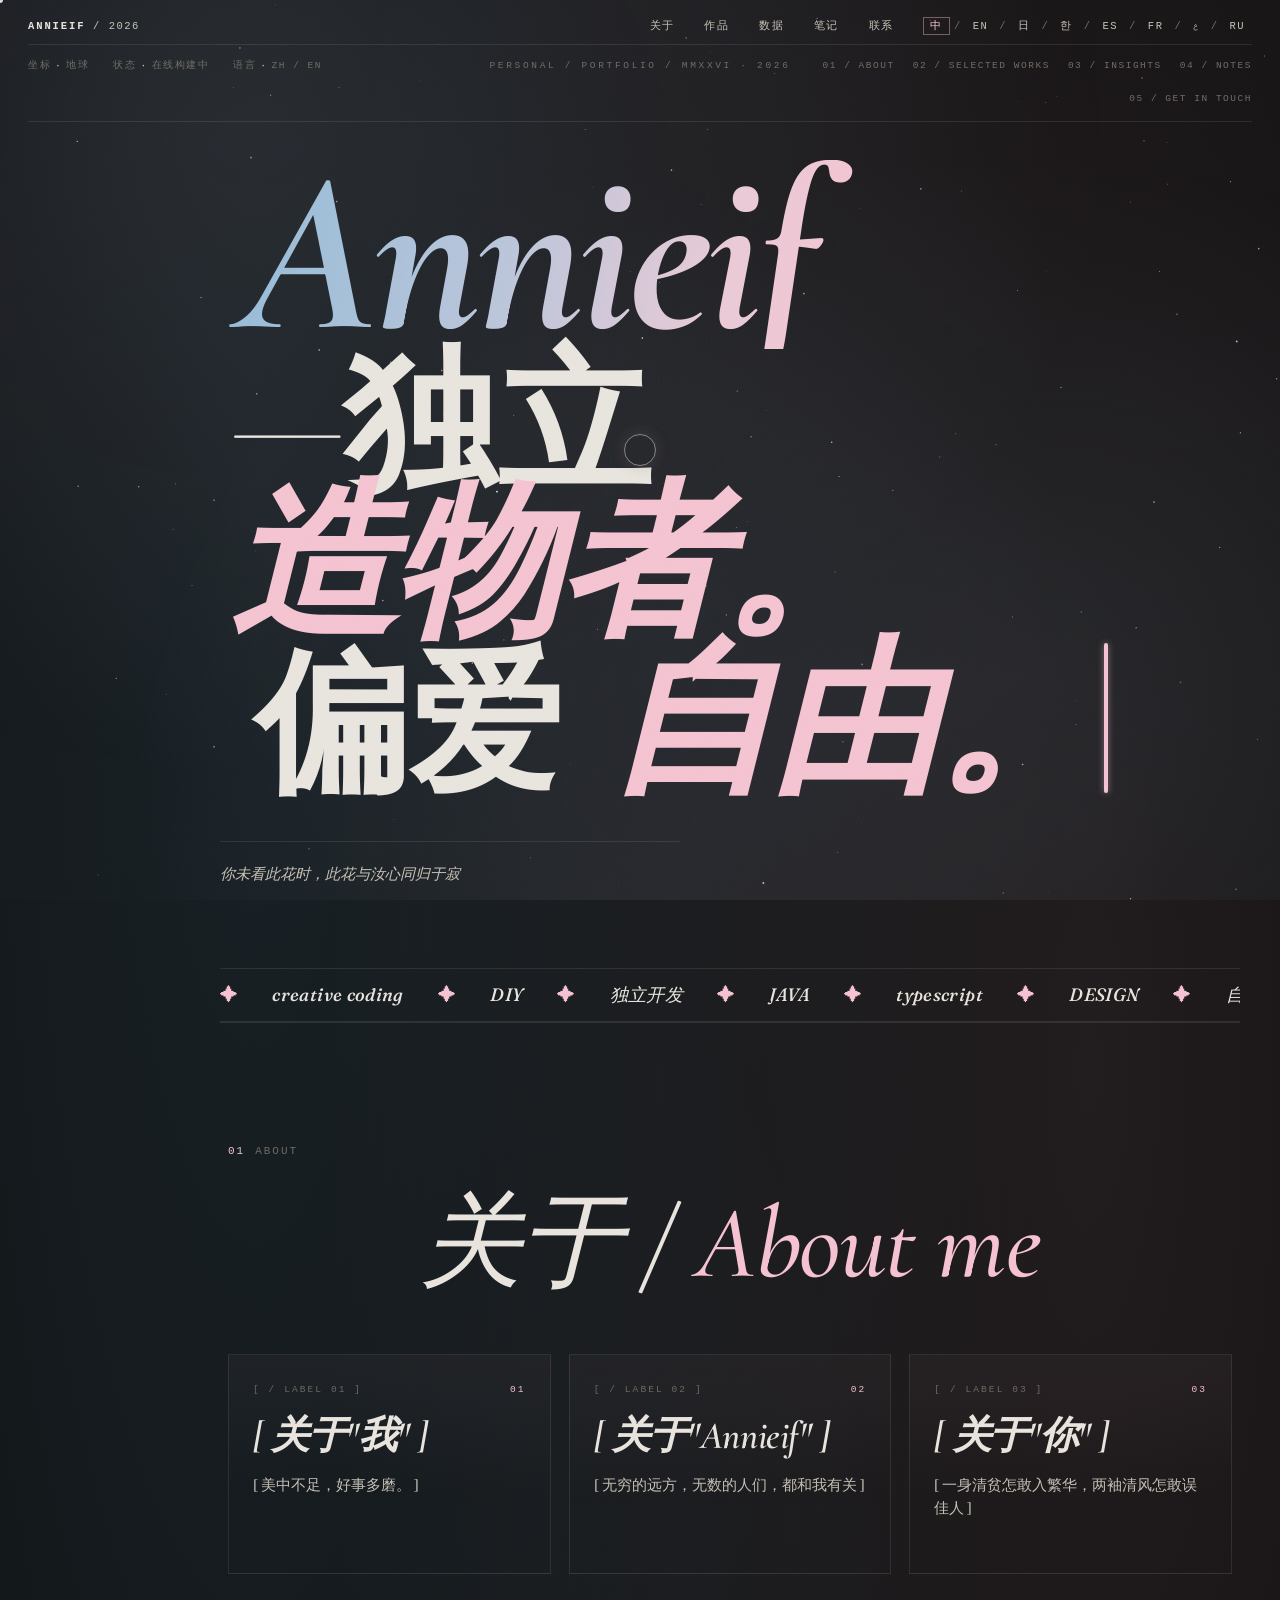
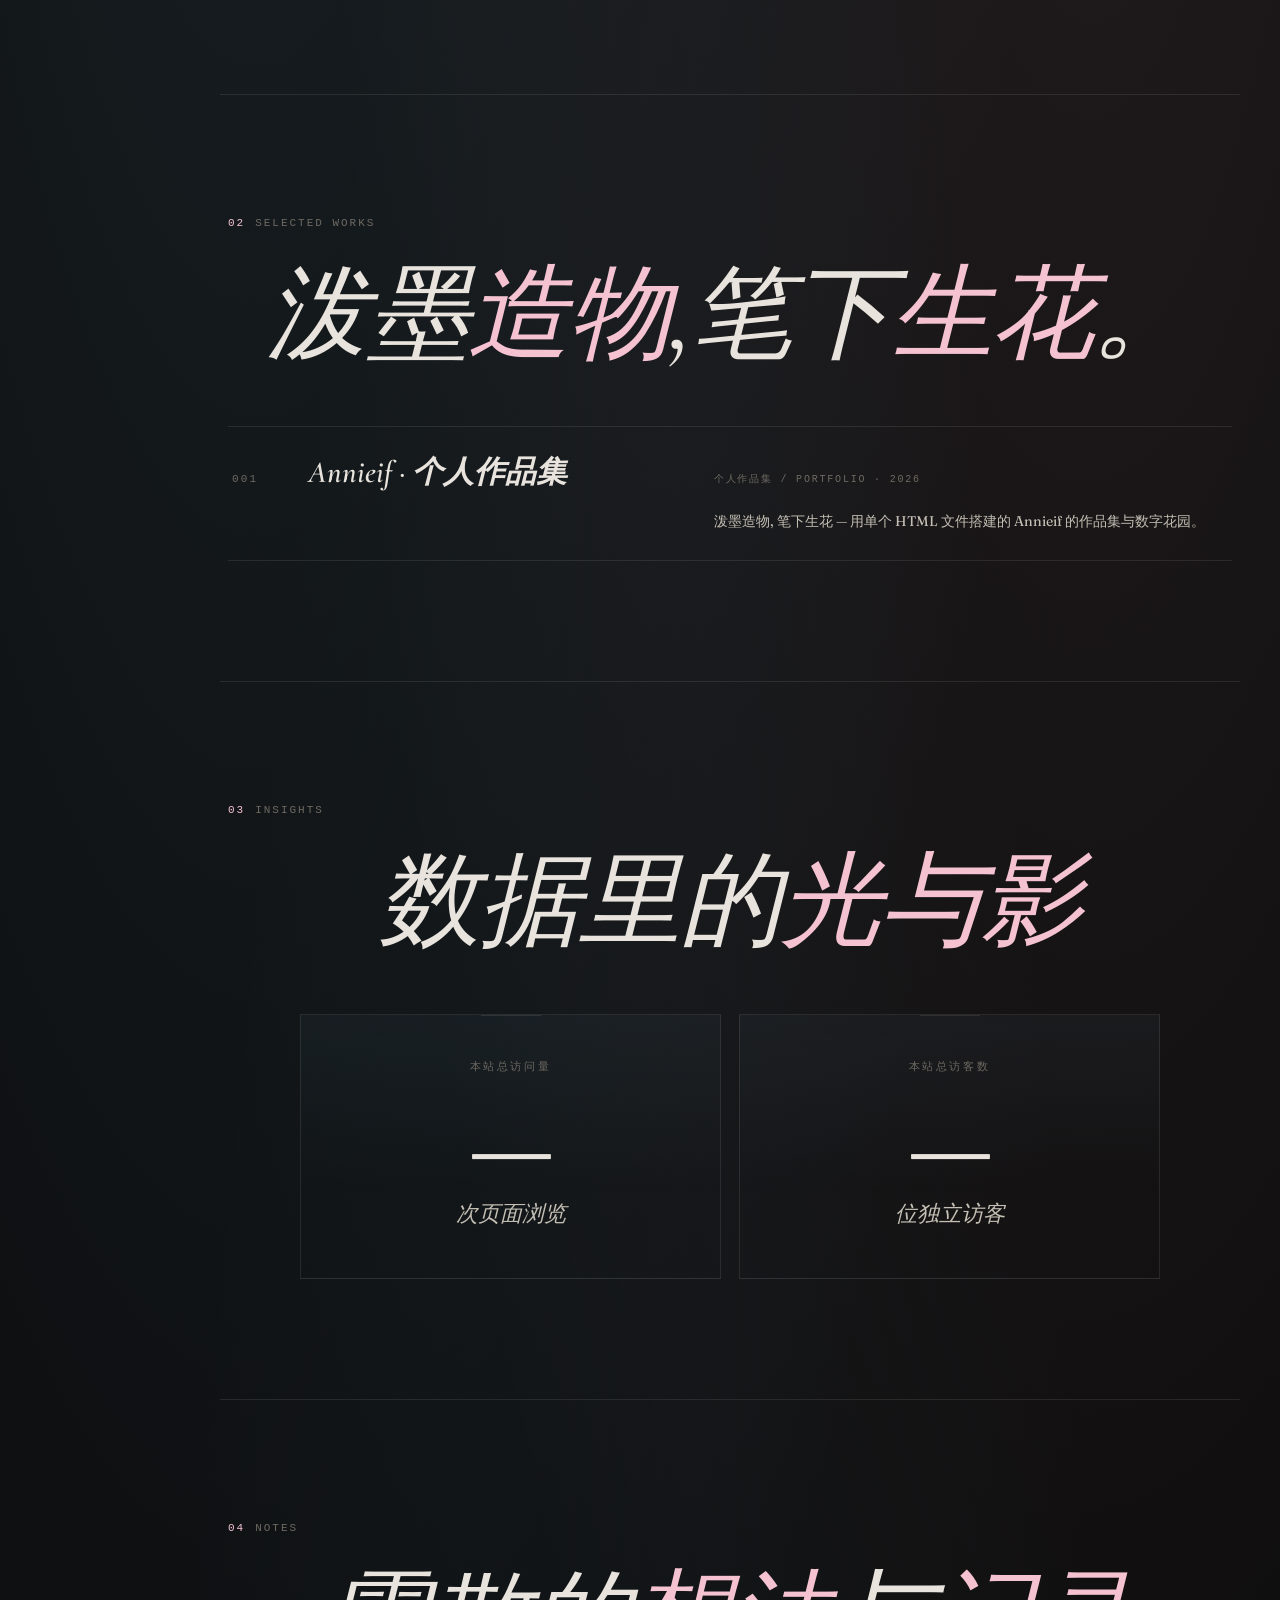
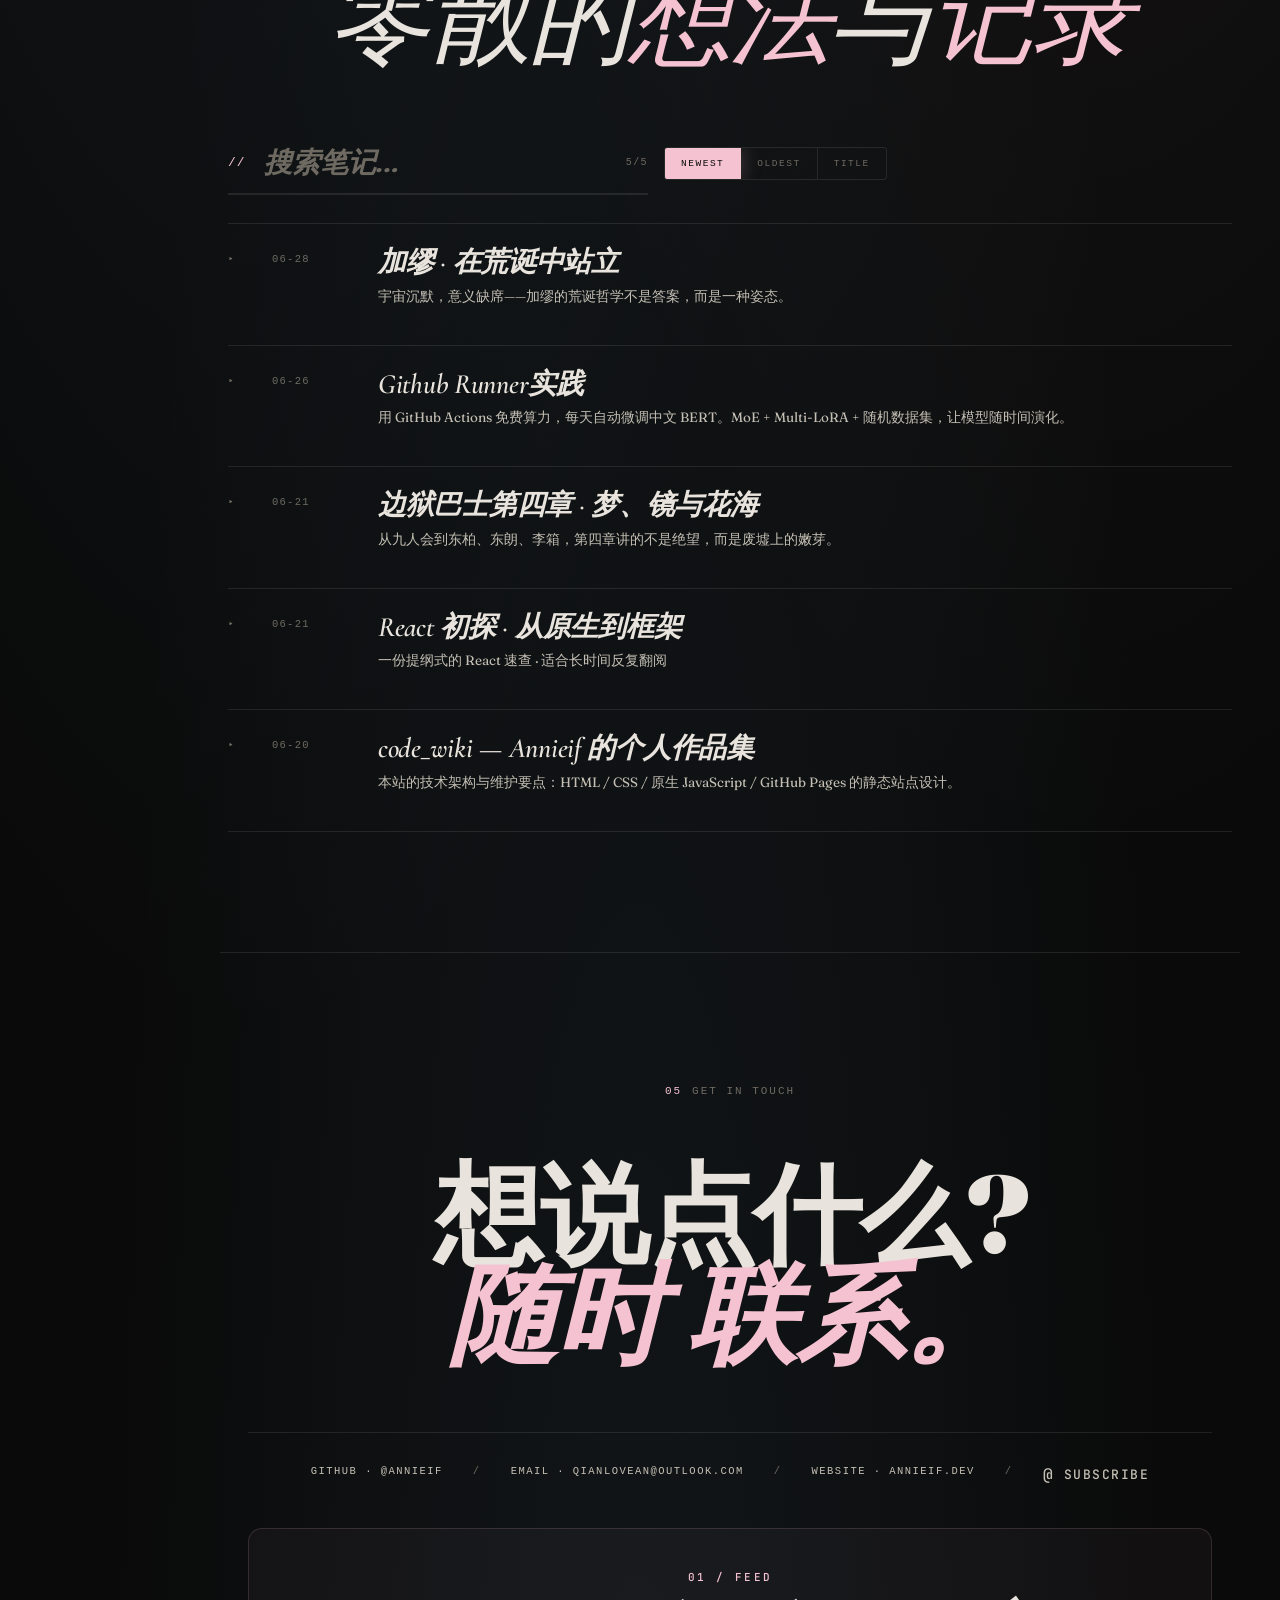
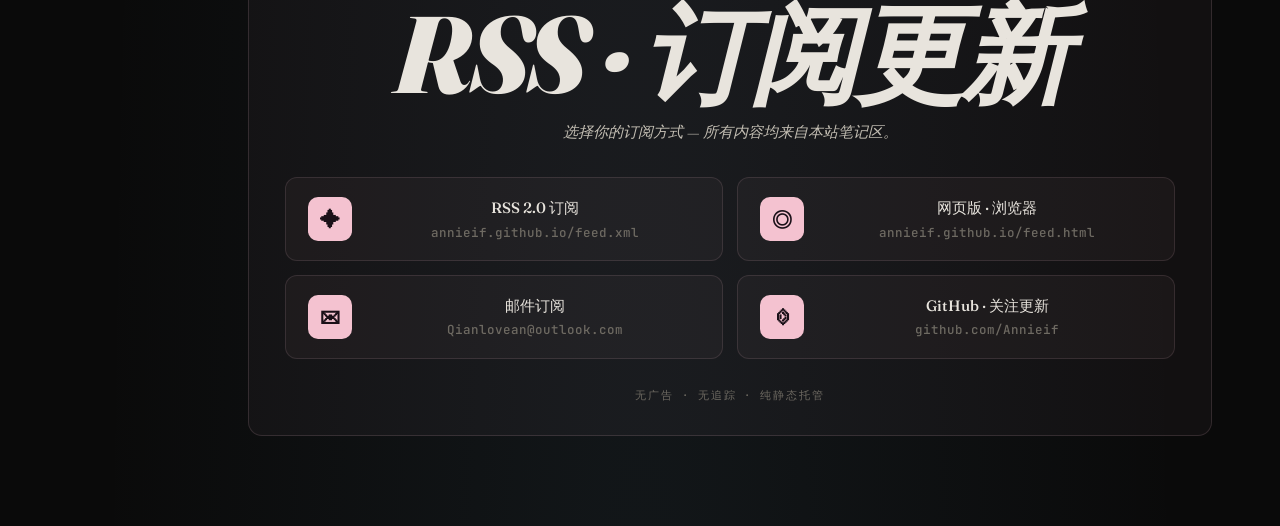
==== index.html @ f56ab443 "fix: about.cards[0] 加中括号; 流星位移与角度统一为 vw 单位" ====
<!DOCTYPE html>
<html lang="zh-CN">
<head>
<meta charset="UTF-8">
<meta name="viewport" content="width=device-width, initial-scale=1.0">
<title>Annieif &mdash; <span data-i18n-html="meta.title">Annieif</span></title>
<link rel="icon" href="icon.png">
<script>
  // 仅在 https 协议下加载不蒜子脚本，避免 file:// 本地预览时产生 ERR_ABORTED
  if (window.location.protocol === 'https:') {
    const s = document.createElement('script');
    s.async = true;
    s.src = 'https://busuanzi.ibruce.info/busuanzi/2.3/busuanzi.pure.mini.js';
    document.head.appendChild(s);
  }
</script>
<link rel="preconnect" href="https://fonts.googleapis.com">
<link rel="preconnect" href="https://fonts.gstatic.com" crossorigin>
<link href="https://fonts.googleapis.com/css2?family=Cormorant+Garamond:ital,wght@0,500;0,600;0,700;1,500;1,600;1,700&family=Fraunces:ital,opsz,wght@0,9..144,400;0,9..144,600;0,9..144,900;1,9..144,500;1,9..144,700;1,9..144,900&family=JetBrains+Mono:wght@400;500;600&display=swap" rel="stylesheet">
<style>
  :root{
    --bg:#0a0a0a;
    --ink:#e8e4dd;
    --ink-dim:#c4bfb4;
    --ink-faint:#6e6a62;
    --accent:#f4c2d0;
    --accent-hover:#f9d6e0;
    --link:#7ab4d8;
    --link-hover:#9cc9e8;
    --line:rgba(232,228,221,.10);
    --line-strong:rgba(232,228,221,.18);
    --grain-opacity:.10;
    --ease:cubic-bezier(.2,.8,.2,1);
    --mono:"JetBrains Mono","IBM Plex Mono",monospace;
  }

  *{margin:0;padding:0;box-sizing:border-box}
  html,body{background:var(--bg);color:var(--ink);-webkit-font-smoothing:antialiased;-moz-osx-font-smoothing:grayscale}
  html{cursor:none}  /* hide native cursor so custom can take over */
  a,button,[data-cursor-hover]{cursor:none}
  body{
    font-family:"Fraunces",serif;
    font-weight:500;
    font-size:16px;
    line-height:1.55;
    overflow-x:hidden;
    position:relative;
    min-height:100vh;
    /* deep-space radial background — dark centre gets slightly brighter
       at edges, matching a "cosmic sky" look without being distracting. */
    background:
      radial-gradient(ellipse at 20% 10%, rgba(122,180,216,.14), transparent 55%),
      radial-gradient(ellipse at 85% 20%, rgba(244,194,208,.10), transparent 50%),
      radial-gradient(ellipse at 50% 110%, rgba(122,180,216,.08), transparent 60%),
      #0a0a0a;
  }
  body::before{
    content:"";position:fixed;inset:0;pointer-events:none;z-index:100;
    opacity:var(--grain-opacity);mix-blend-mode:overlay;
    background-image:url("data:image/svg+xml;utf8,<svg xmlns='http://www.w3.org/2000/svg' width='200' height='200'><filter id='n'><feTurbulence type='fractalNoise' baseFrequency='0.85' numOctaves='2' stitchTiles='stitch'/><feColorMatrix values='0 0 0 0 1  0 0 0 0 1  0 0 0 0 1  0 0 0 .6 0'/></filter><rect width='100%' height='100%' filter='url(%23n)'/></svg>");
  }
  a{color:inherit;text-decoration:none}

  /* ============================================================
     STARFIELD — single canvas layer for performance.
     JS fills it with twinkling dots; 3 CSS comets on top for motion.
     ============================================================ */
  .stars{
    position:fixed;inset:0;z-index:0;pointer-events:none;overflow:hidden;
    background:
      radial-gradient(ellipse at 20% 15%, rgba(244,194,208,.07), transparent 60%),
      radial-gradient(ellipse at 80% 75%, rgba(122,180,216,.08), transparent 55%),
      radial-gradient(ellipse at 50% 110%, rgba(244,194,208,.05), transparent 60%);
  }
  #starCanvas{display:block;width:100vw;height:100vh;position:fixed;top:0;left:0}

  /* Shooting stars — displacement uses vw on both axes so tan(20deg)≈0.364 stays consistent */
  .shooting-star{
    position:absolute;top:0;left:0;
    width:130px;height:1px;
    background:linear-gradient(90deg, transparent 0%, rgba(255,255,255,.55) 45%, #fff 65%, rgba(244,194,208,0) 100%);
    filter:drop-shadow(0 0 6px rgba(244,194,208,.5));
    transform:rotate(20deg);
    border-radius:999px;
    opacity:0;
    animation:shoot 11s linear infinite;
    will-change:transform,opacity;
  }
  .shooting-star.pink{
    background:linear-gradient(90deg, transparent 0%, rgba(249,214,224,.55) 45%, #f9d6e0 65%, rgba(249,214,224,0) 100%);
    filter:drop-shadow(0 0 7px rgba(244,194,208,.6));
    width:95px;height:1px;animation-duration:14s;animation-delay:-3s;
  }
  .shooting-star.blue{
    background:linear-gradient(90deg, transparent 0%, rgba(156,201,232,.55) 45%, #9cc9e8 65%, rgba(156,201,232,0) 100%);
    filter:drop-shadow(0 0 7px rgba(122,180,216,.55));
    width:110px;height:1px;animation-duration:17s;animation-delay:-7s;
  }
  .shooting-star.soft{
    background:linear-gradient(90deg, transparent 0%, rgba(232,228,221,.5) 45%, #fff 65%, transparent 100%);
    filter:drop-shadow(0 0 5px rgba(232,228,221,.35));
    width:140px;height:1px;animation-duration:22s;animation-delay:-15s;
  }
  .shooting-star.pink-burst{
    background:linear-gradient(90deg, transparent 0%, rgba(255,210,224,.6) 45%, #ffd3e0 65%, rgba(255,185,208,0) 100%);
    filter:drop-shadow(0 0 9px rgba(255,185,208,.75));
    width:110px;height:1px;
    animation:shootBurst 1.4s linear forwards;
  }
  @keyframes shoot{
    0%  {transform:translate(-10vw, -3.64vw) rotate(20deg);opacity:0}
    2%  {opacity:.9}
    12% {transform:translate(110vw, 40vw) rotate(20deg);opacity:.9}
    14% {opacity:0}
    100%{opacity:0}
  }
  @keyframes shootBurst{
    0%  {transform:translate(-10vw, -3.64vw) rotate(25deg);opacity:0}
    6%  {opacity:1}
    90% {transform:translate(60vw, 28vw) rotate(25deg);opacity:.85}
    100%{opacity:0}
  }

  /* ============================================================
     CUSTOM CURSOR — lightweight: one dot via CSS transition,
     no JS animation loop. Hover of interactive elements adds
     a soft halo via box-shadow.
     ============================================================ */
  .cursor-dot, .cursor-ring{
    position:fixed;top:0;left:0;pointer-events:none;z-index:9999;
    border-radius:50%;
    mix-blend-mode:difference;
    transform:translate3d(-50%,-50%,0);
  }
  .cursor-dot{
    width:6px;height:6px;
    background:#fff;
    transition:transform .08s linear, width .15s var(--ease), height .15s var(--ease), background .2s var(--ease);
  }
  .cursor-ring{
    width:32px;height:32px;
    border:1px solid rgba(255,255,255,.55);
    transition:transform .25s var(--ease), width .2s var(--ease), height .2s var(--ease), border-color .2s var(--ease), background .2s var(--ease);
    box-shadow:0 0 16px rgba(244,194,208,.18);
  }
  body.is-hover .cursor-ring{
    width:56px;height:56px;
    border-color:rgba(244,194,208,.85);
    background:rgba(244,194,208,.10);
    box-shadow:0 0 24px rgba(244,194,208,.35);
  }
  body.is-hover .cursor-dot{background:#f4c2d0}

  @media (hover:none){
    html{cursor:auto}
    .cursor-dot, .cursor-ring{display:none}
  }

  /* ============================================================
     RSS BLOCK (inline in contact section)
     ============================================================ */
  .rss-block{
    margin-top:40px;
    padding:40px 36px 32px;
    background:rgba(244,194,208,.035);
    border:1px solid rgba(244,194,208,.14);
    border-radius:14px;
  }
  .rss-head{
    display:block;
    margin-bottom:2px;
  }
  .rss-head .ico{
    display:block;
    font-family:"JetBrains Mono", monospace;
    color:#f4c2d0;
    font-size:11px;
    letter-spacing:.22em;
    text-transform:uppercase;
    margin-bottom:18px;
  }
  .rss-head h3{
    font-family:var(--serif-display);
    font-style:italic;
    font-weight:500;
    font-size:clamp(44px, 7vw, 78px);
    line-height:1;
    letter-spacing:-.015em;
    color:#e8e4dd;
    margin:0 0 16px;
  }
  .rss-block p.rss-desc{
    color:var(--ink-dim);
    font-size:15px;
    margin:0 0 32px;
    line-height:1.7;
    font-family:"Cormorant Garamond", serif;
    font-style:italic;
    font-weight:400;
  }
  .rss-rows{
    display:grid;
    grid-template-columns:1fr 1fr;
    gap:14px;
  }
  .rss-row{
    display:flex; gap:18px; align-items:center;
    padding:18px 22px;
    background:rgba(244,194,208,.04);
    border:1px solid rgba(244,194,208,.12);
    border-radius:12px;
    text-decoration:none;
    color:inherit;
    transition:background .2s var(--ease), border-color .2s var(--ease), transform .2s var(--ease);
  }
  .rss-row:hover{
    background:rgba(244,194,208,.07);
    border-color:rgba(244,194,208,.24);
    transform:translateY(-1px);
  }
  .rss-row .ico{
    width:44px; height:44px;
    flex:0 0 44px;
    display:flex; align-items:center; justify-content:center;
    background:var(--accent); color:#1a1018;
    font-size:20px; font-weight:700;
    font-family:var(--serif-display);
    border-radius:10px;
  }
  .rss-row .text{ flex:1; }
  .rss-row .name{
    font-size:15px;
    color:#e8e4dd;
    font-weight:500;
    margin-bottom:3px;
  }
  .rss-row .meta{
    font-size:12.5px;
    color:var(--ink-faint);
    font-family:"JetBrains Mono", monospace;
    word-break:break-all;
  }
  .rss-footer{
    font-family:"JetBrains Mono", monospace;
    font-size:10.5px;
    color:var(--ink-faint);
    text-align:center;
    margin-top:28px;
    letter-spacing:.18em;
    text-transform:uppercase;
  }
  @media (max-width: 640px){
    .rss-block{padding:28px 20px 24px}
    .rss-rows{grid-template-columns:1fr; gap:10px}
    .rss-row{padding:14px 16px; gap:14px}
    .rss-row .ico{width:36px; height:36px; flex:0 0 36px; font-size:17px; border-radius:8px}
    .rss-head h3{font-size:clamp(36px, 10vw, 56px)}
  }

  /* ============ TOP BAR (overlaid on hero) ============ */
  .bar{
    position:absolute;top:0;left:0;right:0;z-index:30;
    padding:18px 28px 0;
  }
  .bar-row{
    display:flex;justify-content:space-between;align-items:baseline;
    font-family:"IBM Plex Mono",monospace;
    font-size:10.5px;letter-spacing:.14em;color:var(--ink-faint);
    text-transform:uppercase;
    padding-bottom:10px;
  }
  .bar-row .brand{color:var(--ink-dim)}
  .bar-row .brand b{color:var(--ink);letter-spacing:.18em}
  .nav a{margin-left:22px;color:var(--ink-dim);transition:color .3s var(--ease);cursor:pointer}
  .nav a:hover, .nav a.active{color:var(--accent)}
  .lang-switch{margin-left:22px;color:var(--ink-dim);cursor:pointer;transition:color .3s var(--ease)}
  .lang-switch:hover{color:var(--accent)}
  .lang-switch .sep{color:var(--ink-faint);margin:0 4px}
  .lang-switch span.btn{padding:2px 6px;border:1px solid transparent;transition:border-color .3s var(--ease),color .3s var(--ease)}
  .lang-switch span.btn.active{color:var(--accent);border-color:rgba(244,194,208,.4)}

  .meta-line{
    display:grid;grid-template-columns:1fr auto 1fr;
    gap:20px;
    padding-top:14px;
    padding-bottom:14px;
    border-top:1px solid var(--line);
    border-bottom:1px solid var(--line);
    font-family:"IBM Plex Mono",monospace;
    font-size:9.5px;letter-spacing:.16em;color:var(--ink-faint);
    text-transform:uppercase;
  }
  .meta-line .left{display:flex;gap:24px;flex-wrap:wrap}
  .meta-line .center{letter-spacing:.28em;color:var(--ink-faint);text-align:center}
  .meta-line .right{display:flex;gap:18px;justify-content:flex-end;flex-wrap:wrap}
  .meta-line .tick{color:var(--accent);margin:0 4px}

  /* ============ HERO (full viewport) ============ */
  .hero{
    position:relative;
    z-index:1;
    min-height:100svh;
    padding:160px 40px 60px 220px;
    display:flex;flex-direction:column;justify-content:center;
    max-width:none;
    margin:0 auto;
  }

  .title-main{max-width:100%}

  /* Title line container = one block per row */
  .title-line{
    display:block;
    line-height:.92;
    letter-spacing:-.015em;
  }

  /* Styled segments within a title line.
     Gradient must live on the outer .seg-grad container so it spans the
     entire word as one continuous gradient. Inner .ch spans stay display:inline
     (no transform — transform requires a block-like box) so typographic
     swash tails (especially the f) are not clipped by child inline-box
     boundaries. We animate opacity only for the typewriter effect. */
  .seg-grad{
    display:inline-block;
    font-family:"Cormorant Garamond",serif;font-style:italic;font-weight:700;
    font-size:clamp(110px, 18vw, 260px);
    line-height:.82;
    letter-spacing:-.025em;
    font-feature-settings:"swsh","dlig";
    padding: 0 .22em 0 .08em;
    /* single gradient across the whole word */
    background:linear-gradient(100deg, #8fb9d6 0%, #b9c4d9 45%, #e9c9d5 78%, #f4c2d0 100%);
    -webkit-background-clip:text;
            background-clip:text;
    -webkit-text-fill-color:transparent;
    color:transparent;
  }
  /* gradient container: the text inside must also be "transparent fill"
     so the gradient background shines through. -webkit-text-fill-color
     inherits, but we reassert it on children just to be robust. */
  .seg-grad .ch{ -webkit-text-fill-color:transparent;color:transparent; }

  .seg-reg{
    display:inline-block;
    font-family:"Fraunces",serif;font-weight:700;
    font-size:clamp(70px, 12vw, 180px);
    color:var(--ink);
    padding: 0 .08em;
  }

  .seg-ac{
    display:inline-block;
    font-family:"Cormorant Garamond",serif;font-style:italic;font-weight:700;
    font-size:clamp(80px, 13vw, 190px);
    color:var(--accent);
    letter-spacing:-.01em;
    padding: 0 .06em;
  }

  /* Each character span — display:inline so glyphs can flow naturally
     and swash glyphs aren't clipped by child box boundaries. We only
     animate opacity (transform won't apply to inline boxes). */
  .ch{
    display:inline;
    opacity:0;
    transition:opacity .5s var(--ease);
  }
  .ch.on{opacity:1;}

  /* Accent and regular segments: char colors inherit from parent color. */
  .seg-reg .ch{color:inherit}
  .seg-ac  .ch{color:inherit}

  /* Caret / blinking cursor at end of typewriter.
     The JS appends this inside the last accent segment (.seg-ac) so it
     naturally matches its font-size / baseline — we only need to give it
     a subtle width + vertical offset and the pink color. */
  .caret{
    display:inline-block;
    width:.025em;
    height:.9em;
    vertical-align:-.1em;
    margin-left:.02em;
    background:var(--accent);
    border-radius:2px;
    animation:blink 1s steps(1) infinite;
    opacity:0;
    box-shadow:0 0 6px rgba(244,194,208,.5);
  }
  .caret.on{opacity:1}
  @keyframes blink{50%{opacity:0}}

  /* Sub quote line below headline — character-by-character reveal */
  .quote{
    margin-top:40px;
    max-width:460px;
    color:var(--ink-dim);
    font-family:"Fraunces",serif;font-weight:400;font-style:italic;
    font-size:15px;line-height:1.55;
    padding-top:20px;
    border-top:1px solid var(--line);
  }
  .quote .ch{
    display:inline;
    opacity:0;
    transition:opacity .3s var(--ease);
  }
  .quote .ch.on{opacity:1}

  /* Year, bottom-right of hero */
  .since{
    position:absolute;right:28px;bottom:40px;
    font-family:"Cormorant Garamond",serif;font-weight:500;
    font-size:62px;line-height:.95;letter-spacing:-.01em;color:var(--ink);
    text-align:right;
  }
  .since small{display:block;font-family:"IBM Plex Mono",monospace;font-size:10px;letter-spacing:.24em;color:var(--ink-faint);text-transform:uppercase;font-weight:400;margin-top:8px}

  /* ============ MARQUEE ============ */
  .marquee{
    border-top:1px solid var(--line);border-bottom:1px solid var(--line);
    overflow:hidden;padding:12px 0;position:relative;z-index:1;
  }
  .marquee-track{
    display:flex;gap:34px;white-space:nowrap;
    animation:scroll 55s linear infinite;
    font-family:"Fraunces",serif;font-weight:500;font-size:18px;
    color:var(--ink-dim);letter-spacing:.02em;
  }
  .marquee-track span em{font-style:italic;color:var(--ink)}
  .marquee-track .star{color:var(--accent)}
  @keyframes scroll{to{transform:translateX(-50%)}}

  /* ============ SECTION COMMON ============ */
  section{padding:120px 8px;position:relative;z-index:1;border-top:1px solid var(--line);max-width:none;margin:0}
  .sec-head{
    display:block;
    font-family:"IBM Plex Mono",monospace;font-size:11px;letter-spacing:.18em;
    color:var(--ink-faint);text-transform:uppercase;
    margin-bottom:64px;
    text-align:center;
  }
  .sec-head .label-left{
    display:block;
    margin-bottom: 36px;
    text-align: left;
  }
  .sec-head .num{color:var(--accent);margin-right:10px}
  /* Big centered subheadline */
  .sec-head .sub{
    display:block;
    max-width:100%;
    margin:0 auto;
    text-align:center;
    font-family:"Cormorant Garamond","Fraunces",serif;
    font-style:italic;
    font-weight:500;
    font-size:clamp(44px, 8vw, 120px);
    line-height:.92;
    letter-spacing:-.015em;
    color:var(--ink);
    text-transform:none;
    white-space:normal;
    word-break:break-word;
  }
  .sec-head .sub em{
    color:var(--accent);
  }

  /* ============ ABOUT (card grid) ============ */
  .about{padding-top:120px}
  .about-grid{
    display:grid;
    grid-template-columns:repeat(3, 1fr);
    gap:18px;
    margin-top:8px;
  }
  .about-card{
    border:1px solid var(--line);
    padding:28px 24px 32px;
    background:linear-gradient(180deg, rgba(244,194,208,.04), transparent 70%);
    transition:border-color .35s var(--ease), transform .35s var(--ease), background .35s var(--ease);
    display:flex;flex-direction:column;gap:18px;
    min-height:220px;
  }
  .about-card:hover{
    border-color:rgba(244,194,208,.35);
    transform:translateY(-3px);
    background:linear-gradient(180deg, rgba(244,194,208,.09), transparent 70%);
  }
  .about-card .ac-label{
    font-family:"IBM Plex Mono",monospace;font-size:9.5px;letter-spacing:.22em;
    color:var(--ink-faint);text-transform:uppercase;
    display:flex;justify-content:space-between;
  }
  .about-card .ac-label .num{color:var(--accent)}
  .about-card h4{
    font-family:"Cormorant Garamond",serif;font-style:italic;font-weight:600;
    font-size:clamp(28px, 3vw, 40px);
    line-height:1.05;letter-spacing:-.01em;color:var(--ink);
  }
  .about-card p{
    font-family:"Fraunces",serif;font-weight:400;font-size:14.5px;line-height:1.6;
    color:var(--ink-dim);
  }

  /* ============ PROJECTS (vertical index list, left-aligned to avoid overflow) ============ */
  .proj-list{
    border-top:1px solid var(--line);
  }
  .proj-item{
    display:grid;
    grid-template-columns: 56px 1.5fr 2fr;
    gap:20px;
    align-items:baseline;
    padding:28px 4px;
    border-bottom:1px solid var(--line);
    transition:background .35s var(--ease), padding .35s var(--ease), color .35s var(--ease);
  }
  .proj-item:hover{
    background:rgba(244,194,208,.05);
    padding-left:20px;
    padding-right:20px;
  }
  .proj-item .p-num{
    font-family:"IBM Plex Mono",monospace;font-size:11px;letter-spacing:.2em;
    color:var(--ink-faint);
  }
  .proj-item .p-title{
    font-family:"Cormorant Garamond",serif;font-style:italic;font-weight:600;
    font-size:clamp(22px, 2.4vw, 32px);line-height:1.15;
    color:var(--ink);
    transition:color .35s var(--ease);
  }
  .proj-item:hover .p-title{color:var(--accent)}
  .proj-item .p-tag{
    font-family:"IBM Plex Mono",monospace;font-size:10px;letter-spacing:.18em;
    color:var(--ink-faint);text-transform:uppercase;
  }
  .proj-item .p-desc{
    font-family:"Fraunces",serif;font-weight:400;font-size:14px;line-height:1.55;
    color:var(--ink-dim);
    grid-column: 3;
    white-space:normal;
  }

  @media (max-width:900px){
    .about-grid{grid-template-columns:1fr;gap:12px}
    .about-card{padding:22px 20px 26px;min-height:auto}
    .proj-item{
      grid-template-columns:40px 1fr;
      grid-template-areas:
        "num title"
        "tag tag"
        "desc desc";
      gap:10px 16px;
      padding:22px 6px;
    }
    .proj-item .p-num{grid-area:num}
    .proj-item .p-title{grid-area:title}
    .proj-item .p-tag{grid-area:tag}
    .proj-item .p-desc{grid-area:desc}
  }

  /* ============ INSIGHTS (stats) ============ */
  .insights-grid{
    display:grid;grid-template-columns:1fr 1fr;gap:18px;
    max-width:860px;margin:0 auto;
  }
  .insights-stat{
    border:1px solid var(--line);
    padding:44px 32px 48px;
    background:linear-gradient(180deg, rgba(122,180,216,.05), transparent 70%);
    text-align:center;
    transition:border-color .4s var(--ease),transform .4s var(--ease),box-shadow .4s var(--ease);
    position:relative;overflow:hidden;
  }
  .insights-stat::before{
    content:'';position:absolute;top:0;left:50%;transform:translateX(-50%);
    width:60px;height:1px;background:var(--line);
    transition:width .4s var(--ease),background .4s var(--ease);
  }
  .insights-stat:hover{
    border-color:rgba(122,180,216,.3);
    transform:translateY(-3px);
    box-shadow:0 8px 40px rgba(0,0,0,.3);
  }
  .insights-stat:hover::before{
    width:100%;background:var(--accent);
  }
  .insights-stat .k{
    font-family:"IBM Plex Mono",monospace;font-size:10.5px;letter-spacing:.24em;
    color:var(--ink-faint);text-transform:uppercase;
    margin-bottom:20px;
  }
  .insights-stat .big{
    font-family:"Cormorant Garamond",serif;font-weight:700;
    font-size:clamp(40px, 8vw, 120px);
    line-height:.95;letter-spacing:-.02em;
    color:var(--ink);
    margin:18px 0 8px;
    transition:color .3s var(--ease);
    /* 允许自动折行,避免长罗马数字溢出 */
    word-break:keep-all;
    overflow-wrap:anywhere;
    white-space:normal;
    /* 用 max-width + overflow 保证极端场景下仍然可读 */
    max-width:100%;
  }
  /* JS 会在需要时把 .big 字号再缩小以适应宽度。
     以下是用于检测超宽时的 fallback 缩放层。*/
  .insights-stat .big.shrink{font-size:clamp(28px, 5vw, 88px);}
  .insights-stat .sub{
    font-family:"Cormorant Garamond",serif;font-style:italic;font-weight:500;
    font-size:clamp(16px,1.8vw,22px);line-height:1.35;color:var(--ink-dim);
  }
  @media (max-width:900px){
    .insights-grid{grid-template-columns:1fr;gap:12px}
    .insights-stat{padding:32px 20px 36px}
  }

  /* ============ NOTES (rebel archive) ============ */
  .notes-toolbar{
    display:flex;align-items:center;gap:16px;
    margin-bottom:28px;flex-wrap:wrap;
  }
  /* ---- search ---- */
  .notes-search{
    position:relative;flex:1;min-width:220px;max-width:420px;
  }
  .notes-search input{
    width:100%;background:transparent;border:none;border-bottom:2px solid var(--line);
    padding:14px 0 14px 36px;
    font-family:"Fraunces",serif;font-size:clamp(18px,2.2vw,28px);
    font-weight:600;color:var(--ink);outline:none;
    transition:border-color .35s var(--ease);
    caret-color:var(--accent);
  }
  .notes-search input::placeholder{color:var(--ink-faint);font-style:italic}
  .notes-search input:focus{border-color:var(--accent)}
  .notes-search .s-prefix{
    position:absolute;left:0;top:50%;transform:translateY(-50%);
    font-family:"IBM Plex Mono",monospace;font-size:13px;letter-spacing:.08em;
    color:var(--accent);pointer-events:none;
    transition:opacity .25s;
  }
  .notes-search input:focus ~ .s-prefix{opacity:.5}
  .notes-search .s-count{
    position:absolute;right:0;top:50%;transform:translateY(-50%);
    font-family:"IBM Plex Mono",monospace;font-size:10px;letter-spacing:.14em;
    color:var(--ink-faint);pointer-events:none;
  }
  /* ---- sort chips ---- */
  .notes-sort{
    display:flex;gap:0;
    border:1px solid var(--line);border-radius:3px;
    overflow:hidden;flex-shrink:0;
  }
  .notes-sort button{
    background:transparent;border:none;
    font-family:"IBM Plex Mono",monospace;font-size:9.5px;letter-spacing:.16em;
    color:var(--ink-faint);text-transform:uppercase;
    padding:10px 16px;cursor:pointer;
    transition:background .25s var(--ease),color .25s var(--ease);
    position:relative;
  }
  .notes-sort button:not(:last-child){border-right:1px solid var(--line)}
  .notes-sort button:hover{color:var(--ink);background:rgba(244,194,208,.06)}
  .notes-sort button.active{
    background:var(--accent);color:var(--bg);font-weight:500;
    box-shadow:0 0 20px rgba(244,194,208,.25);
  }
  /* ---- feed ---- */
  .notes-feed{
    border-top:1px solid var(--line);
    position:relative;
  }
  .note-row{
    display:grid;
    grid-template-columns:28px 90px 1fr;
    gap:16px;
    padding:22px 0;
    border-bottom:1px solid var(--line);
    transition:padding .35s var(--ease),background .35s var(--ease);
    position:relative;
    cursor:pointer;
  }
  .note-row::before{
    content:'';
    position:absolute;
    left:0;top:0;bottom:0;
    width:3px;
    background:transparent;
    transition:background .35s var(--ease);
    border-radius:0 2px 2px 0;
  }
  .note-row:hover{
    padding-left:12px;
    background:rgba(244,194,208,.04);
  }
  .note-row:hover::before{
    background:var(--accent);
  }
  .note-row .chevron{
    font-family:"IBM Plex Mono",monospace;font-size:11px;color:var(--ink-faint);
    display:flex;align-items:flex-start;padding-top:5px;
    transition:transform .3s var(--ease),color .3s var(--ease);
    user-select:none;
  }
  .note-row.expanded .chevron{transform:rotate(90deg);color:var(--accent)}
  .note-row .ndate{
    font-family:"IBM Plex Mono",monospace;font-size:10.5px;letter-spacing:.12em;
    color:var(--ink-faint);padding-top:5px;white-space:nowrap;
  }
  .note-row .nbody{display:flex;flex-direction:column;gap:6px;min-width:0}
  .note-row .ntitle{
    font-family:"Cormorant Garamond",serif;font-style:italic;font-weight:600;
    font-size:clamp(20px,2.2vw,28px);line-height:1.2;letter-spacing:-.01em;
    color:var(--ink);transition:color .35s var(--ease);
  }
  .note-row:hover .ntitle{color:var(--accent)}
  .note-row .ndesc{
    font-family:"Fraunces",serif;font-weight:400;font-size:13.5px;line-height:1.55;
    color:var(--ink-dim);
  }
  /* ---- collapse preview ---- */
  .note-preview{
    grid-column:2/-1;
    overflow:hidden;
    max-height:0;
    opacity:0;
    transition:max-height .45s var(--ease),opacity .35s var(--ease),margin .35s var(--ease);
    margin:0;
  }
  .note-row.expanded .note-preview{
    max-height:200px;
    opacity:1;
    margin:8px 0 4px;
  }
  .note-preview-inner{
    font-family:"Fraunces",serif;font-weight:400;font-size:13px;line-height:1.65;
    color:var(--ink-dim);
    padding:12px 16px;
    border-left:2px solid var(--accent);
    background:rgba(244,194,208,.03);
    border-radius:0 4px 4px 0;
  }
  .note-row .nlink{
    font-family:"IBM Plex Mono",monospace;font-size:9.5px;letter-spacing:.14em;
    color:var(--accent);text-transform:uppercase;text-decoration:none;
    margin-top:8px;display:inline-block;transition:opacity .3s;
  }
  .note-row .nlink:hover{opacity:.7}
  /* ---- empty / no-results ---- */
  .notes-empty{
    padding:60px 8px;text-align:center;
    font-family:"IBM Plex Mono",monospace;font-size:10px;letter-spacing:.22em;
    color:var(--ink-faint);text-transform:uppercase;
  }
  .notes-empty em{font-style:normal;color:var(--accent)}
  @media (max-width:900px){
    .notes-toolbar{flex-direction:column;align-items:stretch;gap:12px}
    .notes-search{max-width:100%}
    .notes-sort{align-self:flex-start}
    .note-row{grid-template-columns:22px 56px 1fr;gap:10px;padding:18px 0}
    .note-row .ndate{font-size:9.5px;padding-top:4px}
    .note-preview{grid-column:1/-1}
  }

  /* ============ CONTACT ============ */
  .contact{padding:130px 28px 90px;text-align:center}
  .contact h3{
    font-family:"Fraunces",serif;font-weight:900;
    font-size:clamp(56px,8.5vw,130px);line-height:.92;letter-spacing:-.025em;
  }
  .contact h3 em{font-style:italic;color:var(--accent);font-family:"Cormorant Garamond",serif;font-weight:700;letter-spacing:-.01em}
  .contact-links{
    display:flex;justify-content:center;flex-wrap:wrap;gap:30px;
    margin-top:64px;padding-top:30px;border-top:1px solid var(--line);
    font-family:"IBM Plex Mono",monospace;font-size:10.5px;letter-spacing:.14em;
    color:var(--ink-dim);text-transform:uppercase;
  }
  .contact-links a{transition:color .3s var(--ease)}
  .contact-links a:hover{color:var(--accent)}
  .contact-links .sep{color:var(--ink-faint)}

  .sec-head.center{justify-content:center;display:flex;text-align:center}
  .sec-head.center .label-left{display:none}

  /* ============ PAGE TOC (left sidebar, fixed at left edge, auto-hide on hero) ============ */
  .page-layout{
    padding: 0 40px 0 220px;
    max-width: none;
    margin: 0;
  }
  #page-toc{
    position:fixed;
    top:50%;transform:translateY(-50%);
    left:36px;
    z-index:20;
    display:flex;flex-direction:column;gap:22px;
    width:auto;
    transition:opacity .65s var(--ease), transform .65s var(--ease);
  }
  /* auto-hide when the hero (large title) overlaps — JS toggles .is-hero-visible on body */
  body.is-hero-visible #page-toc{
    opacity:0;pointer-events:none;
    transform:translateY(-50%) translateX(-18px);
  }
  #page-toc .toc-line{
    position:absolute;left:4px;top:10px;bottom:10px;
    width:1px;background:var(--line);
    transition:background .5s var(--ease);
    border-radius:1px;
  }
  #page-toc a{
    display:flex;align-items:center;gap:12px;
    position:relative;text-decoration:none;
    transition:transform .35s var(--ease);
  }
  #page-toc .toc-dot{
    width:9px;height:9px;border-radius:50%;
    background:var(--line-strong);flex-shrink:0;
    transition:all .4s var(--ease);
    box-shadow:0 0 0 0 rgba(244,194,208,0);
    position:relative;z-index:1;
  }
  #page-toc .toc-num{
    font-family:"IBM Plex Mono",monospace;font-size:9px;letter-spacing:.16em;
    color:var(--ink-faint);width:18px;text-align:right;
    transition:color .4s var(--ease);
  }
  #page-toc .toc-label{
    font-family:"IBM Plex Mono",monospace;font-size:10px;letter-spacing:.14em;
    color:var(--ink-faint);text-transform:uppercase;
    transition:color .4s var(--ease);
    white-space:nowrap;
  }
  /* hidden ring for hover pulse */
  #page-toc .toc-dot::after{
    content:'';position:absolute;inset:-4px;border-radius:50%;
    border:1px solid transparent;transition:all .4s var(--ease);
  }
  #page-toc a:hover{
    transform:translateX(4px);
  }
  #page-toc a:hover .toc-dot{
    background:var(--accent);
    box-shadow:0 0 12px rgba(244,194,208,.45);
  }
  #page-toc a:hover .toc-dot::after{
    border-color:rgba(244,194,208,.3);
    inset:-6px;
  }
  #page-toc a:hover .toc-label{color:var(--ink)}
  #page-toc a:hover .toc-num{color:var(--ink-dim)}
  #page-toc a.active .toc-dot{
    background:var(--accent);
    box-shadow:0 0 20px rgba(244,194,208,.65), 0 0 40px rgba(244,194,208,.2);
    transform:scale(1.35);
  }
  #page-toc a.active .toc-dot::after{
    border-color:rgba(244,194,208,.45);
    inset:-8px;
    animation:tocPulse 2s var(--ease) infinite;
  }
  @keyframes tocPulse{
    0%,100%{opacity:.4;transform:scale(1)}
    50%{opacity:1;transform:scale(1.25)}
  }
  #page-toc a.active .toc-num,
  #page-toc a.active .toc-label{color:var(--accent)}
  /* entrance animation — re-triggered via .toc-enter class */
  #page-toc a{opacity:1}
  #page-toc.toc-enter a{animation:tocEnter .5s var(--ease) forwards;opacity:0}
  #page-toc.toc-enter a:nth-child(1){animation-delay:0s}
  #page-toc.toc-enter a:nth-child(2){animation-delay:.08s}
  #page-toc.toc-enter a:nth-child(3){animation-delay:.16s}
  #page-toc.toc-enter a:nth-child(4){animation-delay:.24s}
  #page-toc.toc-enter a:nth-child(5){animation-delay:.32s}
  @keyframes tocEnter{
    from{opacity:0;transform:translateX(-10px)}
    to{opacity:1;transform:translateX(0)}
  }
  .page-main{width:100%}
  @media (max-width:1000px){
    #page-toc{display:none}
    .page-layout{padding:0 24px}
    .hero{padding:140px 24px 60px}
  }
  @media (max-width:900px){
    .page-layout{padding:0 18px}
    .hero{padding:130px 18px 60px}
  }

  /* ============ LOAD MORE ============ */
  .load-more-wrap{text-align:center;padding:28px 0 0}
  .load-more{
    background:transparent;border:1px solid var(--line);
    font-family:"IBM Plex Mono",monospace;font-size:10px;letter-spacing:.2em;
    color:var(--ink-faint);text-transform:uppercase;
    padding:12px 32px;cursor:pointer;
    transition:border-color .35s var(--ease),color .35s var(--ease),box-shadow .35s var(--ease);
  }
  .load-more:hover{
    border-color:var(--accent);color:var(--accent);
    box-shadow:0 0 24px rgba(244,194,208,.12);
  }
  .load-more .count{color:var(--accent);font-weight:500}

  /* ============ RESPONSIVE ============ */
  @media (max-width:900px){
    .hero{padding:130px 18px 40px;min-height:100svh}
    .bar{padding:14px 18px 0}
    .nav a{margin-left:14px}
    .meta-line{grid-template-columns:1fr 1fr;gap:8px;padding-top:10px;padding-bottom:10px}
    .meta-line .center{display:none}
    .title-line .seg-grad{font-size:clamp(64px,16vw,140px)}
    .title-line .seg-reg{font-size:clamp(46px,10vw,90px)}
    .title-line .seg-ac{font-size:clamp(52px,11vw,100px)}
    .since{position:static;right:auto;bottom:auto;margin-top:40px;text-align:left;font-size:44px}
    section{padding:80px 18px}
    .sec-head{margin-bottom:40px}
    .sec-head .label-left{margin-bottom:24px}
    .sec-head .sub{font-size:clamp(48px,12vw,110px);white-space:normal}
    .about-slot{min-height:180px}
    .contact{padding:80px 18px 50px}
    .contact-links{gap:16px}
  }
</style>
</head>
<body>

<!-- Starfield: single canvas for performance -->
<div class="stars" aria-hidden="true">
  <canvas id="starCanvas" aria-hidden="true"></canvas>
  <!-- Shooting stars. Offset positions / durations / colours for variety. -->
  <span class="shooting-star"       style="top:10%;left:5%;animation-duration:10s"></span>
  <span class="shooting-star pink"  style="top:30%;left:60%;animation-duration:12s;animation-delay:-3s"></span>
  <span class="shooting-star blue"  style="top:60%;left:20%;animation-duration:15s;animation-delay:-7s"></span>
  <span class="shooting-star soft"  style="top:5%;left:35%;animation-duration:18s;animation-delay:-11s"></span>
  <span class="shooting-star pink"  style="top:45%;left:80%;animation-duration:13s;animation-delay:-5s"></span>
  <span class="shooting-star soft"  style="top:20%;left:70%;animation-duration:20s;animation-delay:-17s"></span>
  <span class="shooting-star"       style="top:75%;left:15%;animation-duration:9s;animation-delay:-2s"></span>
  <span class="shooting-star blue"  style="top:25%;left:85%;animation-duration:11s;animation-delay:-9s"></span>
  <span class="shooting-star pink"  style="top:55%;left:45%;animation-duration:14s;animation-delay:-13s"></span>
</div>

<!-- Custom cursor -->
<div class="cursor-dot"  aria-hidden="true"></div>
<div class="cursor-ring" aria-hidden="true"></div>

<!-- HERO (full viewport, top bar lives inside it) -->
<header class="hero" id="top">

  <nav class="bar">
    <div class="bar-row">
      <div class="brand"><b>ANNIEIF</b>&nbsp;/&nbsp;<span data-i18n="nav.year">2026</span></div>
      <div class="nav">
        <a href="#about" data-i18n="nav.about">关于</a>
        <a href="#projects" data-i18n="nav.works">作品</a>
        <a href="#insights" data-i18n="nav.insights">数据</a>
        <a href="#notes" data-i18n="nav.notes">笔记</a>
        <a href="#contact" data-i18n="nav.contact">联系</a>
        <span class="lang-switch" id="langSwitch">
          <span class="btn active" data-lang="zh">中</span><span class="sep">/</span><span class="btn" data-lang="en">EN</span><span class="sep">/</span><span class="btn" data-lang="ja">日</span><span class="sep">/</span><span class="btn" data-lang="ko">한</span><span class="sep">/</span><span class="btn" data-lang="es">ES</span><span class="sep">/</span><span class="btn" data-lang="fr">FR</span><span class="sep">/</span><span class="btn" data-lang="ar">ع</span><span class="sep">/</span><span class="btn" data-lang="ru">RU</span>
        </span>
      </div>
    </div>
    <div class="meta-line">
      <div class="left">
        <span><span data-i18n="meta.coord">坐标</span><span class="tick">·</span><span data-i18n="meta.earth">地球</span></span>
        <span><span data-i18n="meta.statusLabel">状态</span><span class="tick">·</span><span data-i18n="meta.status">在线构建中</span></span>
        <span><span data-i18n="meta.langLabel">语言</span><span class="tick">·</span><span data-i18n="meta.lang">ZH / EN</span></span>
      </div>
      <div class="center"><span data-i18n="meta.tagline">PERSONAL&nbsp;/&nbsp;PORTFOLIO&nbsp;/&nbsp;MMXXVI&nbsp;·&nbsp;2026</span></div>
      <div class="right">
        <span>01&nbsp;/&nbsp;<span data-i18n="sec.about">ABOUT</span></span>
        <span>02&nbsp;/&nbsp;<span data-i18n="sec.works">WORKS</span></span>
        <span>03&nbsp;/&nbsp;<span data-i18n="sec.insights">INSIGHTS</span></span>
        <span>04&nbsp;/&nbsp;<span data-i18n="sec.notes">NOTES</span></span>
        <span>05&nbsp;/&nbsp;<span data-i18n="sec.contact">CONTACT</span></span>
      </div>
    </div>
  </nav>

  <div class="title-main" id="typewriter"><!-- populated by JS --></div>

  <div class="quote" id="quote"></div>
</header>

<nav id="page-toc" aria-label="页面导航">
  <div class="toc-line"></div>
  <a href="#about" data-toc="about">
    <span class="toc-dot"></span>
    <span class="toc-num">01</span>
    <span class="toc-label">About</span>
  </a>
  <a href="#projects" data-toc="projects">
    <span class="toc-dot"></span>
    <span class="toc-num">02</span>
    <span class="toc-label">Works</span>
  </a>
  <a href="#insights" data-toc="insights">
    <span class="toc-dot"></span>
    <span class="toc-num">03</span>
    <span class="toc-label">Insights</span>
  </a>
  <a href="#notes" data-toc="notes">
    <span class="toc-dot"></span>
    <span class="toc-num">04</span>
    <span class="toc-label">Notes</span>
  </a>
  <a href="#contact" data-toc="contact">
    <span class="toc-dot"></span>
    <span class="toc-num">05</span>
    <span class="toc-label">Contact</span>
  </a>
</nav>
<div class="page-layout">
  <div class="page-main">

<!-- MARQUEE -->
<div class="marquee" aria-hidden="true">
  <div class="marquee-track" id="marqueeTrack"><!-- populated by JS --></div>
</div>

<!-- ABOUT -->
<section class="about" id="about">
  <div class="sec-head">
    <div class="label-left"><span class="num">01</span><span data-i18n="sec.about">About</span></div>
    <div class="sub" data-i18n-html="sec.aboutSub"></div>
  </div>
  <div class="about-grid" id="aboutGrid"><!-- populated by JS --></div>
</section>

<!-- PROJECTS -->
<section id="projects">
  <div class="sec-head">
    <div class="label-left"><span class="num">02</span><span data-i18n="sec.works">Selected Works</span></div>
    <div class="sub" data-i18n-html="sec.worksSub"></div>
  </div>
  <div class="proj-list" id="projList"><!-- populated by JS --></div>
</section>

<!-- INSIGHTS -->
<section id="insights">
  <div class="sec-head">
    <div class="label-left"><span class="num">03</span><span data-i18n="sec.insights">Insights</span></div>
    <div class="sub" data-i18n-html="sec.insightsSub"></div>
  </div>
  <div class="insights-grid">
    <div class="insights-stat">
      <div class="k" data-i18n="insights.pvLabel">本站总访问量</div>
      <div class="big"><span id="pvDisplay">—</span></div>
      <div class="sub" data-i18n="insights.pvSub">次页面浏览</div>
    </div>
    <div class="insights-stat">
      <div class="k" data-i18n="insights.uvLabel">本站总访客数</div>
      <div class="big"><span id="uvDisplay">—</span></div>
      <div class="sub" data-i18n="insights.uvSub">位独立访客</div>
    </div>
  </div>
  <span id="busuanzi_value_site_pv" style="display:none">—</span>
  <span id="busuanzi_value_site_uv" style="display:none">—</span>
</section>

<!-- NOTES -->
<section id="notes">
  <div class="sec-head">
    <div class="label-left"><span class="num">04</span><span data-i18n="sec.notes">Notes</span></div>
    <div class="sub" data-i18n-html="sec.notesSub"></div>
  </div>
  <div class="notes-toolbar" id="notesToolbar">
    <div class="notes-search">
      <span class="s-prefix">//</span>
      <input type="text" id="notesSearch" placeholder="搜索笔记…" autocomplete="off">
      <span class="s-count" id="notesCount"></span>
    </div>
    <div class="notes-sort" id="notesSort">
      <button data-sort="newest" class="active">NEWEST</button>
      <button data-sort="oldest">OLDEST</button>
      <button data-sort="title">TITLE</button>
    </div>
  </div>
  <div class="notes-feed" id="notesFeed"><!-- populated by JS --></div>
</section>

<!-- CONTACT -->
<section id="contact" class="contact">
  <div class="sec-head center">
    <div><span class="num">05</span><span data-i18n="sec.contact">Get in touch</span></div>
  </div>
  <h3 data-i18n-html="contact.title"></h3>

  <div class="contact-links">
    <a href="https://github.com/Annieif" target="_blank" rel="noopener"><span data-i18n="contact.github">GitHub · @Annieif</span></a>
    <span class="sep">/</span>
    <a href="mailto:Qianlovean@outlook.com"><span data-i18n="contact.email">Email · Qianlovean@outlook.com</span></a>
    <span class="sep">/</span>
    <a href="#"><span data-i18n="contact.site">Website · annieif.dev</span></a>
    <span class="sep">/</span>
    <a href="https://github.com/Annieif/Annieif.github.io/issues/new?title=New+Subscription&labels=subscription&body=Name%3A+%0AEmail%3A+"
       target="_blank" rel="noopener" style="display:flex;align-items:center;gap:10px;color:var(--ink-dim);text-decoration:none;font-family:'JetBrains Mono',monospace;font-size:13px;transition:color .3s"
       onmouseover="this.style.color='var(--accent)'" onmouseout="this.style.color=''">
      <span style="font-size:16px">@</span>
      <span>Subscribe</span>
    </a>
  </div>

  <div class="rss-block">
    <div class="rss-head">
      <span class="ico">01 / feed</span>
      <h3 data-i18n="rss.title">RSS · 订阅更新</h3>
    </div>
    <p class="rss-desc" data-i18n="rss.desc">选择你的订阅方式 — 所有内容均来自本站笔记区。</p>
    <div class="rss-rows">
      <a class="rss-row" href="#" id="rssCopyBtn">
        <div class="ico">✦</div>
        <div class="text">
          <div class="name" data-i18n="rss.rssLabel">RSS 2.0 订阅</div>
          <div class="meta">annieif.github.io/feed.xml</div>
        </div>
      </a>
      <a class="rss-row" href="feed.html">
        <div class="ico">◎</div>
        <div class="text">
          <div class="name" data-i18n="rss.htmlLabel">网页版 · 浏览器</div>
          <div class="meta">annieif.github.io/feed.html</div>
        </div>
      </a>
      <a class="rss-row" href="mailto:Qianlovean@outlook.com?subject=%E8%AE%A2%E9%98%85%20Annieif%20%E7%AC%94%E8%AE%B0%E6%9B%B4%E6%96%B0">
        <div class="ico">✉</div>
        <div class="text">
          <div class="name" data-i18n="rss.emailLabel">邮件订阅</div>
          <div class="meta">Qianlovean@outlook.com</div>
        </div>
      </a>
      <a class="rss-row" href="https://github.com/Annieif" target="_blank" rel="noopener">
        <div class="ico">⌬</div>
        <div class="text">
          <div class="name" data-i18n="rss.githubLabel">GitHub · 关注更新</div>
          <div class="meta">github.com/Annieif</div>
        </div>
      </a>
    </div>
    <div class="rss-footer" data-i18n="rss.footer">no ads · no tracking · statically hosted</div>
  </div>
</section>

  </div><!-- .page-main -->
</div><!-- .page-layout -->

<!-- ============ FOOTER ============ -->
<script src="notes/core.js"></script>
<script>
/* —— 笔记解析/渲染工具由 notes/core.js 提供 —— */

const I18N = {
  zh: {
    'meta.title': 'Annieif',
    'nav.year': '2026',
    'nav.about': '关于',
    'nav.works': '作品',
    'nav.insights': '数据',
    'nav.notes': '笔记',
    'nav.contact': '联系',
    'meta.coord': '坐标',
    'meta.earth': '地球',
    'meta.statusLabel': '状态',
    'meta.status': '在线构建中',
    'meta.langLabel': '语言',
    'meta.lang': 'ZH / EN',
    'meta.tagline': 'PERSONAL / PORTFOLIO / MMXXVI · 2026',
    'sec.about': 'About',
    'sec.aboutSub': '关于 / <em>About me</em>',
    'sec.works': 'Selected Works',
    'sec.worksSub': '泼墨<em>造物</em>,笔下<em>生花</em>。',
    'sec.contact': 'Get in touch',
    'sec.insights': 'Insights',
    'sec.insightsSub': '数据里的<em>光与影</em>',
    'insights.viewsLabel': '近 14 天 · 总访问量',
    'insights.viewsSub': '来自世界各地的访客',
    'insights.pvLabel': '本站总访问量',
    'insights.pvSub': '次页面浏览',
    'insights.uvLabel': '本站总访客数',
    'insights.uvSub': '位独立访客',
    'sec.notes': 'Notes',
    'sec.notesSub': '零散的<em>想法</em>与<em>记录</em>',
    'slot.empty': '— 待补充 / to be added —',

    // Hero title = three lines.
    'hero.title.lines': [
      [{ style:'grad', text:'Annieif' }],
      [{ style:'reg', text:'—独立 ' }, { style:'ac', text:'造物者。' }],
      [{ style:'indent' }, { style:'reg', text:'偏爱 ' }, { style:'ac', text:'自由。' }]
    ],
    'hero.quote': '你未看此花时，此花与汝心同归于寂；你来看此花时，则此花颜色一时明白起来。',

    // ======== 在此编辑走马灯 ========
    'marquee.items': [
      'creative coding','DIY','独立开发','JAVA','typescript','DESIGN','自由'
    ],

    // ======== 在此编辑 About 卡片(3 张);字段为 label / title / text ========
    'about.cards': [
      { label:'[ / label 01 ]', title:'[ 关于"我" ]', text:'[ 美中不足，好事多磨。 ]' },
      { label:'[ / label 02 ]', title:'[ 关于"Annieif" ]', text:'[ 无穷的远方，无数的人们，都和我有关 ]' },
      { label:'[ / label 03 ]', title:'[ 关于"你" ]', text:'[ 一身清贫怎敢入繁华，两袖清风怎敢误佳人 ]' }
    ],

    // ======== 在此编辑 Selected Works 条目(会指向 works/001.html 等) ========
    'works.items': [
      { title: 'Annieif · 个人作品集', tag: '个人作品集 / PORTFOLIO · 2026', text: '泼墨造物, 笔下生花 — 用单个 HTML 文件搭建的 Annieif 的作品集与数字花园。' },
    ],

    'contact.title': '想说点什么?<br><em>随时 联系。</em>',
    'contact.github': 'GitHub · @Annieif',
    'contact.email': 'Email · Qianlovean@outlook.com',
    'contact.site': 'Website · annieif.dev',
    'contact.rss': 'RSS · 订阅更新',
    'rss.title': 'RSS · 订阅更新',
    'rss.desc': '选择你的订阅方式 — 所有内容均来自本站笔记区。',
    'rss.rssLabel': 'RSS 2.0 订阅',
    'rss.rssText': '将 feed.xml 添加到 Feedly、Inoreader、NetNewsWire 等任意 RSS 阅读器。',
    'rss.htmlLabel': '网页版 · 浏览器',
    'rss.htmlText': '在浏览器中查看格式化的订阅页面。',
    'rss.emailLabel': '邮件订阅',
    'rss.emailText': '给我发一封邮件，新笔记发布时我会单独通知你。',
    'rss.githubLabel': 'GitHub · 关注更新',
    'rss.footer': '无广告 · 无追踪 · 纯静态托管',
  },

  en: {
    'meta.title': 'Independent Maker',
    'nav.year': '2026',
    'nav.about': 'About',
    'nav.works': 'Works',
    'nav.insights': 'Insights',
    'nav.notes': 'Notes',
    'nav.contact': 'Contact',
    'meta.coord': 'Location',
    'meta.earth': 'Earth',
    'meta.statusLabel': 'Status',
    'meta.status': 'Building in the open',
    'meta.langLabel': 'Language',
    'meta.lang': 'ZH / EN',
    'meta.tagline': 'PERSONAL / PORTFOLIO / MMXXVI · 2026',
    'sec.about': 'About',
    'sec.aboutSub': '<em>关于</em> / About me',
    'sec.works': 'Selected Works',
    'sec.worksSub': 'Ink-splashed worlds,<br>pen-breath flowers bloom.',
    'sec.contact': 'Get in touch',
    'sec.insights': 'Insights',
    'sec.insightsSub': '<em>Light</em> and <em>shadows</em> in the data',
    'insights.viewsLabel': 'Total views in last 14 days',
    'insights.viewsSub': 'from visitors around the world',
    'insights.pvLabel': 'Total Page Views',
    'insights.pvSub': 'page views',
    'insights.uvLabel': 'Total Unique Visitors',
    'insights.uvSub': 'unique visitors',
    'sec.notes': 'Notes',
    'sec.notesSub': 'Scattered <em>thoughts</em> and <em>notes</em>',
    'slot.empty': '— to be added —',

    'hero.title.lines': [
      [{ style:'grad', text:'Annieif' }],
      [{ style:'reg', text:'—independent ' }, { style:'ac', text:'maker.' }],
      [{ style:'indent' }, { style:'reg', text:'championing ' }, { style:'ac', text:'freedom.' }]
    ],
    'hero.quote': 'When you do not look at this flower, it falls silent with your heart; when you come to look at it, its colors bloom vividly at once.',

    'marquee.items': [
      'creative coding','DIY','independent','JAVA','typescript','DESIGN','freedom'
    ],

    'about.cards': [
      { label:'[ / about me ]', title:'About "<em>me</em>"', text:'Nothing is perfect; nothing comes easy.' },
      { label:'[ / annieif ]', title:'About "<em>Annieif</em>"', text:'<em>Infinity beyond the horizon</em>, <em>countless souls</em> — all bear my weight. A reply from afar, and a step outward.' },
      { label:'[ / about you ]', title:'About "<em>you</em>"', text:'Clad in <em>poverty</em>, dare I step into glittering crowds? Sleeves of <em>breeze</em>, dare I delay a beloved one? I travel light, and I cherish those before me.' }
    ],

    // ======== Selected Works (links to works/001.html, works/002.html...) ========
    'works.items': [
      { title: 'Annieif · Portfolio', tag: 'PERSONAL PORTFOLIO · 2026', text: 'Ink-splashed worlds, pen-breath flowers bloom — a single-file portfolio and digital garden by Annieif.' },
    ],

    'contact.title': 'Got something to say?<br><em>Just reach out.</em>',
    'contact.github': 'GitHub · @Annieif',
    'contact.email': 'Email · Qianlovean@outlook.com',
    'contact.site': 'Website · annieif.dev',
    'contact.rss': 'RSS · Subscribe',
    'rss.title': 'RSS · Subscribe',
    'rss.desc': 'Pick your preferred way to follow — all content flows from my notes.',
    'rss.rssLabel': 'RSS 2.0 feed',
    'rss.rssText': 'Add feed.xml to Feedly, Inoreader, NetNewsWire or any reader you like.',
    'rss.htmlLabel': 'Web · in browser',
    'rss.htmlText': 'Read the formatted feed page in your browser.',
    'rss.emailLabel': 'Email subscription',
    'rss.emailText': 'Drop me a line and I\'ll let you know whenever a new note is published.',
    'rss.githubLabel': 'GitHub · follow for updates',
    'rss.footer': 'no ads · no tracking · statically hosted',
  },

  ja: {
    'meta.title': 'Annieif',
    'nav.year': '2026',
    'nav.about': 'プロフィール',
    'nav.works': '作品',
    'nav.insights': 'データ',
    'nav.notes': 'ノート',
    'nav.contact': '連絡',
    'meta.coord': '座標',
    'meta.earth': '地球',
    'meta.statusLabel': '状況',
    'meta.status': '公開制作中',
    'meta.langLabel': '言語',
    'meta.lang': '日本語',
    'meta.tagline': 'PERSONAL / PORTFOLIO / MMXXVI · 2026',
    'sec.about': 'About',
    'sec.aboutSub': '私について / <em>About me</em>',
    'sec.works': 'Selected Works',
    'sec.worksSub': '<em>墨</em>をはじき、<em>筆</em>より花が咲く。',
    'sec.contact': 'Get in touch',
    'sec.insights': 'Insights',
    'sec.insightsSub': 'データに宿る<em>光と影</em>',
    'insights.viewsLabel': '過去 14 日間 · 総アクセス',
    'insights.viewsSub': '世界中の訪問者より',
    'insights.pvLabel': '総ページビュー',
    'insights.pvSub': 'ページビュー',
    'insights.uvLabel': '総ユニーク訪問者',
    'insights.uvSub': 'ユニーク訪問者',
    'sec.notes': 'Notes',
    'sec.notesSub': '零落する<em>想い</em>と<em>記し</em>',
    'slot.empty': '— 後ほど記す —',
    'hero.title.lines': [
      [{ style:'grad', text:'Annieif' }],
      [{ style:'reg', text:'—独立の ' }, { style:'ac', text:'創作者。' }],
      [{ style:'indent' }, { style:'reg', text:'自由を ' }, { style:'ac', text:'愛す。' }]
    ],
    'hero.quote': 'この花を見ていないとき、この花は汝の心と共に寂れている。この花を見に来たとき、この花の色はたちまち明らかになる。',
    'marquee.items': ['creative coding','DIY','独立開発','JAVA','typescript','DESIGN','自由'],
    'about.cards': [
      { label:'[ / label 01 ]', title:'「私」について', text:'美しいものには、いつも欠けたところがある。' },
      { label:'[ / label 02 ]', title:'「Annieif」について', text:'地平線の彼方に<em>無限があり</em>、<em>無数の人々</em>が私に関わっている。遠方からの返事、そして一歩の前進。' },
      { label:'[ / label 03 ]', title:'「あなた」について', text:'<em>清貧</em>をまとい、輝く人々の中に踏み入るだろうか？<em>清風</em>の袖で、愛する人を待たせるだろうか？私は軽やかに旅をし、目の前の人を慈しむ。' }
    ],
    'works.items': [
      { title: 'Annieif · 個人作品集', tag: '個人作品集 / PORTFOLIO · 2026', text: '墨をはじき、筆より花が咲く — 単一ファイルで構築された Annieif の作品集とデジタルガーデン。' },
    ],
    'contact.title': '何か伝えたいことは？<br><em>いつでもどうぞ。</em>',
    'contact.github': 'GitHub · @Annieif',
    'contact.email': 'Email · Qianlovean@outlook.com',
    'contact.site': 'Website · annieif.dev',
    'contact.rss': 'RSS · 購読する',
    'rss.title': 'RSS · 購読する',
    'rss.desc': 'お好きな方法で購読を — すべてのコンテンツはノートから生成されています。',
    'rss.rssLabel': 'RSS 2.0 フィード',
    'rss.rssText': 'feed.xml を Feedly、Inoreader、NetNewsWire などの RSS リーダーに追加してください。',
    'rss.htmlLabel': 'Web · ブラウザで閲覧',
    'rss.htmlText': 'ブラウザで整形されたフィードページをお読みください。',
    'rss.emailLabel': 'メールで購読',
    'rss.emailText': 'メールをください。新しいノートが公開されたら直接お知らせします。',
    'rss.githubLabel': 'GitHub · 更新をフォロー',
    'rss.footer': '広告なし · トラッキングなし · 静的ホスティング',
  },

  ko: {
    'meta.title': 'Annieif',
    'nav.year': '2026',
    'nav.about': '프로필',
    'nav.works': '작품',
    'nav.insights': '데이터',
    'nav.notes': '노트',
    'nav.contact': '연락',
    'meta.coord': '좌표',
    'meta.earth': '지구',
    'meta.statusLabel': '상태',
    'meta.status': '공간 속에서 제작 중',
    'meta.langLabel': '언어',
    'meta.lang': 'ZH / EN',
    'meta.tagline': 'PERSONAL / PORTFOLIO / MMXXVI · 2026',
    'sec.about': 'About',
    'sec.aboutSub': '나에 대해 / <em>About me</em>',
    'sec.works': 'Selected Works',
    'sec.worksSub': '먹물 튄 세상,<br>붓숨으로 꽃 피우리.',
    'sec.contact': 'Get in touch',
    'sec.insights': 'Insights',
    'sec.insightsSub': '데이터 속의<em>빛과 그림자</em>',
    'insights.viewsLabel': '최근 14일 · 총 방문',
    'insights.viewsSub': '전 세계 방문자로부터',
    'insights.pvLabel': '누적 페이지뷰',
    'insights.pvSub': '페이지뷰',
    'insights.uvLabel': '누적 방문자',
    'insights.uvSub': '유니크 방문자',
    'sec.notes': 'Notes',
    'sec.notesSub': '흩어진<em>생각</em>과<em>기록</em>',
    'slot.empty': '— 채워질 이야기 —',
    'hero.title.lines': [
      [{ style:'grad', text:'Annieif' }],
      [{ style:'reg', text:'—독립적인 ' }, { style:'ac', text:'창작자입니다.' }],
      [{ style:'indent' }, { style:'reg', text:'자유를 ' }, { style:'ac', text:'애호하는 자입니다.' }]
    ],
    'hero.quote': '그대가 이 꽃을 보지 않을 때, 이 꽃은 그대의 마음과 함께 고요 속에 잠긴다. 그대가 이 꽃을 보러 올 때, 이 꽃의 색은 비로소 선명해진다.',
    'marquee.items': ['creative coding','DIY','독립 창작','JAVA','typescript','DESIGN','자유'],
    'about.cards': [
      { label:'[ 나에 대해 / 01 ]', title:'<em>「나」</em>에 대해', text:'아름다운 것에는, 늘 비워둔 자리가 있다.' },
      { label:'[ Annieif에 대해 / 02 ]', title:'<em>「Annieif」</em>에 대해', text:'지평선 너머의<em>무한</em>, <em>무수한 사람들</em> — 모두 나의 무게를 나누어 간다. 멀리서 답신을 보내며, 한 걸음 더 나아간다.' },
      { label:'[ 당신에 대해 / 03 ]', title:'<em>「당신」</em>에 대해', text:'<em>청빈</em>한 몸으로 화려한 군중에 발을 들일 용기가 있는가? 두 팔 걷은<em>청풍</em>으로, 소중한 이를 미루게 되지는 않을까? 나는 가볍게 여행하며, 눈앞의 이를 아끼노라.' }
    ],
    'works.items': [
      { title: 'Annieif · 개인 포트폴리오', tag: '개인 포트폴리오 / PORTFOLIO · 2026', text: '먹물 튄 세상, 붓숨으로 꽃 피우리 — 단일 파일로 구축한 Annieif 의 포트폴리오 & 디지털 가든.' },
    ],
    'contact.title': '전하고 싶은 이야기가 있나요?<br><em>언제든 연락해 주십시오.</em>',
    'contact.github': 'GitHub · @Annieif',
    'contact.email': 'Email · Qianlovean@outlook.com',
    'contact.site': 'Website · annieif.dev',
    'contact.rss': 'RSS · 구독하기',
    'rss.title': 'RSS · 구독하기',
    'rss.desc': '선호하는 방식으로 구독해 주세요 — 모든 콘텐츠는 이곳 노트에서 생성됩니다.',
    'rss.rssLabel': 'RSS 2.0 피드',
    'rss.rssText': 'feed.xml 을 Feedly, Inoreader, NetNewsWire 등의 RSS 리더에 추가하세요.',
    'rss.htmlLabel': '웹 버전 · 브라우저',
    'rss.htmlText': '브라우저에서 서식이 적용된 피드 페이지를 확인하세요.',
    'rss.emailLabel': '이메일 구독',
    'rss.emailText': '메일을 주시면 새 노트가 게시될 때 직접 알려드립니다.',
    'rss.githubLabel': 'GitHub · 업데이트 팔로우',
    'rss.footer': '광고 없음 · 추적 없음 · 정적 호스팅',
  },

  es: {
    'meta.title': 'Annieif',
    'nav.year': '2026',
    'nav.about': 'Perfil',
    'nav.works': 'Obras',
    'nav.insights': 'Datos',
    'nav.notes': 'Notas',
    'nav.contact': 'Contacto',
    'meta.coord': 'Coordenadas',
    'meta.earth': 'Tierra',
    'meta.statusLabel': 'Estado',
    'meta.status': 'Construyendo a la vista',
    'meta.langLabel': 'Idioma',
    'meta.lang': 'ESPAÑOL',
    'meta.tagline': 'PERSONAL / PORTFOLIO / MMXXVI · 2026',
    'sec.about': 'About',
    'sec.aboutSub': 'Acerca de mí / <em>About me</em>',
    'sec.works': 'Selected Works',
    'sec.worksSub': 'Mundos hechos de gotas de tinta,<br>flores que brotan del aliento del pincel.',
    'sec.contact': 'Get in touch',
    'sec.insights': 'Insights',
    'sec.insightsSub': '<em>Luz y sombra</em> entre los números',
    'insights.viewsLabel': 'Últimos 14 días · visitas totales',
    'insights.viewsSub': 'desde visitantes de todo el mundo',
    'insights.pvLabel': 'Páginas vistas totales',
    'insights.pvSub': 'páginas vistas',
    'insights.uvLabel': 'Visitantes únicos totales',
    'insights.uvSub': 'visitantes únicos',
    'sec.notes': 'Notes',
    'sec.notesSub': '<em>Ideas</em> y <em>apuntes</em> dispersos',
    'slot.empty': '— por añadir —',
    'hero.title.lines': [
      [{ style:'grad', text:'Annieif' }],
      [{ style:'reg', text:'—creadora ' }, { style:'ac', text:'independiente.' }],
      [{ style:'indent' }, { style:'reg', text:'defensora de la ' }, { style:'ac', text:'libertad.' }]
    ],
    'hero.quote': 'Cuando no miras esta flor, ella reposa en silencio con tu corazón; cuando vienes a mirarla, sus colores se revelan nítidos de pronto.',
    'marquee.items': ['creative coding','DIY','independiente','JAVA','typescript','DISEÑO','libertad'],
    'about.cards': [
      { label:'[ / acerca de mí ]', title:'Acerca de «<em>mí</em>»', text:'Nada es perfecto; nada se entrega sin esfuerzo.' },
      { label:'[ / annieif ]', title:'Acerca de «<em>Annieif</em>»', text:'<em>Infinito más allá del horizonte</em>, <em>almas incontables</em> — todas llevan mi peso. Una respuesta a lo lejos, y un paso hacia afuera.' },
      { label:'[ / acerca de ti ]', title:'Acerca de «<em>ti</em>»', text:'Vestida de <em>pobreza</em>, ¿me atreveré entre las muchedumbres brillantes? Mangas de <em>brisa</em>, ¿haré esperar a quien amo? Viajo ligera, y atesoro a quien tengo delante.' }
    ],
    'works.items': [
      { title: 'Annieif · Portafolio personal', tag: 'PORTAFOLIO PERSONAL · 2026', text: 'Mundos hechos de gotas de tinta, flores que brotan del aliento del pincel — un portafolio y jardín digital en un solo archivo, de Annieif.' },
    ],
    'contact.title': '¿Tienes algo que decir?<br><em>Solo da un paso.</em>',
    'contact.github': 'GitHub · @Annieif',
    'contact.email': 'Email · Qianlovean@outlook.com',
    'contact.site': 'Website · annieif.dev',
    'contact.rss': 'RSS · Suscríbete',
    'rss.title': 'RSS · Suscríbete',
    'rss.desc': 'Elige cómo seguirme — todo mi contenido nace de estas notas.',
    'rss.rssLabel': 'Canal RSS 2.0',
    'rss.rssText': 'Añade feed.xml a Feedly, Inoreader, NetNewsWire o el lector que prefieras.',
    'rss.htmlLabel': 'Versión web · en el navegador',
    'rss.htmlText': 'Lee la página del feed formateada directamente en tu navegador.',
    'rss.emailLabel': 'Suscripción por correo',
    'rss.emailText': 'Escríbeme y te avisaré cuando publique una nota nueva.',
    'rss.githubLabel': 'GitHub · sigue las actualizaciones',
    'rss.footer': 'sin anuncios · sin seguimiento · alojamiento estático',
  },

  fr: {
    'meta.title': 'Annieif',
    'nav.year': '2026',
    'nav.about': 'Profil',
    'nav.works': 'Œuvres',
    'nav.insights': 'Données',
    'nav.notes': 'Notes',
    'nav.contact': 'Contact',
    'meta.coord': 'Coordonnées',
    'meta.earth': 'Terre',
    'meta.statusLabel': 'Statut',
    'meta.status': 'En développement ouvert',
    'meta.langLabel': 'Langue',
    'meta.lang': 'FRANÇAIS',
    'meta.tagline': 'PERSONAL / PORTFOLIO / MMXXVI · 2026',
    'sec.about': 'About',
    'sec.aboutSub': 'À mon sujet / <em>About me</em>',
    'sec.works': 'Selected Works',
    'sec.worksSub': 'Des mondes faits de gouttes d\'encre,<br>des fleurs naissent du souffle du pinceau.',
    'sec.contact': 'Get in touch',
    'sec.insights': 'Insights',
    'sec.insightsSub': '<em>Lumière et ombre</em> au cœur des chiffres',
    'insights.viewsLabel': '14 derniers jours · visites totales',
    'insights.viewsSub': 'de visiteurs du monde entier',
    'insights.pvLabel': 'Pages vues totales',
    'insights.pvSub': 'pages vues',
    'insights.uvLabel': 'Visiteurs uniques totaux',
    'insights.uvSub': 'visiteurs uniques',
    'sec.notes': 'Notes',
    'sec.notesSub': '<em>Idées</em> et <em>notes</em> éparpillées',
    'slot.empty': '— à compléter —',
    'hero.title.lines': [
      [{ style:'grad', text:'Annieif' }],
      [{ style:'reg', text:'—créatrice ' }, { style:'ac', text:'indépendante.' }],
      [{ style:'indent' }, { style:'reg', text:'défenseure de la ' }, { style:'ac', text:'liberté.' }]
    ],
    'hero.quote': 'Quand tu ne regardes pas cette fleur, elle repose en silence avec ton cœur ; quand tu viens la regarder, ses couleurs s\'éclairent soudainement.',
    'marquee.items': ['creative coding','DIY','indépendante','JAVA','typescript','CRÉATION','liberté'],
    'about.cards': [
      { label:'[ / à mon sujet ]', title:'À propos de «<em>moi</em>»', text:'Rien n\'est parfait ; rien ne se donne sans peine.' },
      { label:'[ / annieif ]', title:'À propos de «<em>Annieif</em>»', text:'<em>L\'infini au-delà de l\'horizon</em>, <em>d\'innombrables âmes</em> — toutes portent mon poids. Une réponse venue de loin, et un pas vers l\'extérieur.' },
      { label:'[ / à ton sujet ]', title:'À propos de «<em>toi</em>»', text:'Vêtue de <em>pauvreté</em>, oserai-je au milieu des foules éclatantes? Manches de <em>brise</em>, ferai-je attendre celle que j\'aime? Je voyage légère, et je chéris ceux qui sont devant moi.' }
    ],
    'works.items': [
      { title: 'Annieif · Portfolio personnel', tag: 'PORTFOLIO PERSONNEL · 2026', text: 'Des mondes faits de gouttes d\'encre, des fleurs naissent du souffle du pinceau — un portfolio et jardin numérique en un seul fichier, par Annieif.' },
    ],
    'contact.title': 'Quelque chose à dire ?<br><em>Un pas suffit.</em>',
    'contact.github': 'GitHub · @Annieif',
    'contact.email': 'Email · Qianlovean@outlook.com',
    'contact.site': 'Website · annieif.dev',
    'contact.rss': 'RSS · S\'abonner',
    'rss.title': 'RSS · S\'abonner',
    'rss.desc': 'Choisissez comment me suivre — tout mon contenu naît de ces notes.',
    'rss.rssLabel': 'Flux RSS 2.0',
    'rss.rssText': 'Ajoutez feed.xml à Feedly, Inoreader, NetNewsWire ou le lecteur de votre choix.',
    'rss.htmlLabel': 'Version web · dans le navigateur',
    'rss.htmlText': 'Lisez la page de flux mise en forme directement dans votre navigateur.',
    'rss.emailLabel': 'Abonnement par courriel',
    'rss.emailText': 'Écrivez-moi et je vous préviendrai à chaque nouvelle note.',
    'rss.githubLabel': 'GitHub · suivez les mises à jour',
    'rss.footer': 'sans pub · sans pistage · hébergement statique',
  },

  ar: {
    'meta.title': 'Annieif',
    'nav.year': '2026',
    'nav.about': 'نبذة',
    'nav.works': 'أعمال',
    'nav.insights': 'رؤى',
    'nav.notes': 'مدوّنات',
    'nav.contact': 'تواصل',
    'meta.coord': 'الإحداثيات',
    'meta.earth': 'الأرض',
    'meta.statusLabel': 'الحالة',
    'meta.status': 'بُناءً علنًا',
    'meta.langLabel': 'اللغة',
    'meta.lang': 'العربية',
    'meta.tagline': 'شخصي / ملف أعمال / ٢٠٢٦',
    'sec.about': 'عني',
    'sec.aboutSub': 'عنّي / <em>About me</em>',
    'sec.works': 'أعمال مختارة',
    'sec.worksSub': 'عوالمٌ تتناثر بها الحبر،<br>وأزهارٌ تنبت من أنفاسِ القلم.',
    'sec.contact': 'تواصل معي',
    'sec.insights': 'رؤى',
    'sec.insightsSub': '<em>نور وظلّ</em> في تدفّق البيانات',
    'insights.viewsLabel': 'آخر ١٤ يومًا · إجمالي المشاهدات',
    'insights.viewsSub': 'من زوارٍ يأتون من كل مكان',
    'insights.pvLabel': 'إجمالي صفحات الموقع',
    'insights.pvSub': 'مشاهدات للصفحات',
    'insights.uvLabel': 'إجمالي الزوّار الفرديين',
    'insights.uvSub': 'زوّار فريدون',
    'sec.notes': 'مدوّنات',
    'sec.notesSub': '<em>خواطر</em> و<em>ملاحظات</em> متناثرة',
    'slot.empty': '— قيد الإضافة —',
    'hero.title.lines': [
      [{ style:'grad', text:'Annieif' }],
      [{ style:'reg', text:'— صانعةٌ ' }, { style:'ac', text:'مستقلة.' }],
      [{ style:'indent' }, { style:'reg', text:'مُناضلةٌ من أجل ' }, { style:'ac', text:'الحرية.' }]
    ],
    'hero.quote': 'حين لا تنظر إلى هذه الزهرة، فإنها تسكن في صمتٍ مع قلبك. وحين تأتي لتنظر إليها، فإن ألوانها تتضح دفعةً واحدة.',
    'marquee.items': ['البرمجة الإبداعية','DIY','الاستقلال','JAVA','typescript','DESIGN','الحرية'],
    'about.cards': [
      { label:'[ عني / ٠١ ]', title:'عن «<em>أنا</em>»', text:'لا شيءٍ كامل؛ ولا شيءٍ يأتي بسهولة.' },
      { label:'[ عن أنييف / ٠٢ ]', title:'عن «<em>Annieif</em>»', text:'<em>اللانهاية خلف الأفق</em>، و<em>أرواحٌ لا تُعدّ</em> — كلُّها تحمِل ثِقلي. ردٌ من بُعدٍ، وخطوةٌ إلى الخارج.' },
      { label:'[ عنك / ٠٣ ]', title:'عن «<em>أنت</em>»', text:'مرتديةً ثيابَ <em>الفقر</em>، هأتجرأُ على دخولِ الحشودِ المتلألئة؟ بأكمامِ <em>النسيم</em>، هأُخرّحُ أحبّائي؟ أسافرُ خفيفةً، وأعزّ مَن هو أمامي.' }
    ],
    'works.items': [
      { title: 'Annieif · ملف أعمال شخصي', tag: 'ملف أعمال شخصي · ٢٠٢٦', text: 'عوالمٌ تتناثر بها الحبر، وأزهارٌ تنبت من أنفاسِ القلم — ملف أعمال وحديقةٌ رقميةٌ في ملفٍ واحد، لـ Annieif.' },
    ],
    'contact.title': 'هل لديكَ شيءٌ تقوله؟<br><em>تواصلْ في أي وقت.</em>',
    'contact.github': 'GitHub · @Annieif',
    'contact.email': 'Email · Qianlovean@outlook.com',
    'contact.site': 'Website · annieif.dev',
    'contact.rss': 'RSS · اشتراك',
    'rss.title': 'RSS · اشتراك',
    'rss.desc': 'اخترِ الطريقةَ التي تُفضِلها — كُلُّ المحتوى يأتيني من قسمِ المدوّنات.',
    'rss.rssLabel': 'موجز RSS 2.0',
    'rss.rssText': 'أضفِ feed.xml إلى Feedly أو Inoreader أو NetNewsWire أو أيّ قارئ RSS تُفضِلُه.',
    'rss.htmlLabel': 'النسخة الوبيّة · في المتصفح',
    'rss.htmlText': 'اقرأ صفحةَ الموجز المُنسَّقة مباشرةً في المتصفح.',
    'rss.emailLabel': 'الاشتراك عبر البريد',
    'rss.emailText': 'راسلْني وسأُخبرُكَ مباشرةً عند نشرِ مدوّنةٍ جديدة.',
    'rss.githubLabel': 'GitHub · تابع التحديثات',
    'rss.footer': 'بدون إعلانات · بدون تتبع · استضافة ثابتة',
  },

  ru: {
    'meta.title': 'Annieif',
    'nav.year': '2026',
    'nav.about': 'Обо мне',
    'nav.works': 'Работы',
    'nav.insights': 'Данные',
    'nav.notes': 'Заметки',
    'nav.contact': 'Контакты',
    'meta.coord': 'Координаты',
    'meta.earth': 'Земля',
    'meta.statusLabel': 'Статус',
    'meta.status': 'Открытая разработка',
    'meta.langLabel': 'Язык',
    'meta.lang': 'РУССКИЙ',
    'meta.tagline': 'PERSONAL / PORTFOLIO / MMXXVI · 2026',
    'sec.about': 'About',
    'sec.aboutSub': 'Обо мне / <em>About me</em>',
    'sec.works': 'Selected Works',
    'sec.worksSub': 'Миры, окроплённые чернилами,<br>цветы расцветают от дыхания кисти.',
    'sec.contact': 'Get in touch',
    'sec.insights': 'Insights',
    'sec.insightsSub': '<em>Свет и тень</em> в потоке данных',
    'insights.viewsLabel': 'Последние 14 дней · всего посещений',
    'insights.viewsSub': 'от посетителей со всего мира',
    'insights.pvLabel': 'Всего просмотров страниц',
    'insights.pvSub': 'просмотров страниц',
    'insights.uvLabel': 'Всего уникальных посетителей',
    'insights.uvSub': 'уникальных посетителей',
    'sec.notes': 'Notes',
    'sec.notesSub': 'Разрозненные <em>мысли</em> и <em>заметки</em>',
    'slot.empty': '— скоро будет —',
    'hero.title.lines': [
      [{ style:'grad', text:'Annieif' }],
      [{ style:'reg', text:'—свободный ' }, { style:'ac', text:'творец.' }],
      [{ style:'indent' }, { style:'reg', text:'ищущий ' }, { style:'ac', text:'свободу.' }]
    ],
    'hero.quote': 'Когда ты не смотришь на этот цветок, он покоится в безмолвии вместе с твоим сердцем. Когда ты приходишь взглянуть на него, его краски проясняются в единый миг.',
    'marquee.items': ['творческое программирование','DIY','независимость','JAVA','typescript','DESIGN','свобода'],
    'about.cards': [
      { label:'[ обо мне / 01 ]', title:'О «<em>мне</em>»', text:'Нет ничего совершенного — ничто не даётся без труда.' },
      { label:'[ об annieif / 02 ]', title:'О «<em>Annieif</em>»', text:'<em>Бесконечность за горизонтом</em>, <em>бесчисленные души</em> — все несут мою тяжесть. Ответ из дали, и шаг навстречу.' },
      { label:'[ о тебе / 03 ]', title:'О «<em>тебе</em>»', text:'Облечённый в <em>бедность</em>, посмею ли я влиться в сверкающие толпы? Рукавами <em>ветра</em>, стану ли я заставлять любимого ждать? Я еду налегке и берегу тех, кто рядом.' }
    ],
    'works.items': [
      { title: 'Annieif · Личное портфолио', tag: 'ЛИЧНОЕ ПОРТФОЛИО · 2026', text: 'Миры, окроплённые чернилами, цветы расцветают от дыхания кисти — портфолио и цифровой сад в одном файле от Annieif.' },
    ],
    'contact.title': 'Хотите что-то сказать?<br><em>Пишите в любое время.</em>',
    'contact.github': 'GitHub · @Annieif',
    'contact.email': 'Email · Qianlovean@outlook.com',
    'contact.site': 'Website · annieif.dev',
    'contact.rss': 'RSS · Подписаться',
    'rss.title': 'RSS · Подписаться',
    'rss.desc': 'Выберите удобный способ — весь контент рождается из моих заметок.',
    'rss.rssLabel': 'RSS 2.0 лента',
    'rss.rssText': 'Добавьте feed.xml в Feedly, Inoreader, NetNewsWire или любой RSS-читатель.',
    'rss.htmlLabel': 'Веб-версия · в браузере',
    'rss.htmlText': 'Читайте форматированную страницу ленты в браузере.',
    'rss.emailLabel': 'Подписка по email',
    'rss.emailText': 'Напишите мне, и я сообщу вам напрямую о каждой новой заметке.',
    'rss.githubLabel': 'GitHub · следите за обновлениями',
    'rss.footer': 'без рекламы · без отслеживания · статический хостинг',
  },
};

/* =====================================================
   Rendering helpers.
   ===================================================== */
function buildMarqueeHtml(items) {
  // Returns a DocumentFragment containing two copies of the items so the
  // CSS marquee loop is seamless — stars + labels alternating.
  const frag = document.createDocumentFragment();
  const make = () => {
    items.forEach(w => {
      const star = document.createElement('span');
      star.className = 'star';
      star.textContent = '✦';
      const label = document.createElement('span');
      const em = document.createElement('em');
      em.textContent = w;
      label.appendChild(em);
      frag.appendChild(star);
      frag.appendChild(label);
    });
  };
  make();
  make();
  return frag;
}

function buildTitleHtml(linesDict) {
  // Build DOM nodes for the hero title: each line has segments with
  // different styling ('grad' / 'reg' / 'ac'), and each character of text
  // is wrapped in a .ch span so the typewriter effect can reveal them one
  // by one.
  const frag = document.createDocumentFragment();
  linesDict.forEach(lineParts => {
    const line = document.createElement('span');
    line.className = 'title-line';
    lineParts.forEach(seg => {
      if (seg.style === 'indent') {
        const sp = document.createElement('span');
        sp.style.cssText = 'display:inline-block;width:2ch';
        sp.textContent = '\u00A0';
        line.appendChild(sp);
        return;
      }
      const cls = seg.style === 'grad' ? 'seg-grad' :
                  seg.style === 'ac'   ? 'seg-ac'  : 'seg-reg';
      const segSpan = document.createElement('span');
      segSpan.className = cls;
      const text = seg.text || '';
      for (let i = 0; i < text.length; i++) {
        const c = document.createElement('span');
        c.className = 'ch';
        c.textContent = text[i] === ' ' ? '\u00A0' : text[i];
        segSpan.appendChild(c);
      }
      line.appendChild(segSpan);
    });
    frag.appendChild(line);
  });
  return frag;
}

/* =====================================================
   Content renderers.
   These pull from I18N[lang]['about.cards'] and ['works.items'].
   Use DOM APIs (createElement / appendChild / textContent) so that
   user-provided strings don't risk breaking the parser.
   Only `<em>` / `</em>` is parsed as a real element for emphasis.
   ===================================================== */

// Parse a plain string, turning any `<em>` / `</em>` segments into
// actual <em> DOM nodes. Everything else is treated as plain text.
function renderText(root, text) {
  if (!text) return;
  // Regex finds <em>…</em> at string level, no nesting expected.
  const re = /<em>([\s\S]*?)<\/em>/g;
  let lastIdx = 0;
  let m;
  while ((m = re.exec(text)) !== null) {
    if (m.index > lastIdx) {
      root.appendChild(document.createTextNode(text.slice(lastIdx, m.index)));
    }
    const em = document.createElement('em');
    em.textContent = m[1];
    root.appendChild(em);
    lastIdx = m.index + m[0].length;
  }
  if (lastIdx < text.length) {
    root.appendChild(document.createTextNode(text.slice(lastIdx)));
  }
}

function renderAbout(cards, emptyText) {
  if (!cards || !cards.length) {
    const d = document.createElement('div');
    d.className = 'about-card';
    d.style.cssText = 'justify-content:center;align-items:center;text-align:center';
    const inner = document.createElement('div');
    inner.style.cssText = 'font-family:"IBM Plex Mono",monospace;font-size:10px;letter-spacing:.22em;color:var(--ink-faint);text-transform:uppercase';
    inner.textContent = emptyText || '— to be added —';
    d.appendChild(inner);
    return d;
  }
  const frag = document.createDocumentFragment();
  cards.forEach((c, i) => {
    const card = document.createElement('div');
    card.className = 'about-card';

    const label = document.createElement('div');
    label.className = 'ac-label';
    const s1 = document.createElement('span');
    s1.textContent = c.label || '';
    const s2 = document.createElement('span');
    s2.className = 'num';
    s2.textContent = '0' + (i + 1);
    label.appendChild(s1);
    label.appendChild(s2);

    const h4 = document.createElement('h4');
    renderText(h4, c.title || '');

    const p = document.createElement('p');
    renderText(p, c.text || '');

    card.appendChild(label);
    card.appendChild(h4);
    card.appendChild(p);
    frag.appendChild(card);
  });
  return frag;
}

function renderWorks(items) {
  if (!items || !items.length) {
    const d = document.createElement('div');
    d.style.cssText = 'padding:40px 8px;border-bottom:1px solid var(--line);text-align:center;font-family:"IBM Plex Mono",monospace;font-size:10px;letter-spacing:.22em;color:var(--ink-faint);text-transform:uppercase';
    d.textContent = '— to be added —';
    return d;
  }
  const frag = document.createDocumentFragment();
  items.forEach((w, i) => {
    const num = String(i + 1).padStart(3, '0');
    const a = document.createElement('a');
    a.className = 'proj-item';
    a.href = 'works/' + num + '.html';
    a.style.textDecoration = 'none';
    a.style.color = 'inherit';

    const pNum = document.createElement('div');
    pNum.className = 'p-num';
    pNum.textContent = num;

    const pTitle = document.createElement('div');
    pTitle.className = 'p-title';
    renderText(pTitle, w.title || '');

    const pTag = document.createElement('div');
    pTag.className = 'p-tag';
    pTag.textContent = w.tag || '';

    const pDesc = document.createElement('div');
    pDesc.className = 'p-desc';
    renderText(pDesc, w.text || '');

    a.appendChild(pNum);
    a.appendChild(pTitle);
    a.appendChild(pTag);
    a.appendChild(pDesc);
    frag.appendChild(a);
  });
  return frag;
}

function renderNotesFeed(items) {
  if (!items || !items.length) {
    const d = document.createElement('div');
    d.className = 'notes-empty';
    d.innerHTML = '— 暂无笔记 —';
    return d;
  }
  const frag = document.createDocumentFragment();

  items.forEach((n, idx) => {
    const row = document.createElement('div');
    row.className = 'note-row';
    row.dataset.index = idx;

    // chevron
    const chev = document.createElement('div');
    chev.className = 'chevron';
    chev.textContent = '▸';

    // date
    const ndate = document.createElement('div');
    ndate.className = 'ndate';
    ndate.textContent = (n.date || '').slice(5);

    // body
    const nbody = document.createElement('div');
    nbody.className = 'nbody';

    const ntitle = document.createElement('div');
    ntitle.className = 'ntitle';
    renderText(ntitle, n.title || '');

    const ndesc = document.createElement('div');
    ndesc.className = 'ndesc';
    renderText(ndesc, n.desc || '');

    nbody.appendChild(ntitle);
    nbody.appendChild(ndesc);

    // preview (collapsed)
    const preview = document.createElement('div');
    preview.className = 'note-preview';
    const previewInner = document.createElement('div');
    previewInner.className = 'note-preview-inner';
    previewInner.textContent = (n.preview || n.desc || '') + ' …';
    const nlink = document.createElement('a');
    nlink.className = 'nlink';
    nlink.href = 'notes/note.html?slug=' + (n.slug || '');
    nlink.textContent = '→ 阅读全文';
    previewInner.appendChild(document.createElement('br'));
    previewInner.appendChild(nlink);
    preview.appendChild(previewInner);

    row.appendChild(chev);
    row.appendChild(ndate);
    row.appendChild(nbody);
    row.appendChild(preview);

    // click to toggle collapse
    row.addEventListener('click', () => {
      row.classList.toggle('expanded');
    });

    frag.appendChild(row);
  });
  return frag;
}

/* ---- notes controller: search + sort + load-more ---- */
async function initNotesController() {
  const feed    = document.getElementById('notesFeed');
  const search  = document.getElementById('notesSearch');
  const countEl = document.getElementById('notesCount');
  const sortEl  = document.getElementById('notesSort');
  if (!feed || !search || !sortEl) return;

  let notes = [];
  try {
    const res = await fetch('notes/_index.json');
    if (res.ok) notes = await res.json();
  } catch (e) { /* fall through */ }

  const PER_PAGE = 5;
  let sortKey = 'newest';
  let query   = '';
  let visibleCount = PER_PAGE;

  function getSorted() {
    const arr = [...notes];
    if (sortKey === 'newest')  return arr;
    if (sortKey === 'oldest')  return arr.reverse();
    if (sortKey === 'title')   return arr.sort((a, b) => (a.title || '').localeCompare(b.title || '', 'zh'));
    return arr;
  }

  function filter(list) {
    if (!query.trim()) return list;
    const q = query.toLowerCase();
    return list.filter(n =>
      (n.title || '').toLowerCase().includes(q) ||
      (n.desc  || '').toLowerCase().includes(q) ||
      (n.preview || '').toLowerCase().includes(q)
    );
  }

  function renderSlice(filtered) {
    const shown = filtered.slice(0, visibleCount);
    feed.innerHTML = '';

    if (!shown.length) {
      const d = document.createElement('div');
      d.className = 'notes-empty';
      d.innerHTML = query ? '没有匹配 <em>"' + query + '"</em> 的笔记' : '— 暂无笔记 —';
      feed.appendChild(d);
    } else {
      feed.appendChild(renderNotesFeed(shown));
    }

    if (countEl) countEl.textContent = shown.length + '/' + filtered.length;

    // Load-more button
    const remaining = filtered.length - shown.length;
    const oldBtn = feed.parentNode.querySelector('.load-more-wrap');
    if (oldBtn) oldBtn.remove();

    if (remaining > 0) {
      const wrap = document.createElement('div');
      wrap.className = 'load-more-wrap';
      const btn = document.createElement('button');
      btn.className = 'load-more';
      btn.innerHTML = '→ LOAD MORE <span class="count">(' + remaining + ')</span>';
      btn.addEventListener('click', () => {
        visibleCount += PER_PAGE;
        renderSlice(filtered);
      });
      wrap.appendChild(btn);
      feed.parentNode.appendChild(wrap);
    }
  }

  function render() {
    const sorted = getSorted();
    const filtered = filter(sorted);
    renderSlice(filtered);
  }

  search.addEventListener('input', () => {
    query = search.value;
    visibleCount = PER_PAGE;
    render();
  });

  sortEl.querySelectorAll('button').forEach(btn => {
    btn.addEventListener('click', () => {
      sortEl.querySelectorAll('button').forEach(b => b.classList.remove('active'));
      btn.classList.add('active');
      sortKey = btn.dataset.sort;
      visibleCount = PER_PAGE;
      render();
    });
  });

  // activate default / first sort button
  const firstSortBtn = sortEl.querySelector('button');
  if (firstSortBtn) firstSortBtn.classList.add('active');

  render();
}

/* ---- page TOC scroll-spy ---- */
function initPageTOC() {
  const toc = document.getElementById('page-toc');
  if (!toc) return;
  const links = toc.querySelectorAll('a[data-toc]');
  const sections = [];
  links.forEach(a => {
    const id = a.getAttribute('data-toc');
    const sec = document.getElementById(id);
    if (sec) sections.push({ el: sec, link: a });
  });

  if (!sections.length) return;

  const observer = new IntersectionObserver(entries => {
    entries.forEach(e => {
      const link = toc.querySelector('a[data-toc="' + e.target.id + '"]');
      if (!link) return;
      if (e.isIntersecting) {
        links.forEach(l => l.classList.remove('active'));
        link.classList.add('active');
      }
    });
  }, { rootMargin: '-30% 0px -60% 0px', threshold: 0 });

  sections.forEach(s => observer.observe(s.el));
}

function toRoman(n) {
  if (n <= 0) return '—';
  if (n >= 4000) return String(n);
  const map = [
    [1000,'M'],[900,'CM'],[500,'D'],[400,'CD'],
    [100,'C'],[90,'XC'],[50,'L'],[40,'XL'],
    [10,'X'],[9,'IX'],[5,'V'],[4,'IV'],
    [1,'I']
  ];
  let r = '';
  for (const [v, s] of map) { while (n >= v) { r += s; n -= v; } }
  return r;
}

function runCountUp(el, target, durationMs, fmt) {
  if (!el) return;
  const format = fmt || (v => v.toLocaleString());

  // 1) 先用最终值测量字体大小,避免动画过程中数字闪烁或溢出
  const finalText = format(target);
  el.textContent = finalText;
  fitTextToContainer(el);

  // 2) 再从 0 开始做缓动计数动画(字体大小在上面已锁定,不会再改变)
  const startTime = performance.now();
  const ease = t => 1 - Math.pow(1 - t, 2.5);
  function tick(now) {
    const p = Math.min(1, (now - startTime) / durationMs);
    const v = Math.floor(target * ease(p));
    el.textContent = format(v);
    if (p < 1) requestAnimationFrame(tick);
  }
  requestAnimationFrame(tick);
}

// 窗口尺寸变化时,重新测量已存在的数字,确保不会再溢出
if (typeof window !== 'undefined' && window.addEventListener) {
  let resizeTimer = null;
  window.addEventListener('resize', () => {
    if (resizeTimer) clearTimeout(resizeTimer);
    resizeTimer = setTimeout(() => {
      const pvDisplay = document.getElementById('pvDisplay');
      const uvDisplay = document.getElementById('uvDisplay');
      if (pvDisplay) fitTextToContainer(pvDisplay);
      if (uvDisplay) fitTextToContainer(uvDisplay);
    }, 200);
  });
}

// 让文本字号适配容器宽度:对长罗马数字自动缩小以避免溢出
// 向上寻找 .insights-stat 卡片宽度,让目标 .big 元素字号适应之
function fitTextToContainer(el) {
  if (!el) return;
  // 找到 .big 层级(如果 el 是内部 span,则向上找一级)
  const bigEl = el.classList.contains('big') ? el : el.closest('.big');
  if (!bigEl) return;
  const card = bigEl.closest('.insights-stat');
  if (!card) return;
  // 重置字号让 CSS 的 clamp 自然生效
  bigEl.style.fontSize = '';
  // 下一帧测量实际文本宽度,若溢出则缩小
  requestAnimationFrame(() => {
    const padding = 48; // 卡片左右 padding 预估
    const available = Math.max(80, card.clientWidth - padding);
    const textWidth = bigEl.scrollWidth;
    if (textWidth <= available) return;
    const ratio = available / textWidth;
    const computed = parseFloat(getComputedStyle(bigEl).fontSize);
    const newSize = Math.max(28, Math.floor(computed * ratio));
    bigEl.style.fontSize = newSize + 'px';
  });
}

function setLang(lang) {
  if (!I18N[lang]) return;
  const dict = I18N[lang];

  const langMap = { zh:'zh-CN', en:'en', ja:'ja', ko:'ko', es:'es', fr:'fr', ar:'ar', ru:'ru' };
  document.documentElement.lang = langMap[lang] || 'zh-CN';
  document.title = 'Annieif — ' + dict['meta.title'];

  // Plain text slots
  document.querySelectorAll('[data-i18n]').forEach(el => {
    const key = el.getAttribute('data-i18n');
    if (dict[key] !== undefined) el.textContent = dict[key];
  });

  // Inner HTML slots (allow <em>, <br>, etc.)
  document.querySelectorAll('[data-i18n-html]').forEach(el => {
    const key = el.getAttribute('data-i18n-html');
    if (dict[key] !== undefined) el.innerHTML = dict[key];
  });

  // Marquee — DOM node version (buildMarqueeHtml returns DocumentFragment)
  const track = document.getElementById('marqueeTrack');
  if (track) {
    track.innerHTML = '';
    track.appendChild(buildMarqueeHtml(dict['marquee.items']));
  }

  // About cards (renderer returns DOM nodes)
  const aboutGrid = document.getElementById('aboutGrid');
  if (aboutGrid) {
    aboutGrid.innerHTML = '';
    aboutGrid.appendChild(renderAbout(dict['about.cards'], dict['slot.empty']));
  }

  // Selected works list (renderer returns DOM nodes)
  const projList = document.getElementById('projList');
  if (projList) {
    projList.innerHTML = '';
    projList.appendChild(renderWorks(dict['works.items']));
  }

  // Hero visibility → auto-hide TOC when the large title overlaps
  const heroEl = document.querySelector('.hero') || document.querySelector('#about');
  const toc = document.getElementById('page-toc');
  let tocDebounce = null;
  if (heroEl && 'IntersectionObserver' in window) {
    const heroObs = new IntersectionObserver((entries) => {
      entries.forEach(ent => {
        const shouldHide = ent.isIntersecting && ent.intersectionRatio > 0.35;
        const isHidden = document.body.classList.contains('is-hero-visible');
        if (shouldHide === isHidden) { clearTimeout(tocDebounce); return; }
        clearTimeout(tocDebounce);
        tocDebounce = setTimeout(() => {
          if (shouldHide) {
            document.body.classList.add('is-hero-visible');
            if (toc) toc.classList.remove('toc-enter');
          } else {
            document.body.classList.remove('is-hero-visible');
            if (toc) {
              toc.classList.remove('toc-enter');
              void toc.offsetWidth;
              toc.classList.add('toc-enter');
            }
          }
        }, 200);
      });
    }, { threshold: [0, 0.2, 0.4, 0.6, 0.8, 1.0] });
    heroObs.observe(heroEl);
  }

  // 不蒜子统计：隐藏镜像元素接收不蒜子写入，可见元素只显示罗马数字
  const pvHidden = document.getElementById('busuanzi_value_site_pv');
  const uvHidden = document.getElementById('busuanzi_value_site_uv');
  const pvEl = document.getElementById('pvDisplay');
  const uvEl = document.getElementById('uvDisplay');
  if (pvHidden && uvHidden && pvEl && uvEl && typeof runCountUp === 'function') {
    let done = false;
    const obs = new MutationObserver(() => {
      if (done) return;
      const pv = parseInt(pvHidden.textContent, 10);
      const uv = parseInt(uvHidden.textContent, 10);
      if (pv > 0 && uv > 0) {
        done = true;
        obs.disconnect();
        runCountUp(pvEl, pv, 1800, toRoman);
        runCountUp(uvEl, uv, 1600, toRoman);
      }
    });
    obs.observe(pvHidden, { characterData: true, subtree: true });
    obs.observe(uvHidden, { characterData: true, subtree: true });
    // 兜底：5 秒后如果还没数据，直接显示
    setTimeout(() => {
      if (!done) {
        obs.disconnect();
        const pv = parseInt(pvHidden.textContent, 10) || 0;
        const uv = parseInt(uvHidden.textContent, 10) || 0;
        if (pv > 0) runCountUp(pvEl, pv, 1800, toRoman);
        if (uv > 0) runCountUp(uvEl, uv, 1600, toRoman);
      }
    }, 5000);
  }

  // 点击切换阿拉伯数字 / 罗马数字
  (function initNumberToggle(){
    const pvEl = document.getElementById('pvDisplay');
    const uvEl = document.getElementById('uvDisplay');
    if (!pvEl || !uvEl) return;
    const pvHidden = document.getElementById('busuanzi_value_site_pv');
    const uvHidden = document.getElementById('busuanzi_value_site_uv');
    let fmt = 'roman';

    function toggle(el, hiddenEl){
      const raw = parseInt(hiddenEl.textContent, 10) || 0;
      if (raw <= 0) return;
      fmt = (fmt === 'roman') ? 'arabic' : 'roman';
      const formatFn = (fmt === 'roman') ? toRoman : function(v){ return v.toLocaleString(); };
      // 阿拉伯数字用等宽字体，罗马数字用衬线体
      el.style.fontFamily = (fmt === 'roman') ? '"Cormorant Garamond", serif' : '"JetBrains Mono", monospace';
      el.style.fontWeight = (fmt === 'roman') ? '700' : '400';
      el.style.letterSpacing = (fmt === 'roman') ? '-.02em' : '.04em';
      runCountUp(el, raw, 800, formatFn);
    }

    pvEl.style.cursor = 'pointer';
    pvEl.title = '点击切换数字格式';
    pvEl.addEventListener('click', function(){ toggle(pvEl, pvHidden); });
    uvEl.style.cursor = 'pointer';
    uvEl.title = '点击切换数字格式';
    uvEl.addEventListener('click', function(){ toggle(uvEl, uvHidden); });
  })();

  // Notes (single-language, searchable + sortable + collapsible)
  (async () => { await initNotesController(); })();

  // Hero title — DOM node version (buildTitleHtml returns DocumentFragment)
  const tw = document.getElementById('typewriter');
  if (tw) {
    tw.innerHTML = '';
    tw.appendChild(buildTitleHtml(dict['hero.title.lines']));
    runTypewriter(tw, 85);
  }

  // Quote — DOM node version (buildQuoteHtml returns DocumentFragment)
  const q = document.getElementById('quote');
  if (q) {
    q.innerHTML = '';
    q.appendChild(buildQuoteHtml(dict['hero.quote']));
    const quoteChars = q.querySelectorAll('.ch');
    quoteChars.forEach((el, i) => {
      setTimeout(() => el.classList.add('on'), 1200 + i * 90);
    });
  }

  // Update active state on language switcher
  document.querySelectorAll('#langSwitch .btn').forEach(b => {
    b.classList.toggle('active', b.dataset.lang === lang);
  });

  // Persist choice
  try { localStorage.setItem('lang', lang); } catch(e) {}
}

function buildQuoteHtml(text) {
  const frag = document.createDocumentFragment();
  const chars = text || '';
  for (let i = 0; i < chars.length; i++) {
    const span = document.createElement('span');
    span.className = 'ch';
    span.textContent = chars[i] === ' ' ? '\u00A0' : chars[i];
    frag.appendChild(span);
  }
  return frag;
}

function runTypewriter(root, stepMs) {
  const chars = root.querySelectorAll('.ch');
  chars.forEach((el, i) => {
    el.classList.remove('on'); // reset
    setTimeout(() => el.classList.add('on'), i * stepMs);
  });
  // Put the caret inside the LAST accent segment of the last title line
  // so it naturally inherits the pink accent font-size / baseline.
  // Fall back to the last line itself if no accent segment is found.
  const lines = root.querySelectorAll('.title-line');
  const lastLine = lines.length ? lines[lines.length - 1] : root;
  const accents = lastLine.querySelectorAll('.seg-ac');
  const target = accents.length ? accents[accents.length - 1] : lastLine;
  target.querySelectorAll(':scope > .caret').forEach(c => c.remove());
  const caret = document.createElement('span');
  caret.className = 'caret on';
  target.appendChild(caret);
}

/* =====================================================
   Custom cursor — dot snaps instantly, ring trails with
   RAF-based easing. Hover adds accent glow + expansion.
   ===================================================== */
(function initCursor(){
  const dot  = document.querySelector('.cursor-dot');
  const ring = document.querySelector('.cursor-ring');
  if (!dot || !ring) return;
  if (!window.matchMedia('(hover:hover)').matches) return;

  const interactiveSelector = 'a, button, .lang-switch .btn, input, textarea, select, [data-cursor-hover]';
  let mouseX = window.innerWidth / 2, mouseY = window.innerHeight / 2;
  let ringX = mouseX, ringY = mouseY;
  let rafId;

  function onMove(e){
    mouseX = e.clientX;
    mouseY = e.clientY;
    dot.style.transform = 'translate3d(' + mouseX + 'px,' + mouseY + 'px,0) translate(-50%,-50%)';
  }
  function loop(){
    ringX += (mouseX - ringX) * 0.18;
    ringY += (mouseY - ringY) * 0.18;
    ring.style.transform = 'translate3d(' + ringX.toFixed(1) + 'px,' + ringY.toFixed(1) + 'px,0) translate(-50%,-50%)';
    rafId = requestAnimationFrame(loop);
  }

  function onEnterHover(e){
    const t = e.target.closest(interactiveSelector);
    if (t) document.body.classList.add('is-hover');
  }
  function onLeaveHover(e){
    const t = e.target.closest(interactiveSelector);
    if (t) document.body.classList.remove('is-hover');
  }

  window.addEventListener('mousemove', onMove, { passive:true });
  document.addEventListener('mouseover', onEnterHover);
  document.addEventListener('mouseout',  onLeaveHover);
  window.addEventListener('resize', function(){
    mouseX = Math.min(mouseX, window.innerWidth);
    mouseY = Math.min(mouseY, window.innerHeight);
  });

  loop();
})();

/* =====================================================
   Starfield canvas driver — draws twinkling dots only.
   Shooting stars are DOM-based (CSS .shooting-star) for a
   unified look. Hover (body.is-hover) fires a pink burst
   of temporary DOM meteors, same style as the rest.
   ===================================================== */
(function initStarfield(){
  const canvas = document.getElementById('starCanvas');
  if (!canvas || !canvas.getContext) return;
  const ctx = canvas.getContext('2d');

  let w, h, dpr;
  const palette = ['#ffffff', '#f9d6e0', '#f4c2d0', '#9cc9e8', '#e8e4dd', '#b9c4d9'];

  function resize(){
    dpr = Math.min(window.devicePixelRatio || 1, 2);
    w = window.innerWidth;
    h = window.innerHeight;
    canvas.width  = Math.floor(w * dpr);
    canvas.height = Math.floor(h * dpr);
    canvas.style.width  = w + 'px';
    canvas.style.height = h + 'px';
    generate();
  }

  // ================= Stars =================
  let stars = [];
  function generate(){
    const target = Math.min(220, Math.floor((w * h) / 9000));
    stars = new Array(target);
    for (let i = 0; i < target; i++){
      stars[i] = {
        x: Math.random() * w,
        y: Math.random() * h,
        r: 0.25 + Math.random() * 0.7,
        color: palette[Math.floor(Math.random() * palette.length)],
        baseAlpha: 0.4 + Math.random() * 0.45,
        twinkleSpeed: 0.0005 + Math.random() * 0.0015,
        twinklePhase: Math.random() * Math.PI * 2,
        depth: 0.3 + Math.random() * 0.7,
      };
    }
  }

  // ================= Hover → pink burst of DOM meteors =================
  // Meteors are <span class="shooting-star pink-burst"> inside .stars,
  // visually identical to the static CSS .shooting-star comets.
  // Each one plays the shootBurst animation once and auto-removes itself.
  const starsContainer = document.querySelector('.stars');
  let wasHovering = false;
  let burstInterval = null;

  function spawnPinkMeteor(){
    if (!starsContainer) return;
    const s = document.createElement('span');
    s.className = 'shooting-star pink-burst';
    s.style.top = Math.floor(Math.random() * 70) + '%';
    s.style.left = Math.floor(Math.random() * 40) + '%';
    s.style.animationDuration = (1.1 + Math.random() * 0.7).toFixed(2) + 's';
    s.addEventListener('animationend', () => s.remove(), { once: true });
    starsContainer.appendChild(s);
  }

  function startBurstStream(){
    if (burstInterval) return;
    spawnPinkMeteor();
    spawnPinkMeteor();
    spawnPinkMeteor();
    spawnPinkMeteor();
    burstInterval = setInterval(spawnPinkMeteor, 160);
    setTimeout(() => {
      if (burstInterval){ clearInterval(burstInterval); burstInterval = null; }
    }, 900);
  }

  new MutationObserver(() => {
    const hovering = document.body.classList.contains('is-hover');
    if (hovering && !wasHovering) startBurstStream();
    wasHovering = hovering;
  }).observe(document.body, { attributes: true, attributeFilter: ['class'] });

  // ================= Draw stars =================
  let rafId = null;
  let running = false;
  let scrollY = 0;
  let targetScrollY = 0;

  function draw(ts){
    ctx.clearRect(0, 0, canvas.width, canvas.height);
    scrollY += (targetScrollY - scrollY) * 0.06;
    const scale = dpr;
    const sy = scrollY * 0.08;
    for (let i = 0, n = stars.length; i < n; i++){
      const s = stars[i];
      const alpha = s.baseAlpha + 0.12 * Math.sin(ts * s.twinkleSpeed + s.twinklePhase);
      const dx = s.x * scale + sy * s.depth * scale;
      const dy = s.y * scale;
      ctx.beginPath();
      ctx.fillStyle = s.color;
      ctx.globalAlpha = Math.max(0.15, Math.min(1, alpha));
      ctx.arc(dx, dy, s.r * scale, 0, Math.PI * 2);
      ctx.fill();
    }
    rafId = requestAnimationFrame(draw);
  }

  // Pause when tab hidden to save CPU
  document.addEventListener('visibilitychange', function(){
    if (document.hidden){
      if (rafId) cancelAnimationFrame(rafId);
      rafId = null;
      running = false;
    } else if (!running){
      running = true;
      rafId = requestAnimationFrame(draw);
    }
  });

  window.addEventListener('resize', resize);
  window.addEventListener('scroll', function(){
    targetScrollY = window.pageYOffset || document.documentElement.scrollTop;
  }, { passive: true });
  resize();
  running = true;
  rafId = requestAnimationFrame(draw);
})();

/* =====================================================
   RSS copy button
   ===================================================== */
(function initRssCopy(){
  const btn = document.getElementById('rssCopyBtn');
  if (!btn) return;
  btn.addEventListener('click', function(e){
    e.preventDefault();
    const url = 'https://annieif.github.io/feed.xml';
    if (navigator.clipboard && navigator.clipboard.writeText) {
      navigator.clipboard.writeText(url).then(function(){
        btn.querySelector('.meta').textContent = '已复制到剪贴板 ✓';
        setTimeout(function(){
          btn.querySelector('.meta').textContent = 'annieif.github.io/feed.xml';
        }, 1600);
      }).catch(function(){});
    } else {
      // fallback for older browsers
      var ta = document.createElement('textarea');
      ta.value = url; ta.style.position = 'fixed'; ta.style.opacity = '0';
      document.body.appendChild(ta); ta.select();
      try { document.execCommand('copy'); } catch(e) {}
      document.body.removeChild(ta);
    }
  });
})();

/* =====================================================
   Boot.
   ===================================================== */
(function init() {
  // Start with persisted language (default zh)
  let startLang = 'zh';
  try {
    const saved = localStorage.getItem('lang');
    if (saved && I18N[saved]) startLang = saved;
  } catch(e) {}

  // First render — set everything
  setLang(startLang);

  // Page TOC scroll-spy
  initPageTOC();

  // Wire language switcher buttons
  document.querySelectorAll('#langSwitch .btn').forEach(btn => {
    btn.addEventListener('click', () => setLang(btn.dataset.lang));
  });
})();
</script>
</body>
</html>
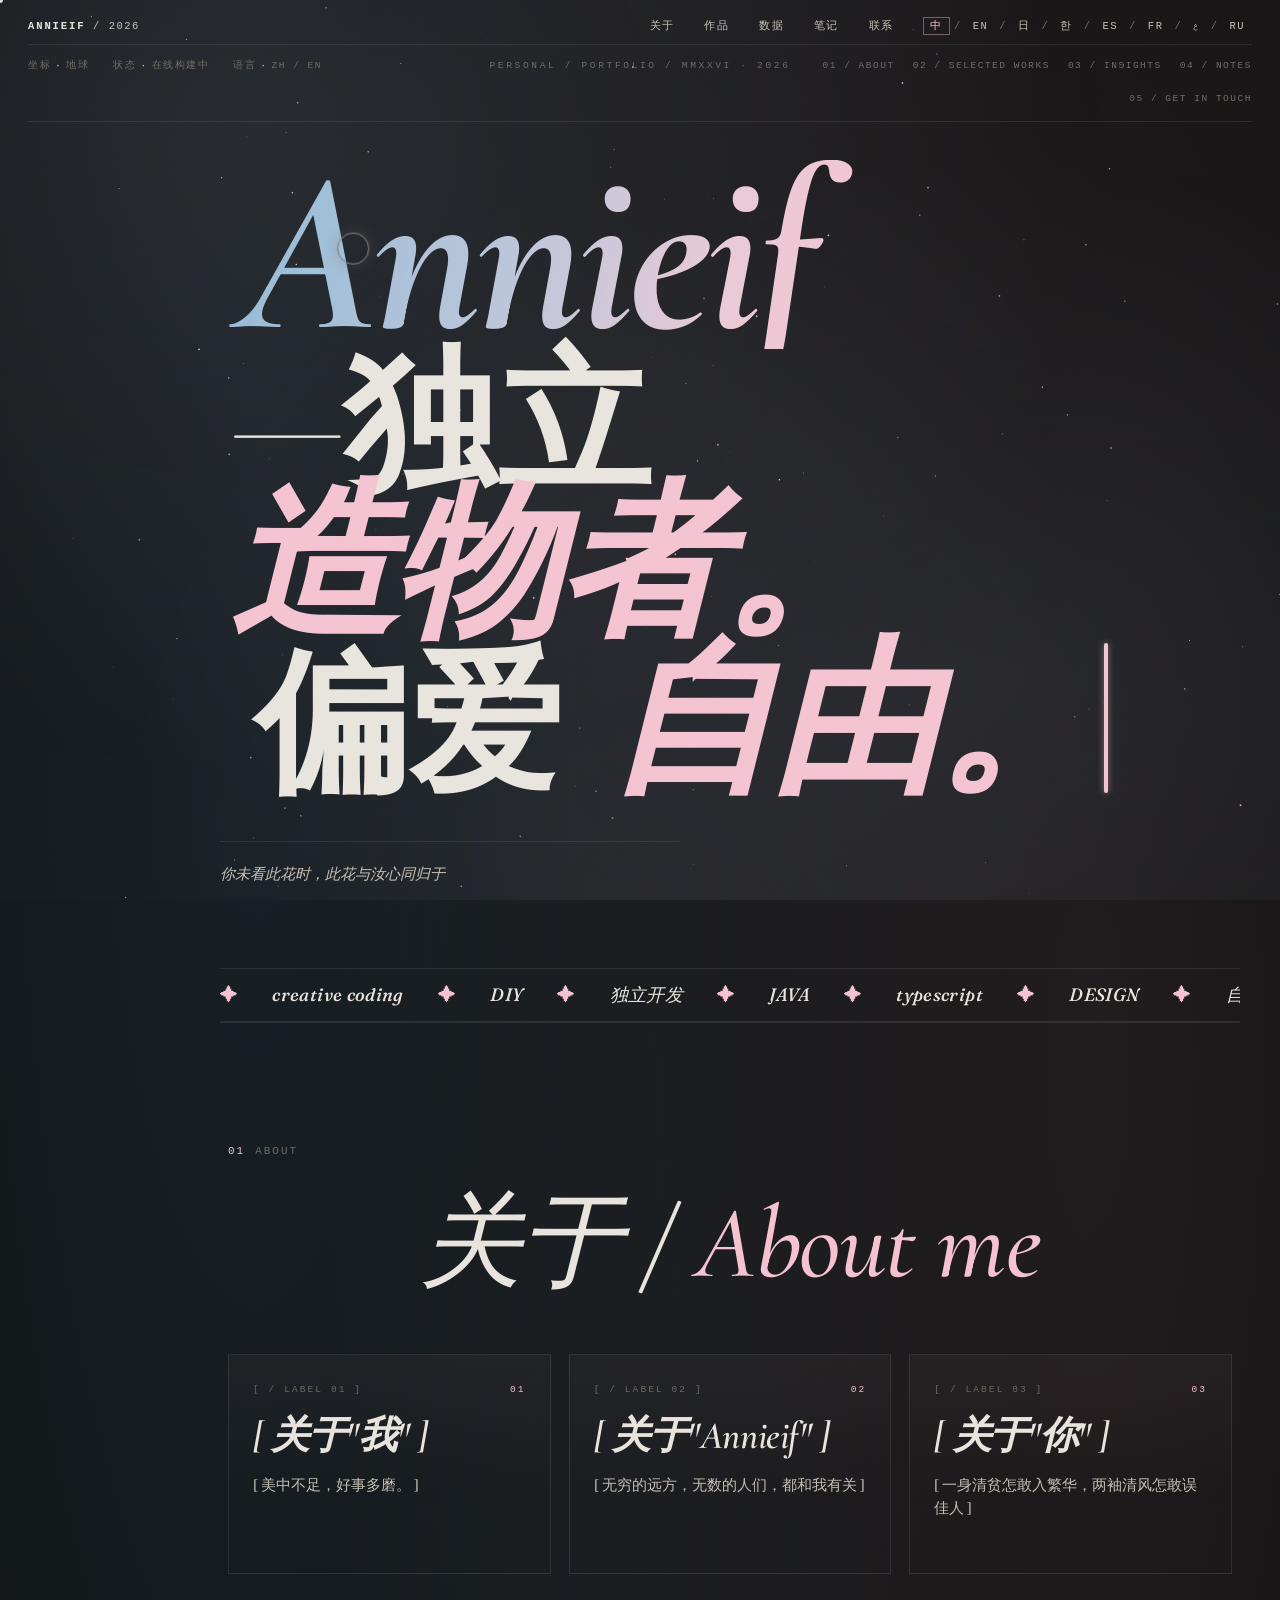
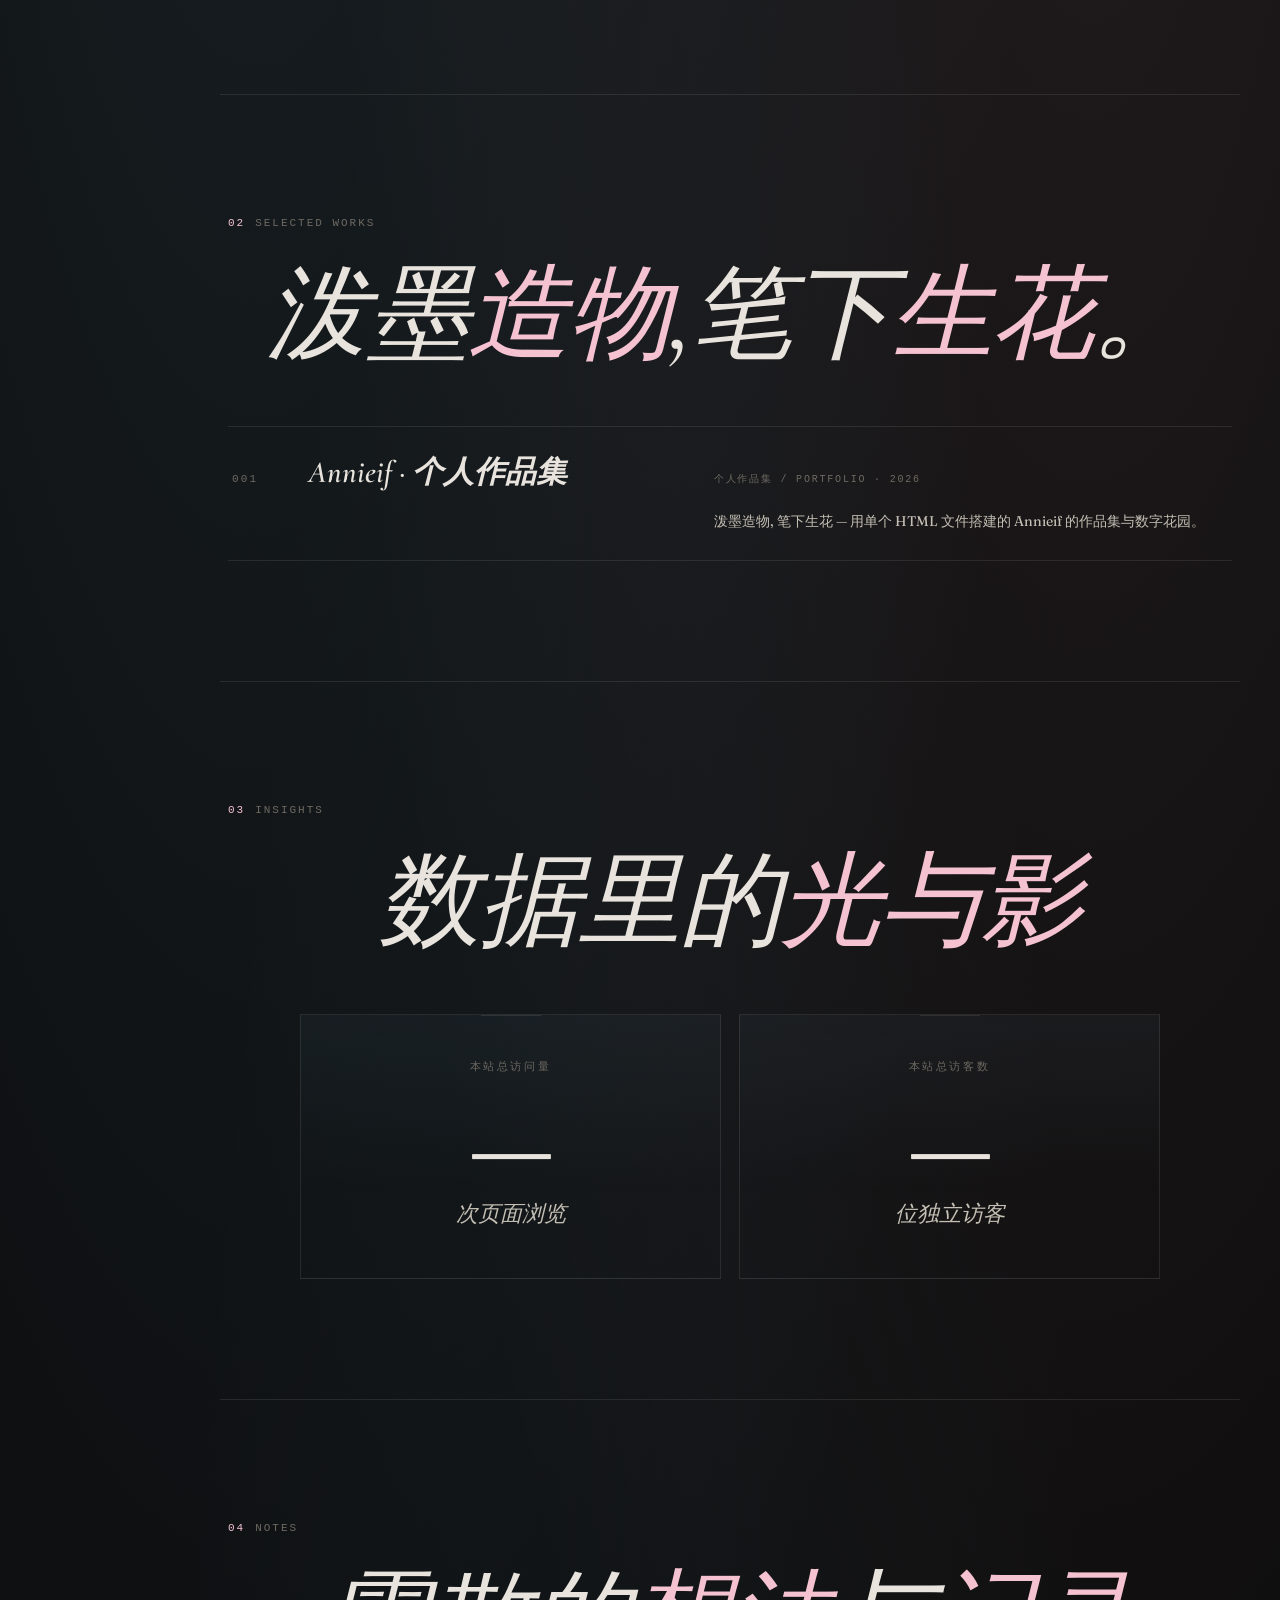
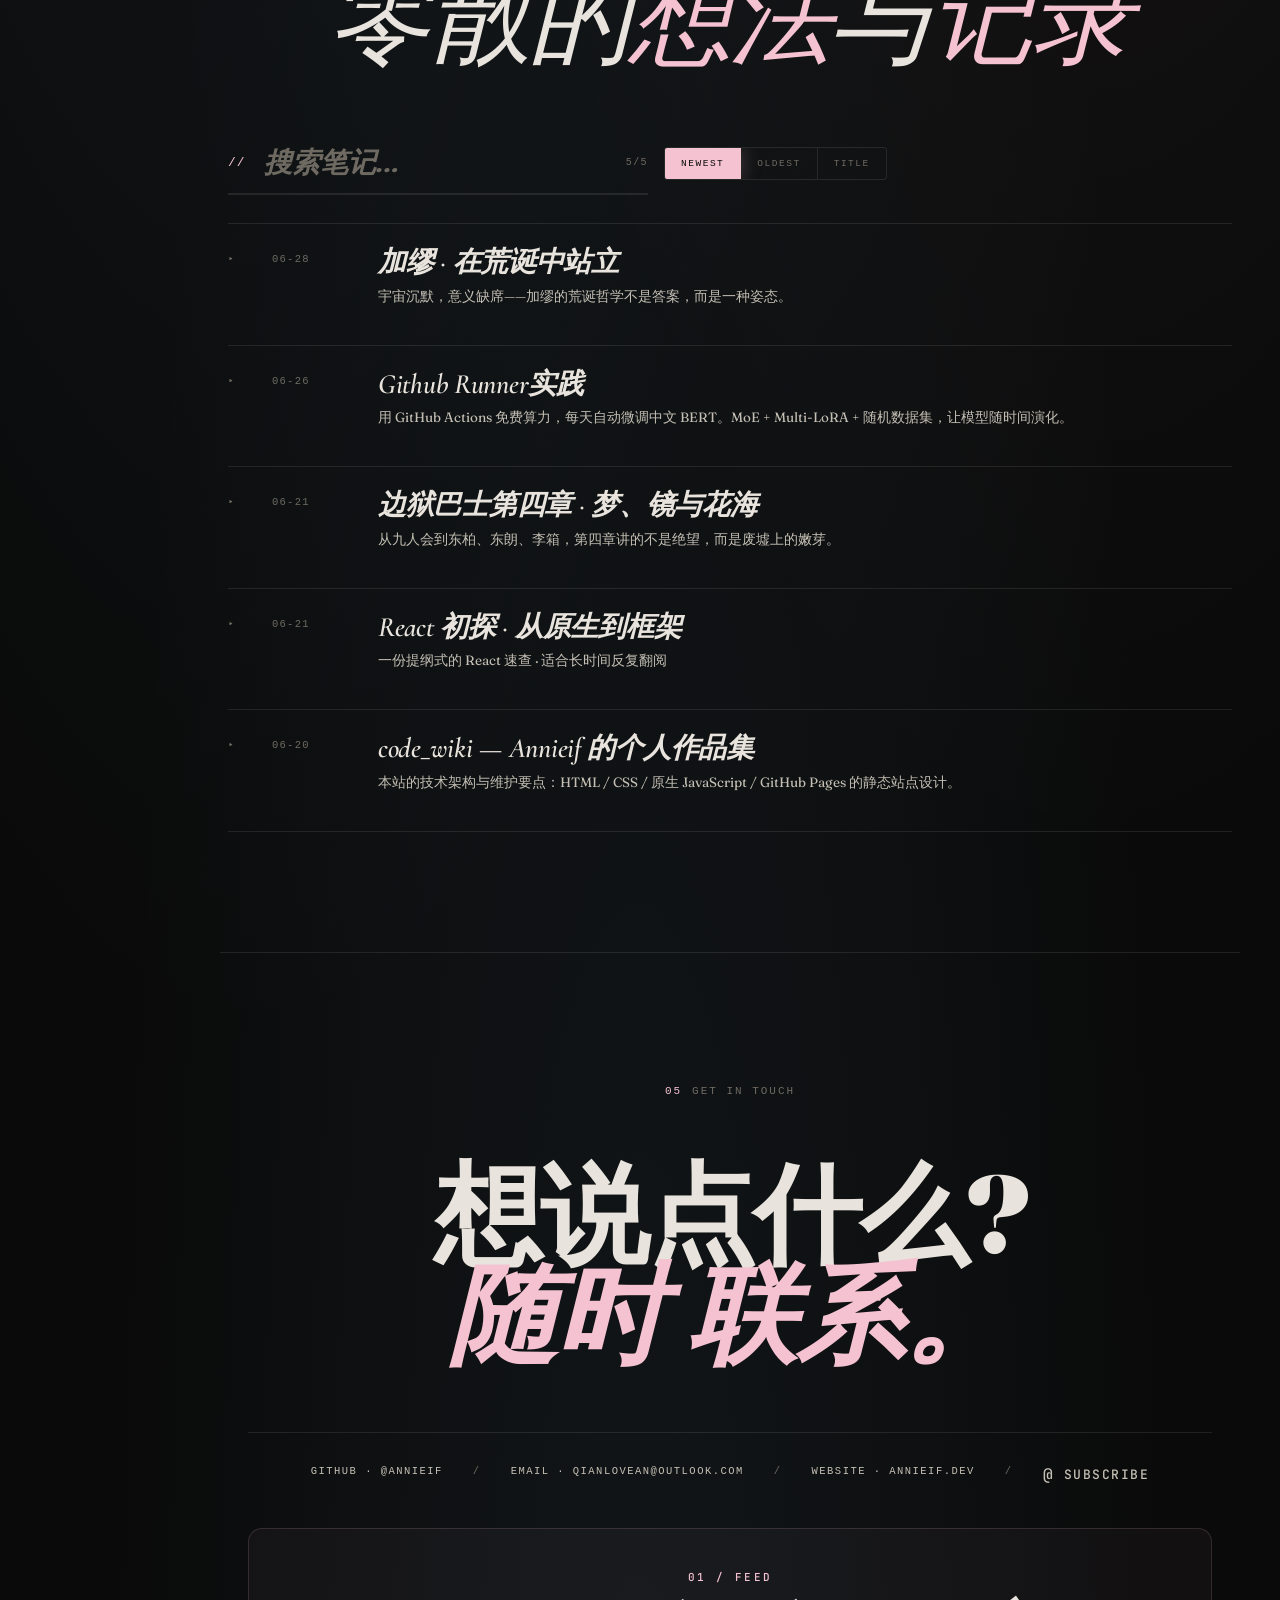
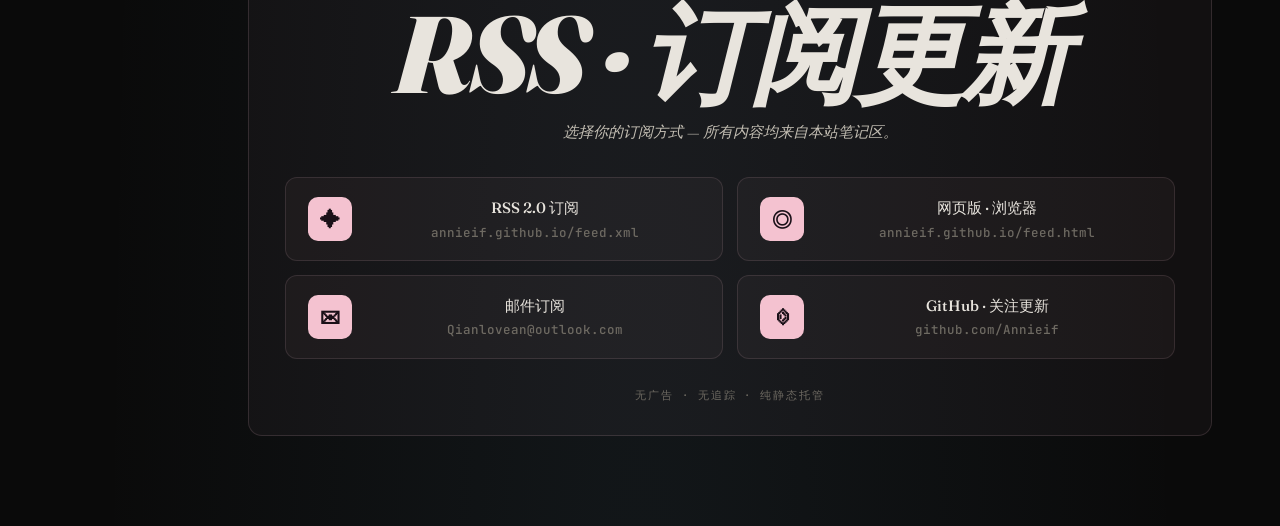
==== commit fb055eeb: "fix: 流星起始位移使用 -110vw/-40vw 确保从屏幕外出现" ====
--- a/index.html
+++ b/index.html
@@ -108,14 +108,14 @@
     animation:shootBurst 1.4s linear forwards;
   }
   @keyframes shoot{
-    0%  {transform:translate(-10vw, -3.64vw) rotate(20deg);opacity:0}
+    0%  {transform:translate(-110vw, -40vw) rotate(20deg);opacity:0}
     2%  {opacity:.9}
     12% {transform:translate(110vw, 40vw) rotate(20deg);opacity:.9}
     14% {opacity:0}
     100%{opacity:0}
   }
   @keyframes shootBurst{
-    0%  {transform:translate(-10vw, -3.64vw) rotate(25deg);opacity:0}
+    0%  {transform:translate(-60vw, -28vw) rotate(25deg);opacity:0}
     6%  {opacity:1}
     90% {transform:translate(60vw, 28vw) rotate(25deg);opacity:.85}
     100%{opacity:0}
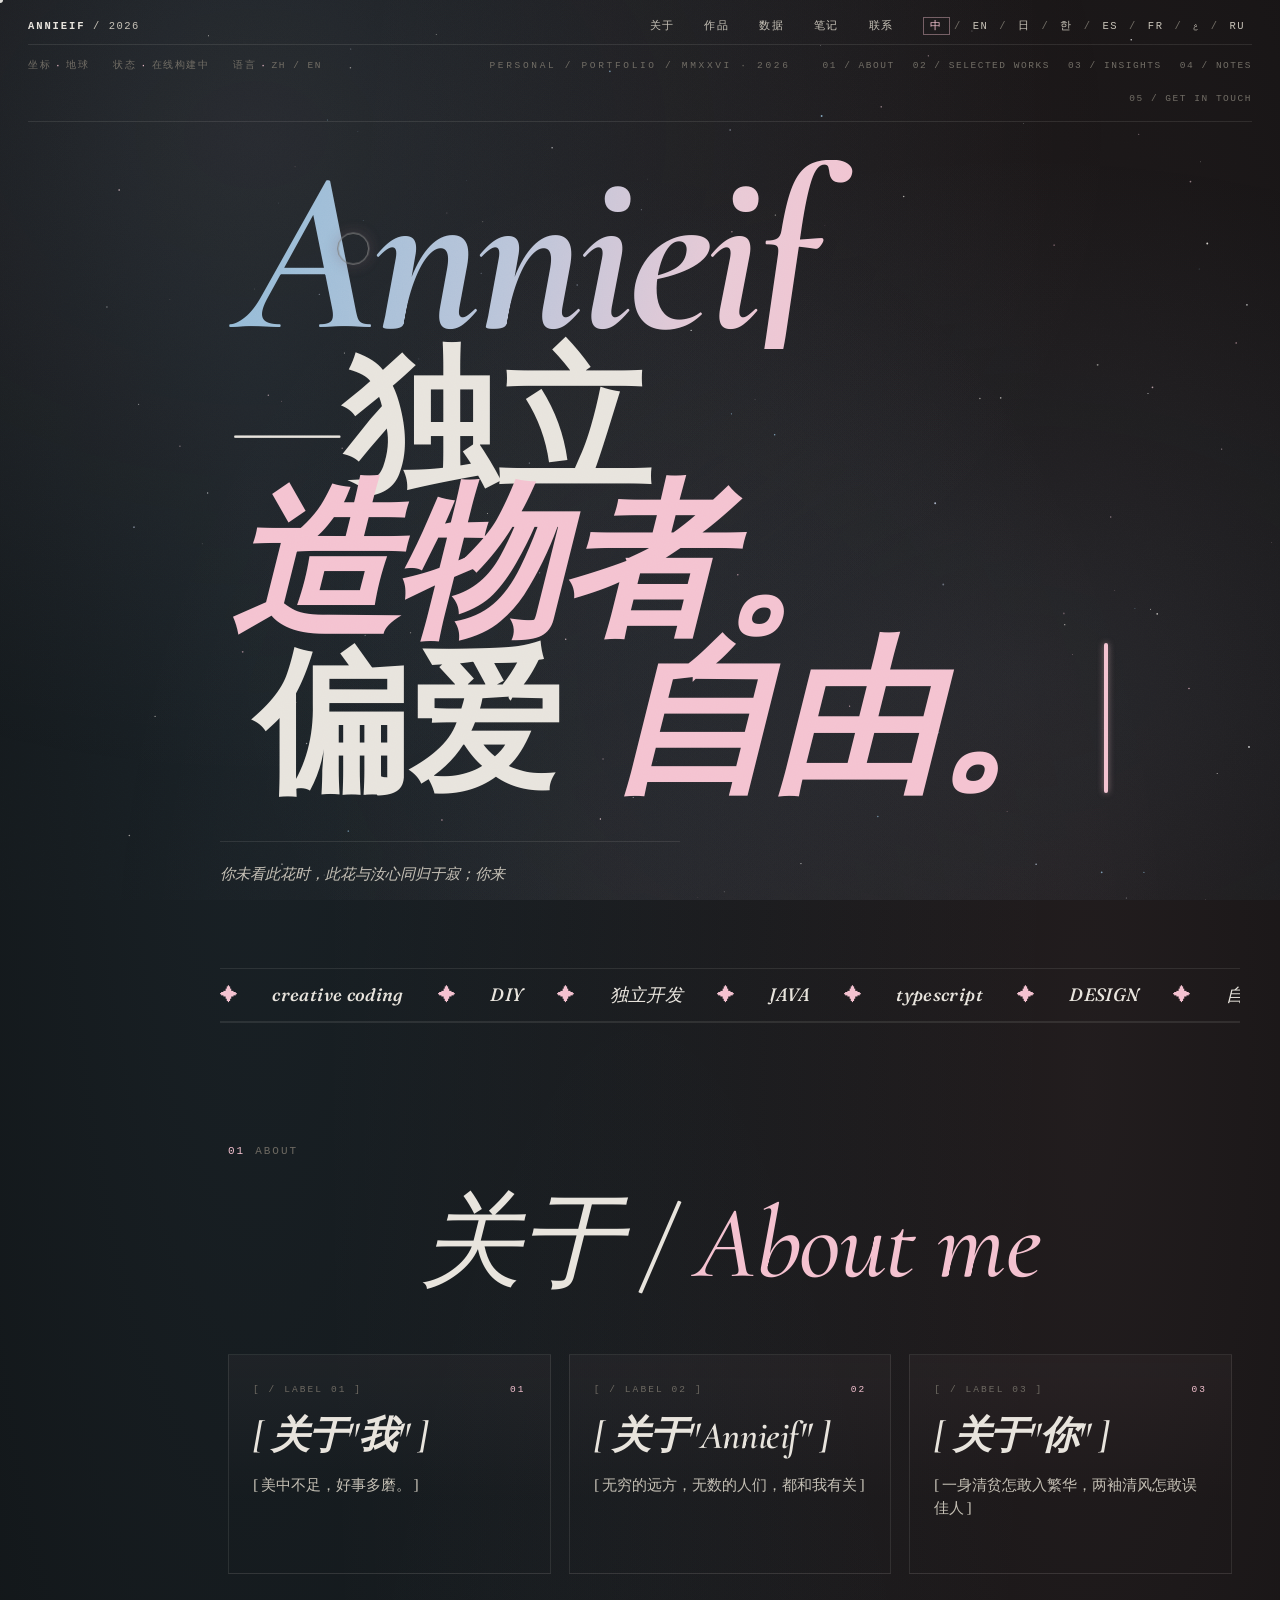
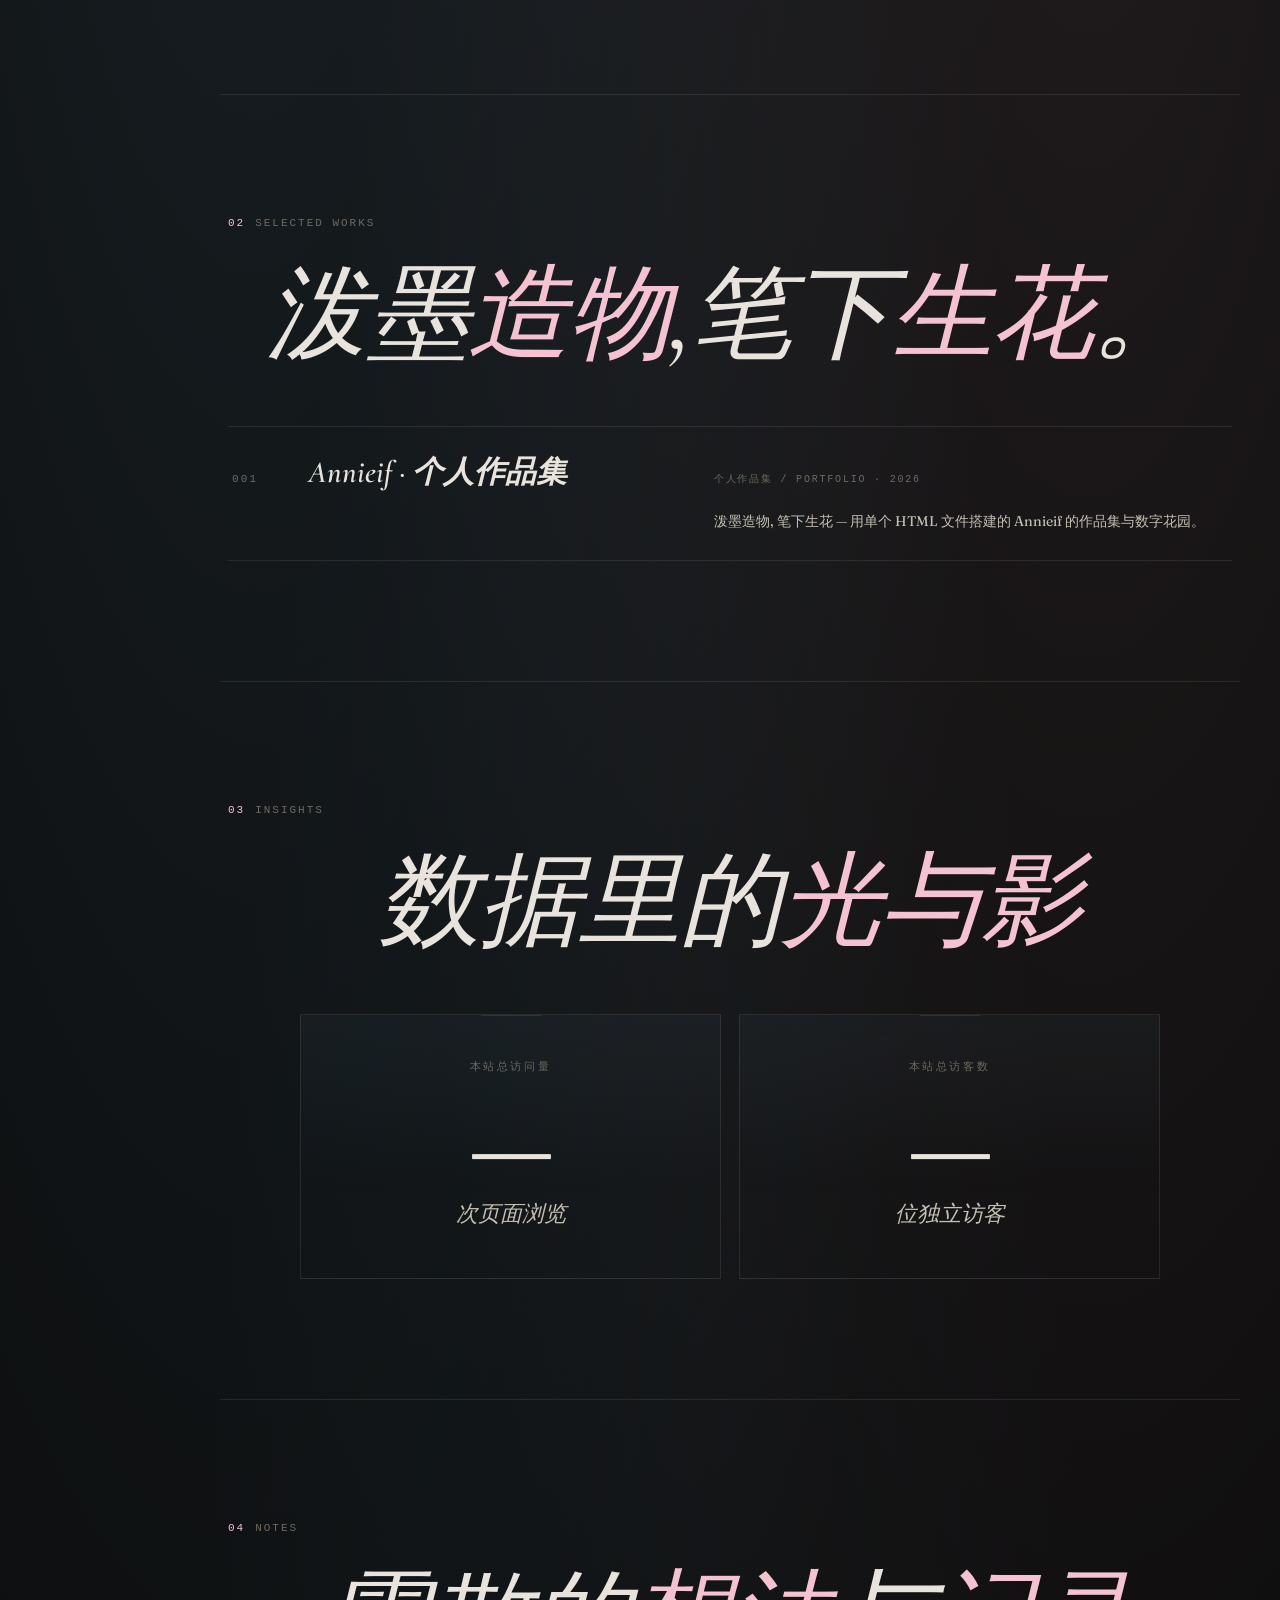
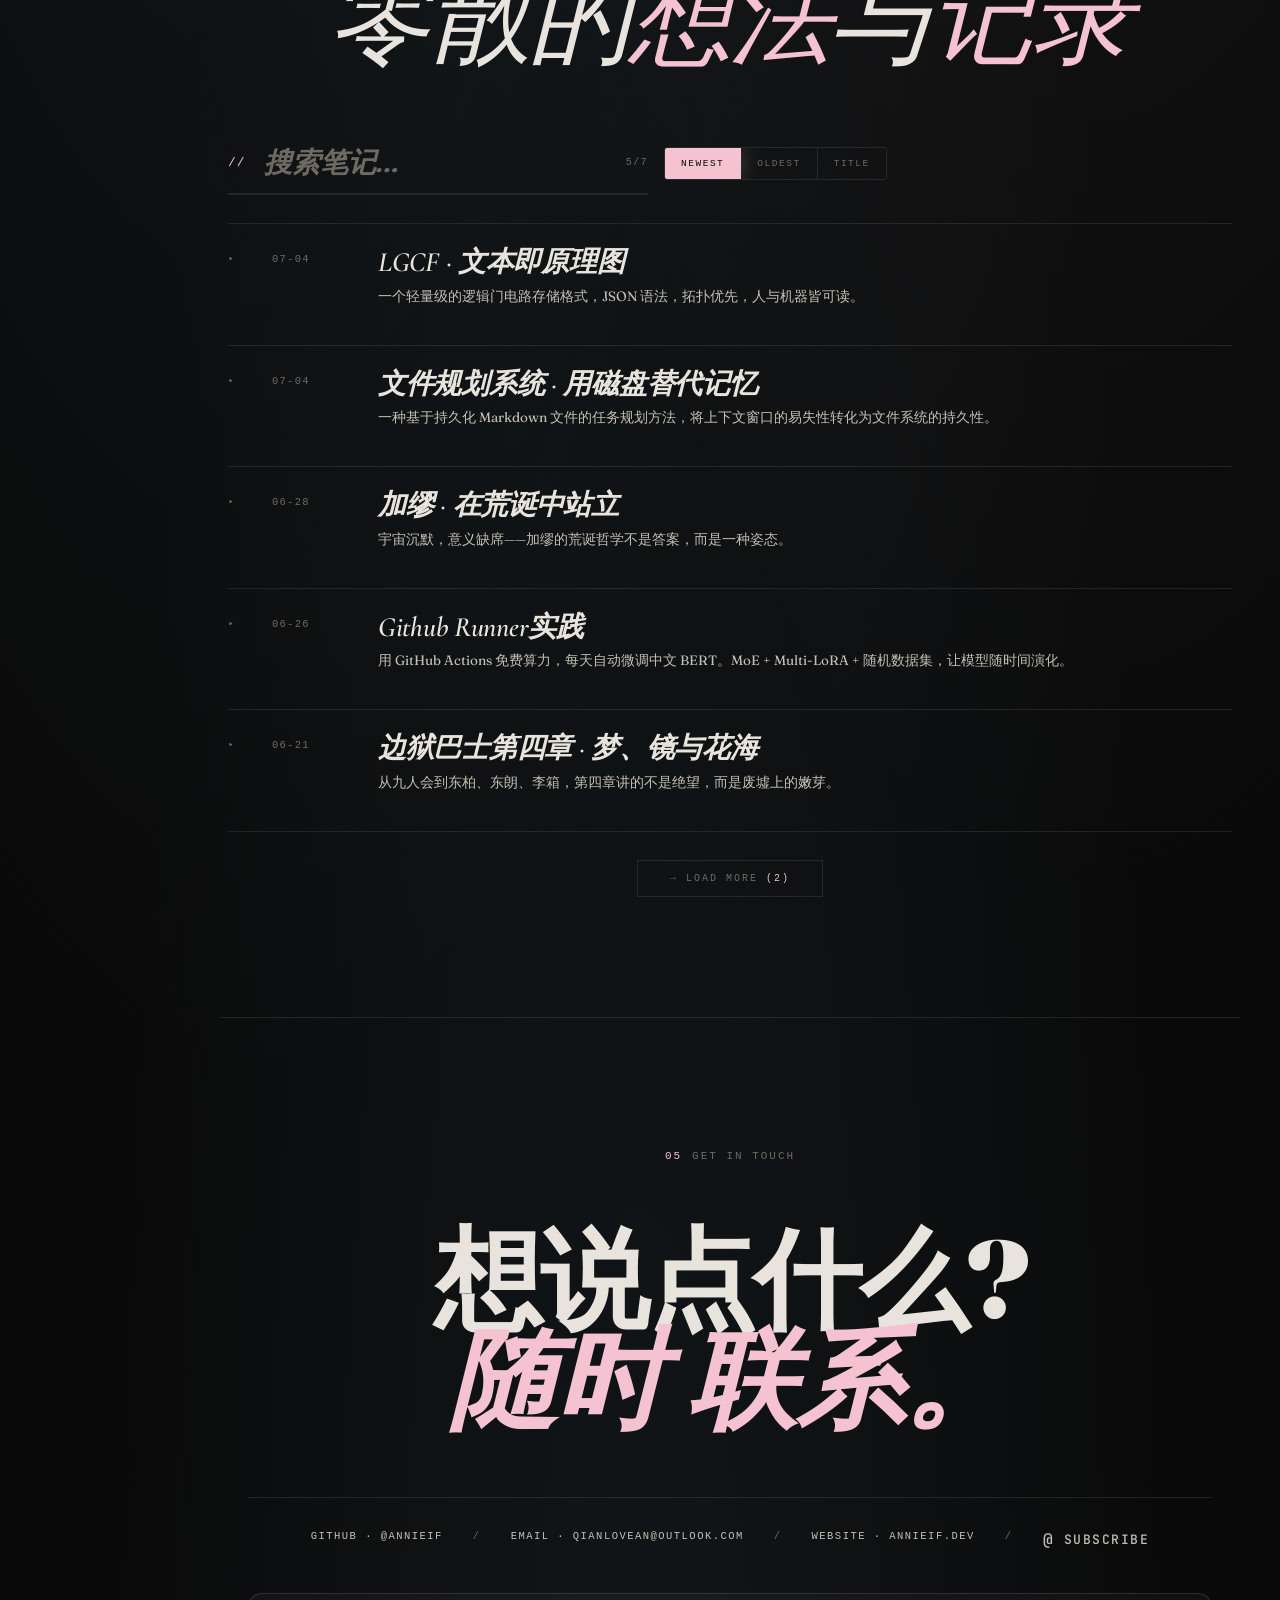
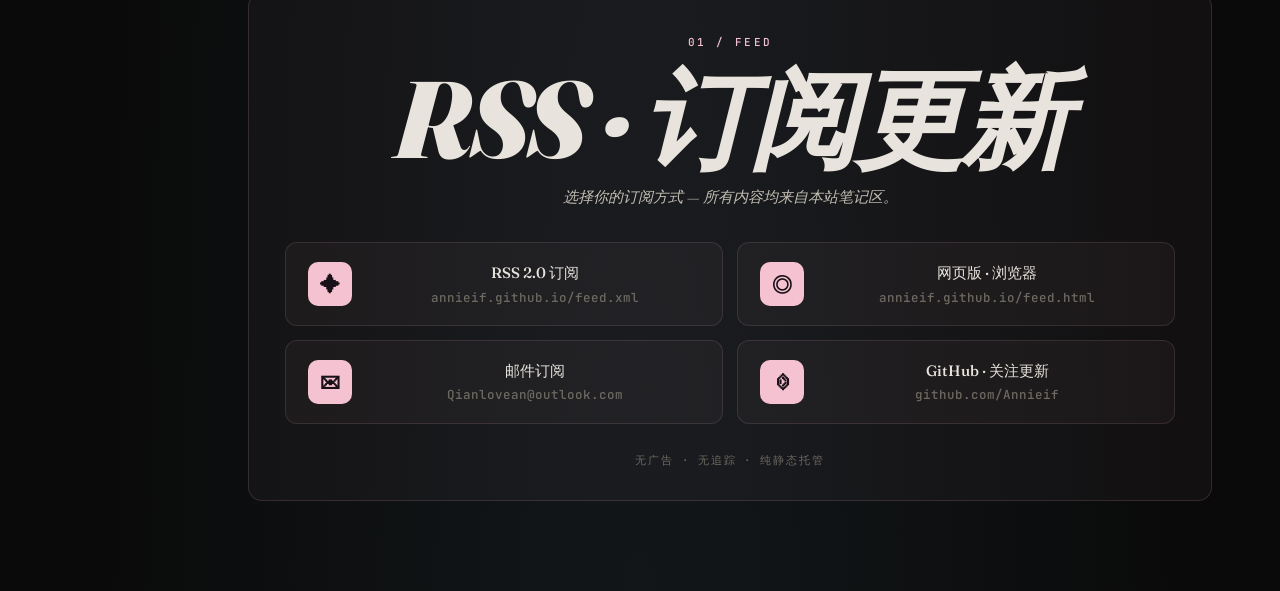
==== commit 44c1c9b8: "fix: notes/_index.json 添加 cache-busting 参数" ====
--- a/index.html
+++ b/index.html
@@ -1931,7 +1931,7 @@
 
   let notes = [];
   try {
-    const res = await fetch('notes/_index.json');
+    const res = await fetch('notes/_index.json?v=' + Date.now());
     if (res.ok) notes = await res.json();
   } catch (e) { /* fall through */ }
 
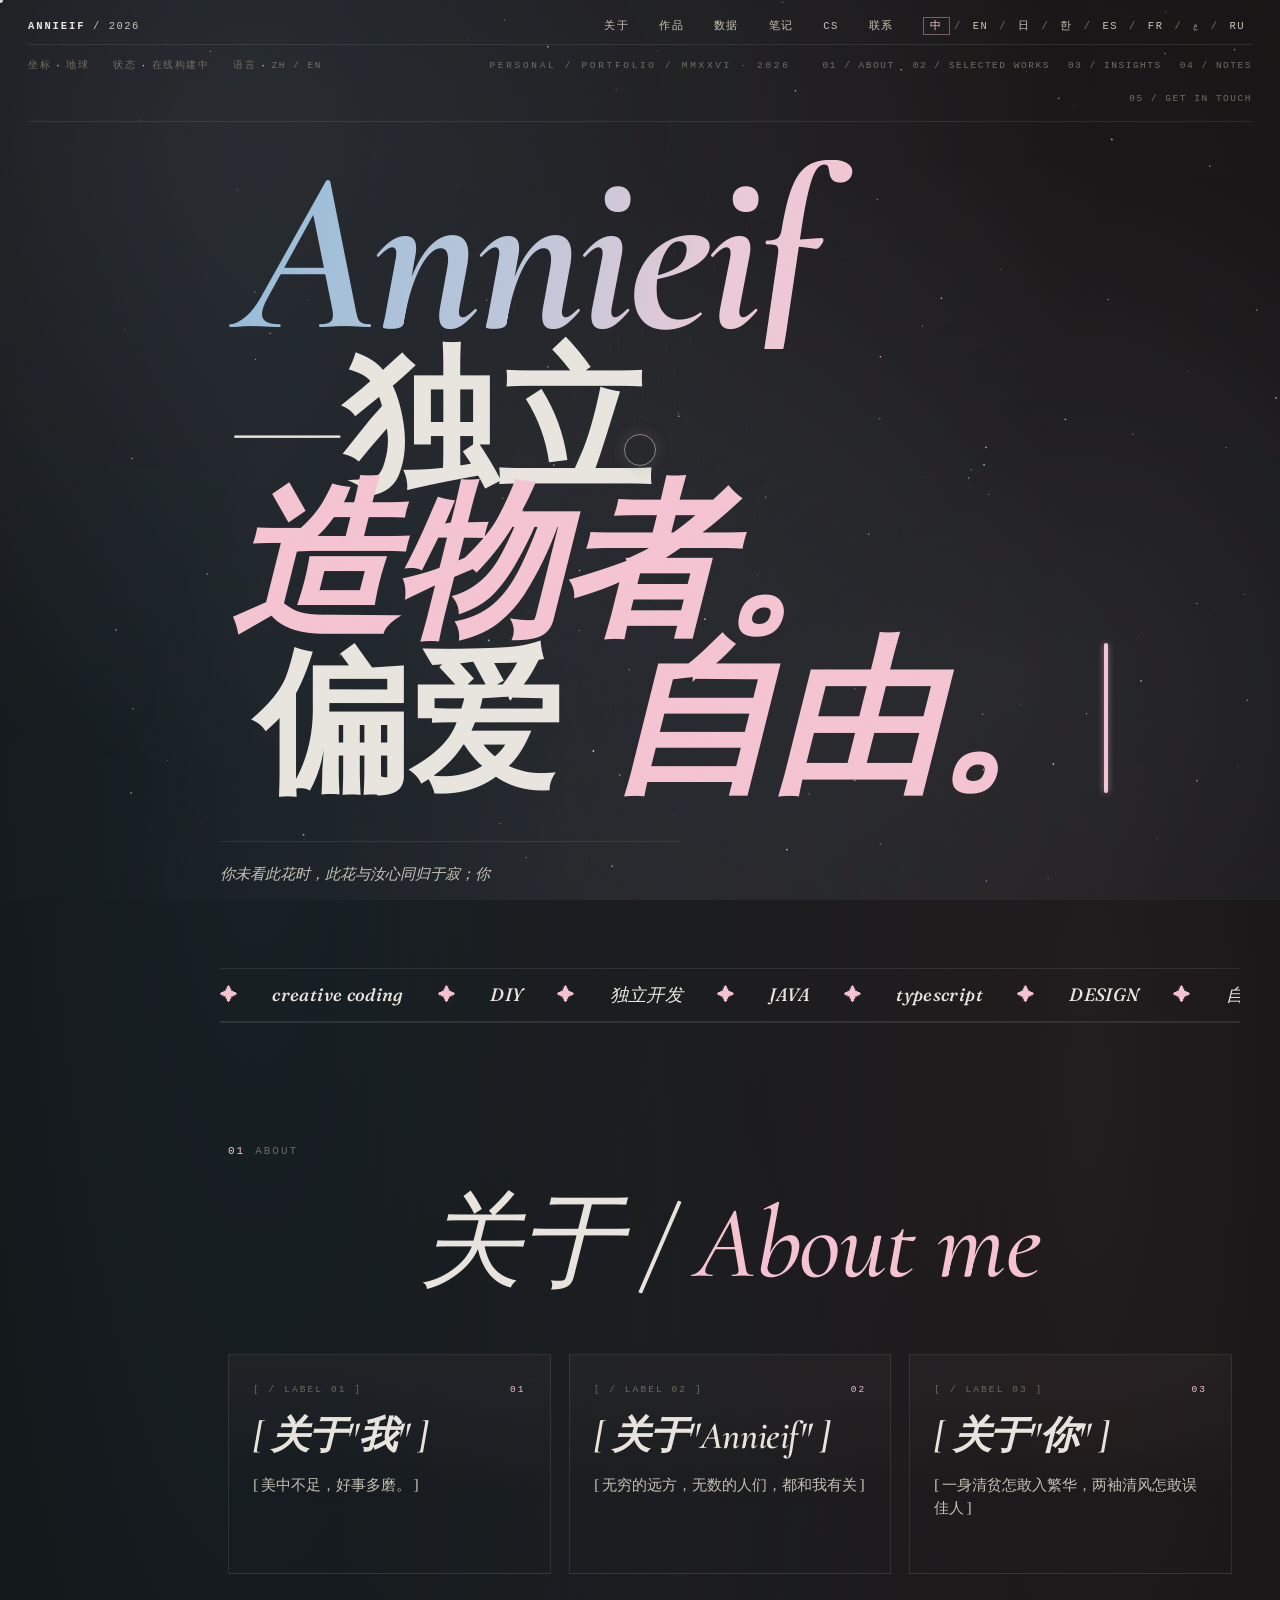
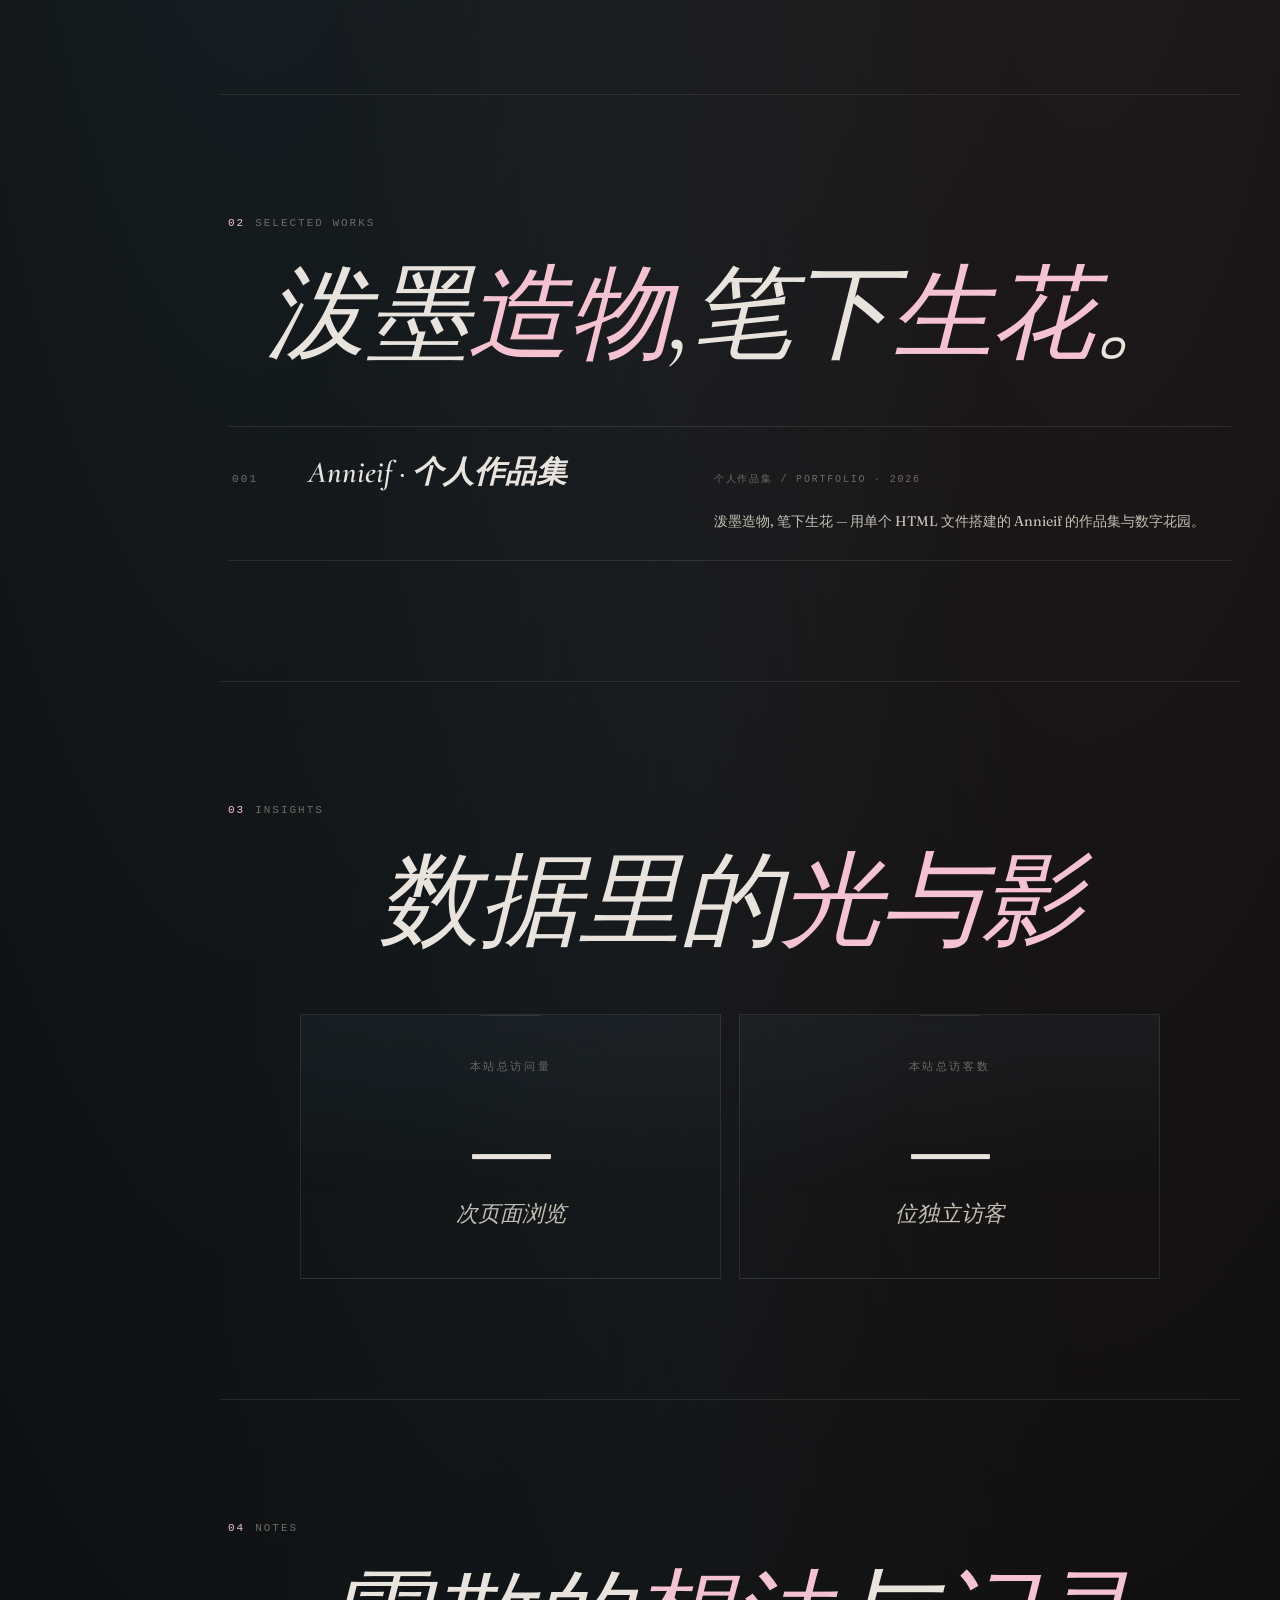
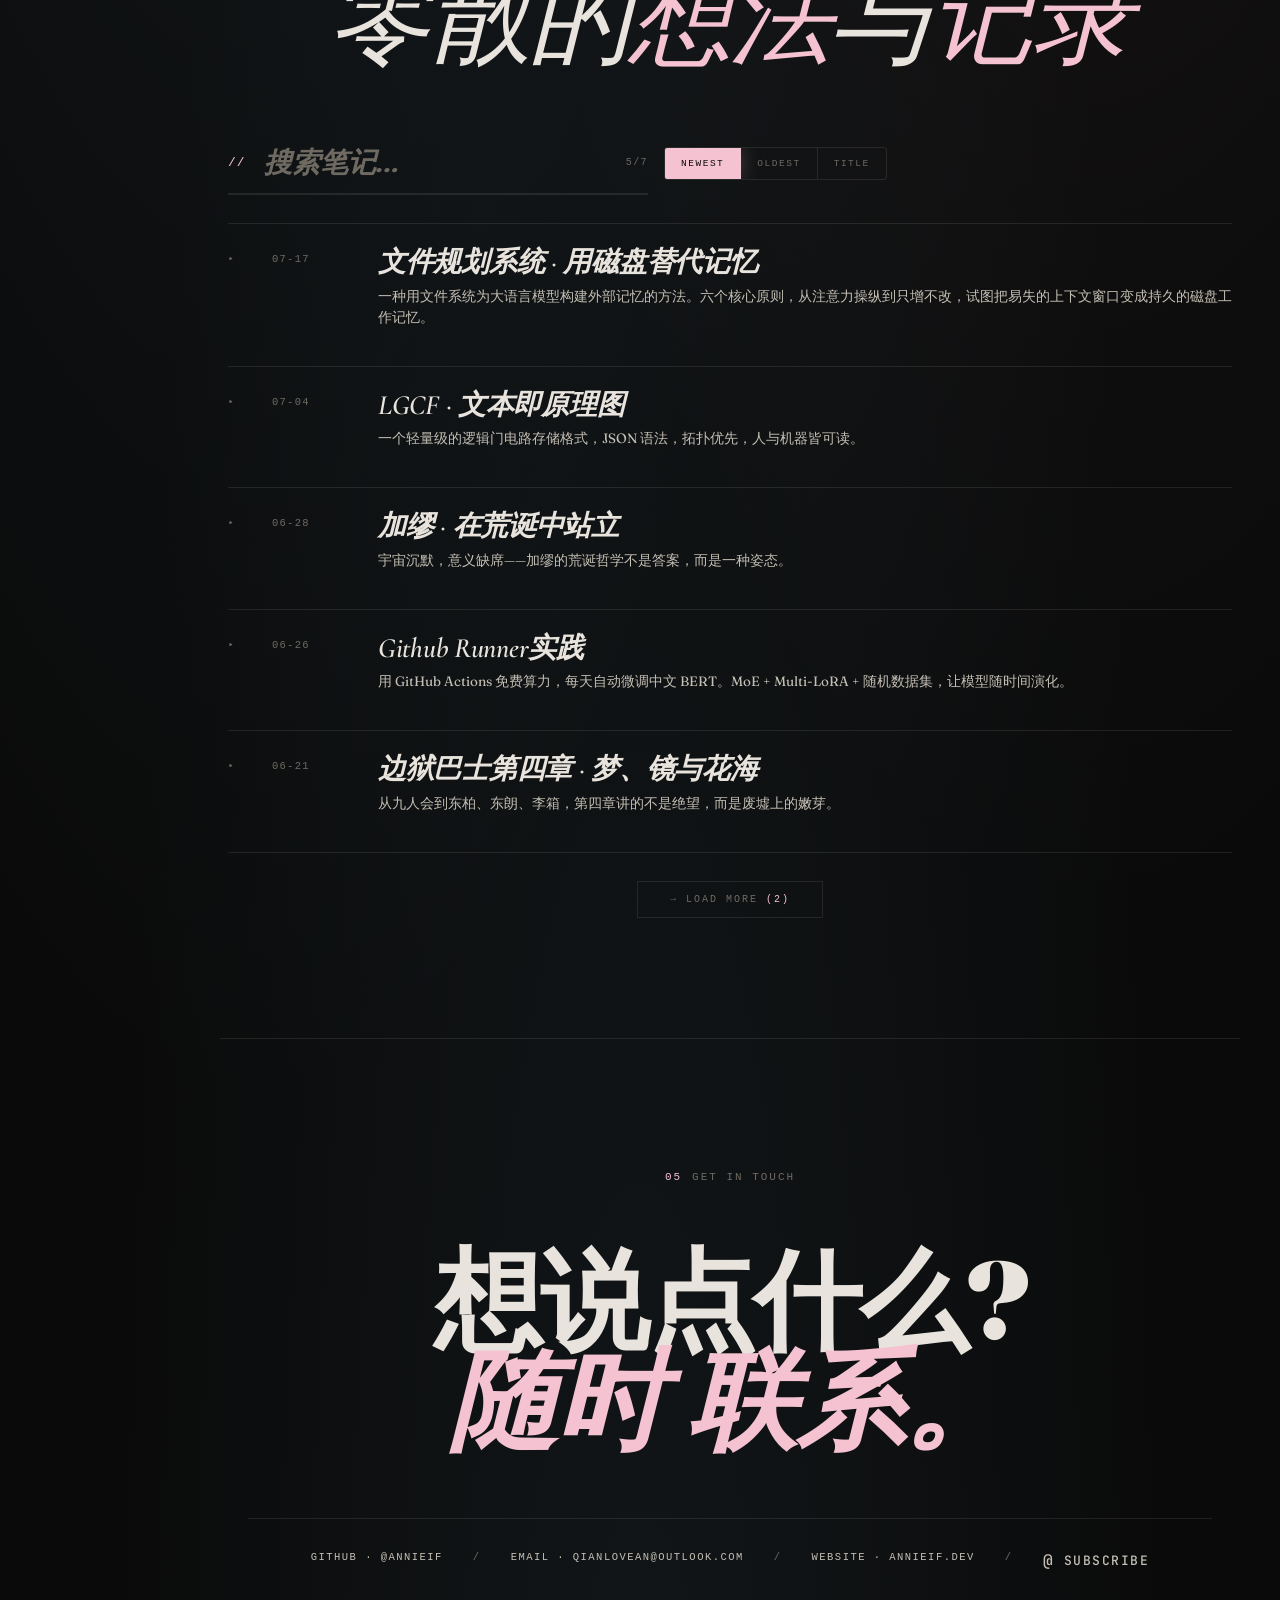
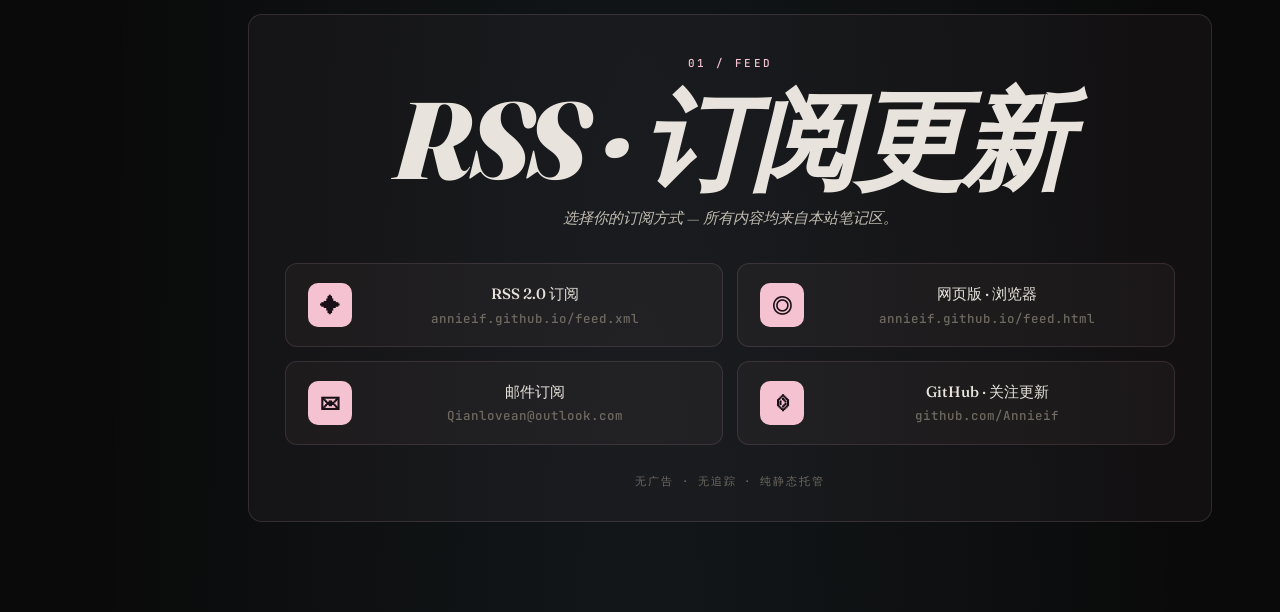
==== commit e9c8e949: "添加CS知识体系页面：内置jwasham记忆卡片系统（1228张卡片，14个分类）" ====
--- a/index.html
+++ b/index.html
@@ -962,6 +962,7 @@
         <a href="#projects" data-i18n="nav.works">作品</a>
         <a href="#insights" data-i18n="nav.insights">数据</a>
         <a href="#notes" data-i18n="nav.notes">笔记</a>
+        <a href="cs.html" data-i18n="nav.cs">CS</a>
         <a href="#contact" data-i18n="nav.contact">联系</a>
         <span class="lang-switch" id="langSwitch">
           <span class="btn active" data-lang="zh">中</span><span class="sep">/</span><span class="btn" data-lang="en">EN</span><span class="sep">/</span><span class="btn" data-lang="ja">日</span><span class="sep">/</span><span class="btn" data-lang="ko">한</span><span class="sep">/</span><span class="btn" data-lang="es">ES</span><span class="sep">/</span><span class="btn" data-lang="fr">FR</span><span class="sep">/</span><span class="btn" data-lang="ar">ع</span><span class="sep">/</span><span class="btn" data-lang="ru">RU</span>
@@ -1165,6 +1166,7 @@
     'nav.works': '作品',
     'nav.insights': '数据',
     'nav.notes': '笔记',
+    'nav.cs': 'CS',
     'nav.contact': '联系',
     'meta.coord': '坐标',
     'meta.earth': '地球',
@@ -1239,6 +1241,7 @@
     'nav.works': 'Works',
     'nav.insights': 'Insights',
     'nav.notes': 'Notes',
+    'nav.cs': 'CS',
     'nav.contact': 'Contact',
     'meta.coord': 'Location',
     'meta.earth': 'Earth',
@@ -1310,6 +1313,7 @@
     'nav.works': '作品',
     'nav.insights': 'データ',
     'nav.notes': 'ノート',
+    'nav.cs': 'CS',
     'nav.contact': '連絡',
     'meta.coord': '座標',
     'meta.earth': '地球',
@@ -1373,6 +1377,7 @@
     'nav.works': '작품',
     'nav.insights': '데이터',
     'nav.notes': '노트',
+    'nav.cs': 'CS',
     'nav.contact': '연락',
     'meta.coord': '좌표',
     'meta.earth': '지구',
@@ -1499,6 +1504,7 @@
     'nav.works': 'Œuvres',
     'nav.insights': 'Données',
     'nav.notes': 'Notes',
+    'nav.cs': 'CS',
     'nav.contact': 'Contact',
     'meta.coord': 'Coordonnées',
     'meta.earth': 'Terre',
@@ -1562,6 +1568,7 @@
     'nav.works': 'أعمال',
     'nav.insights': 'رؤى',
     'nav.notes': 'مدوّنات',
+    'nav.cs': 'CS',
     'nav.contact': 'تواصل',
     'meta.coord': 'الإحداثيات',
     'meta.earth': 'الأرض',
@@ -1625,6 +1632,7 @@
     'nav.works': 'Работы',
     'nav.insights': 'Данные',
     'nav.notes': 'Заметки',
+    'nav.cs': 'CS',
     'nav.contact': 'Контакты',
     'meta.coord': 'Координаты',
     'meta.earth': 'Земля',
@@ -2541,4 +2549,4 @@
 })();
 </script>
 </body>
-</html>
+</html>
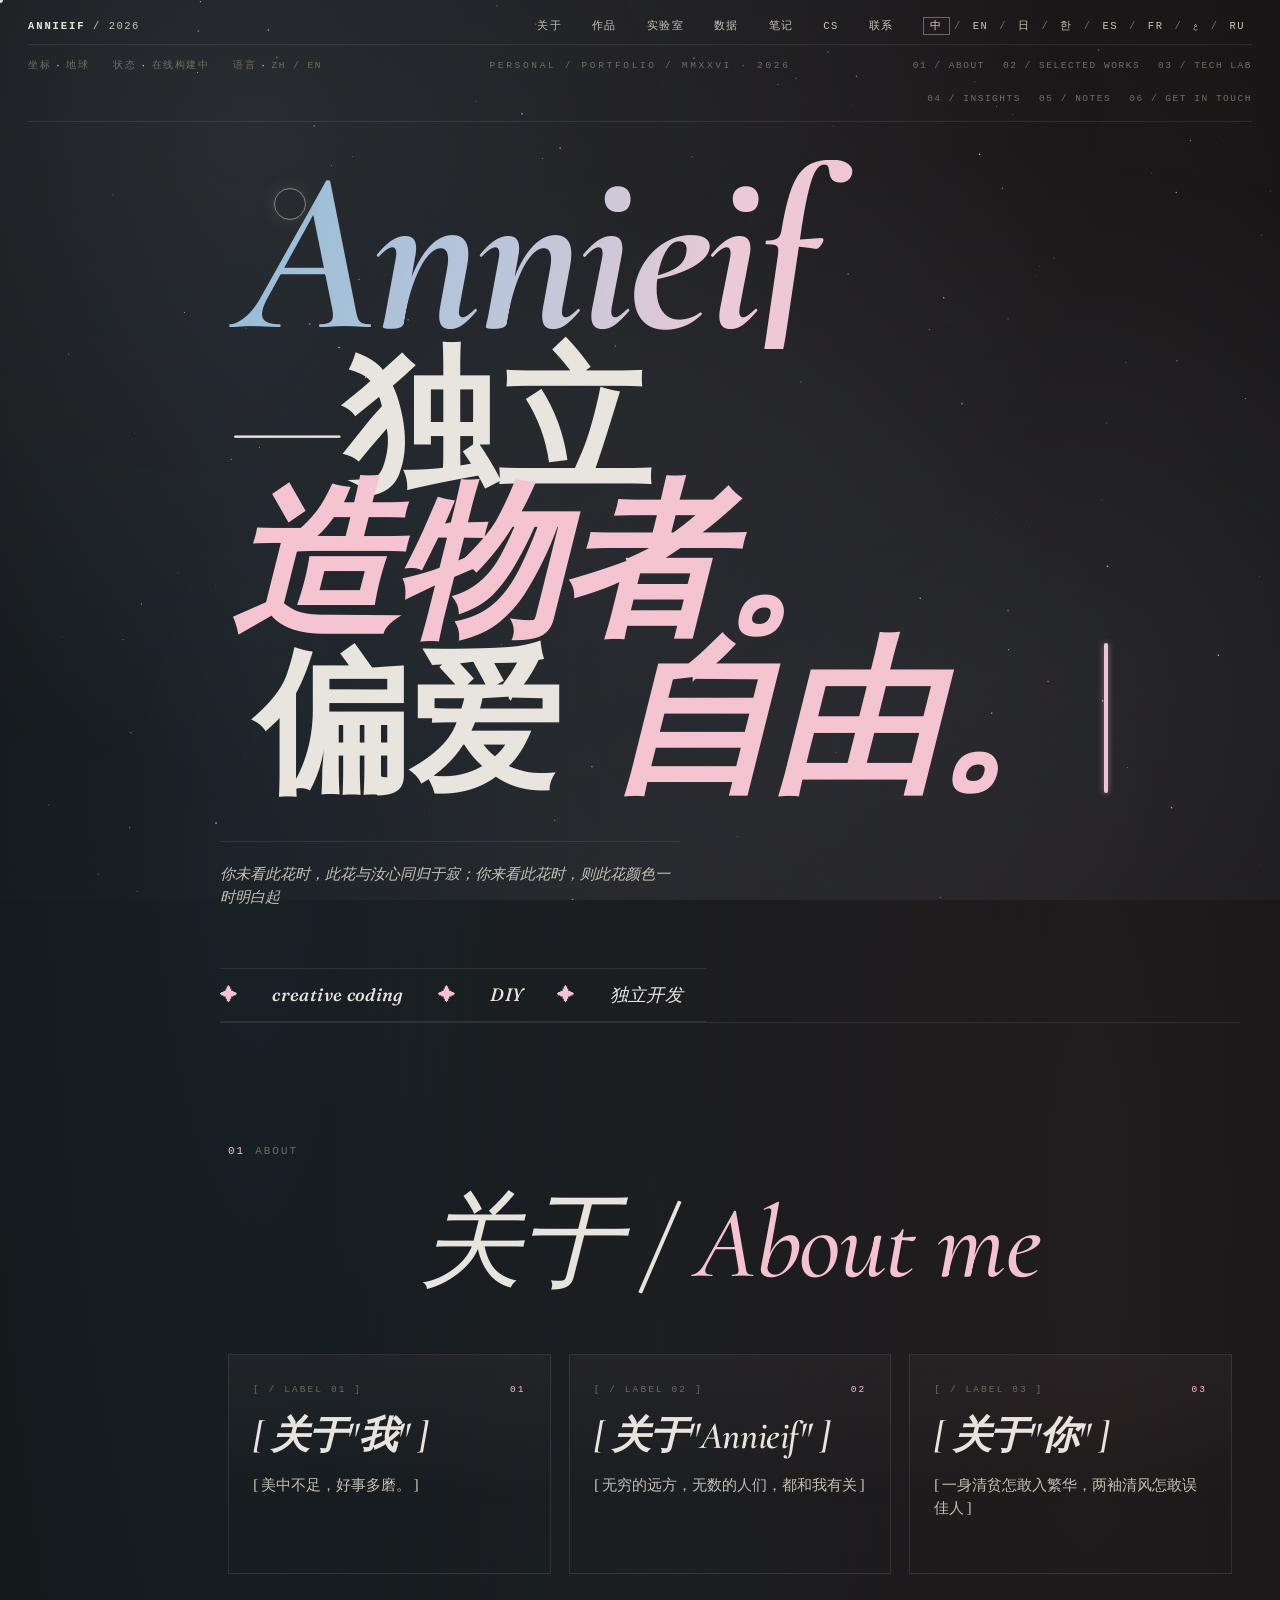
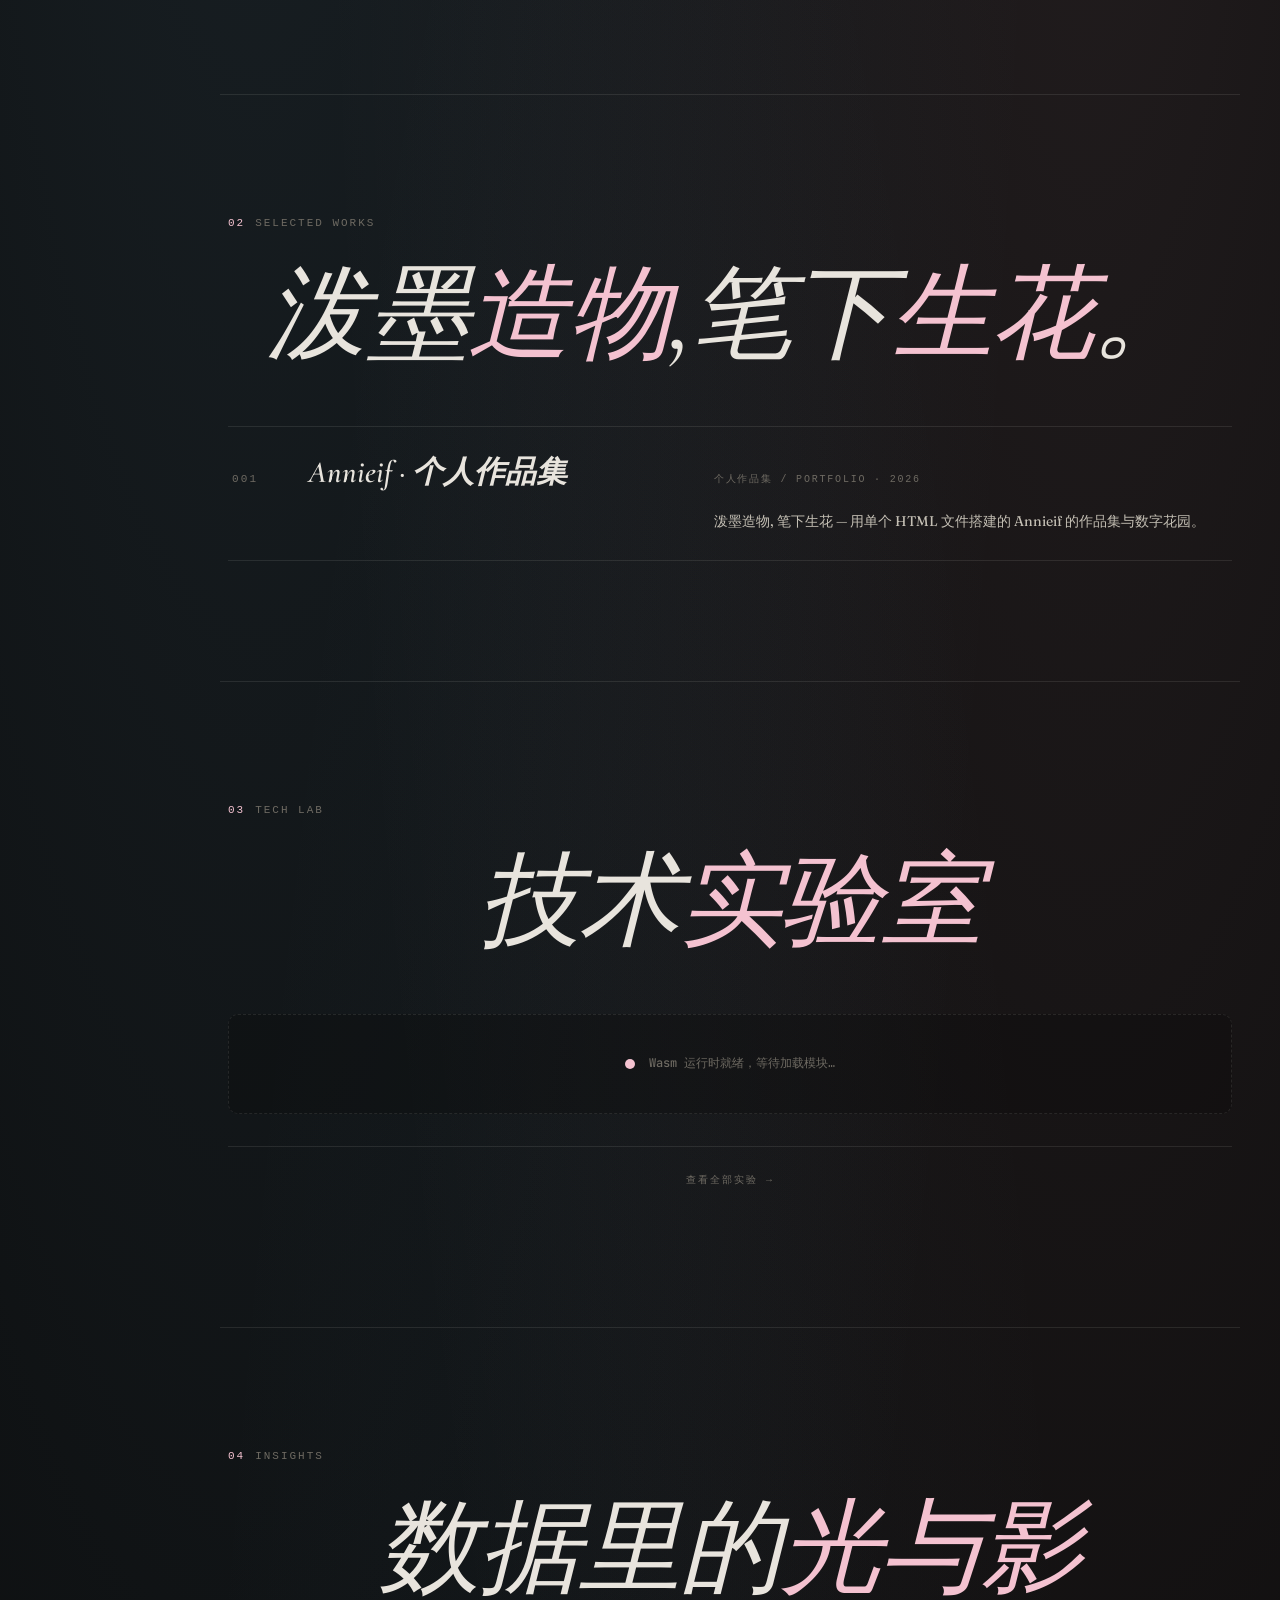
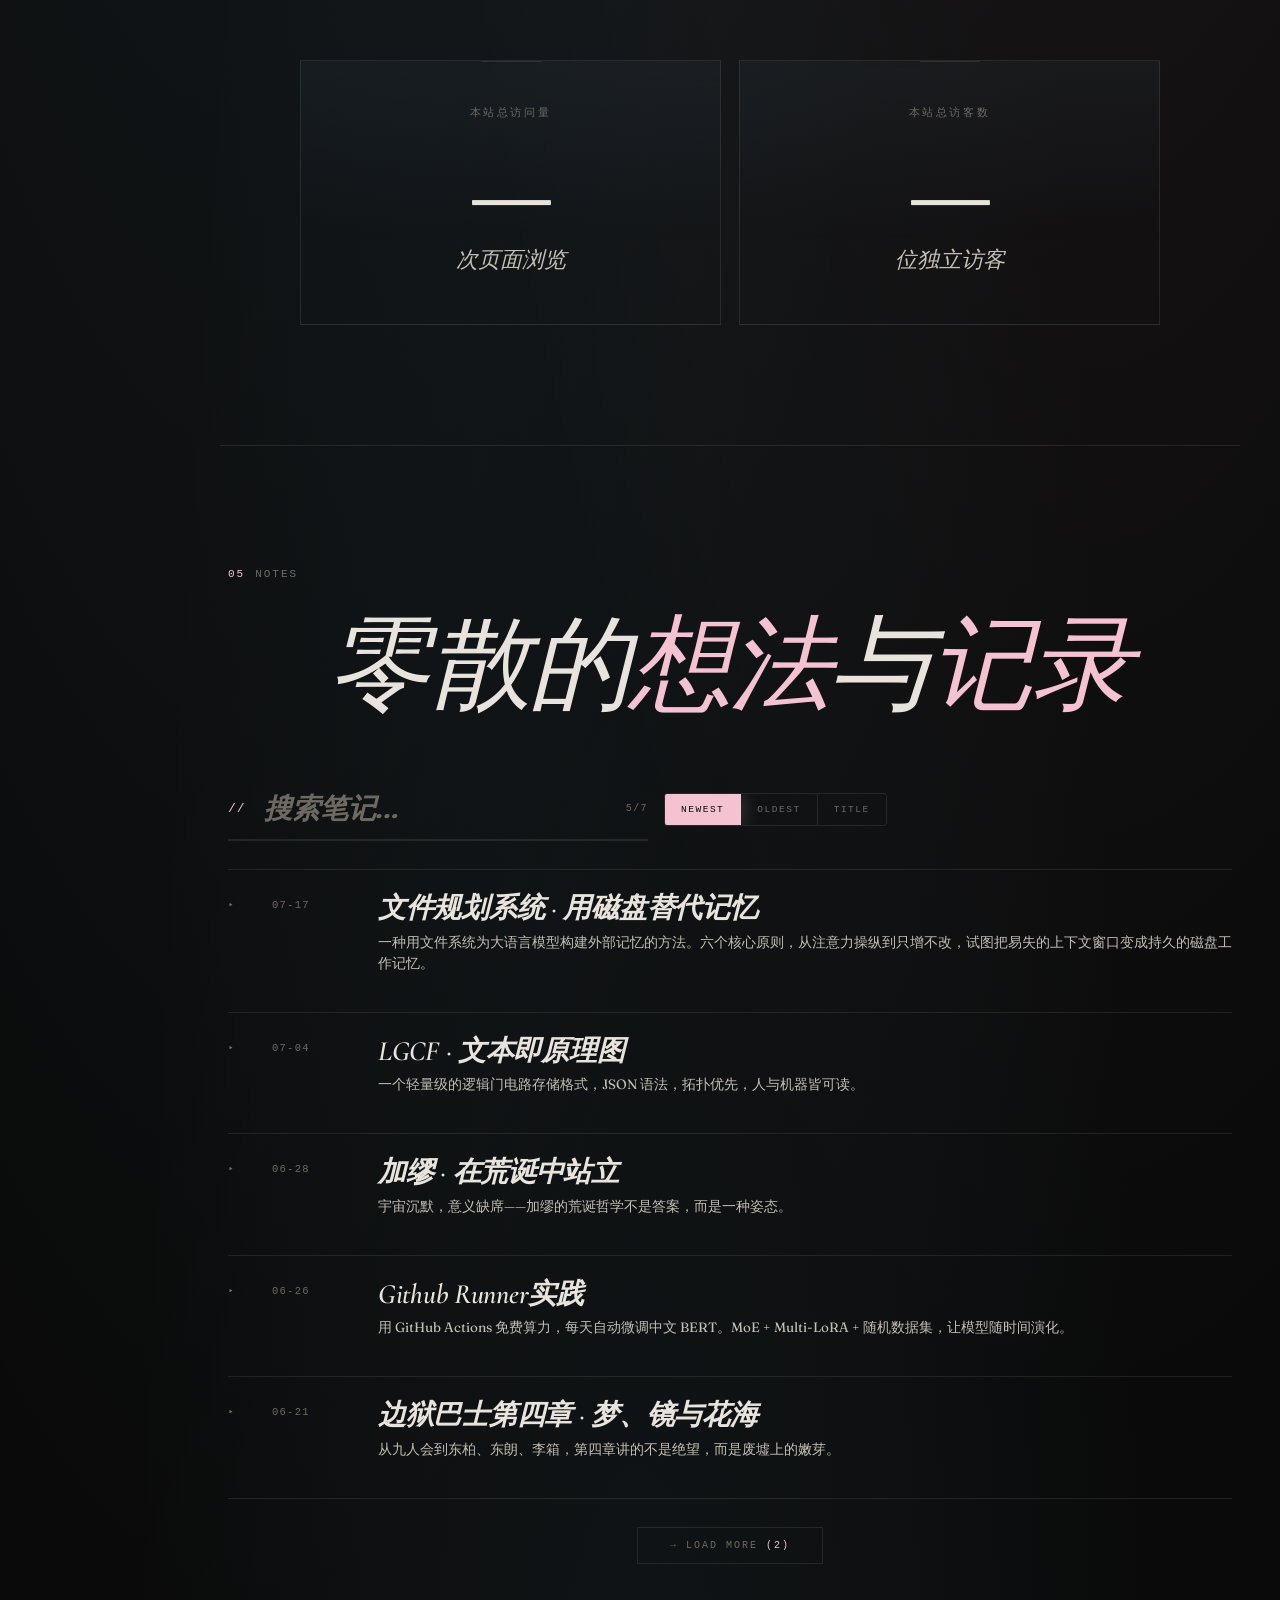
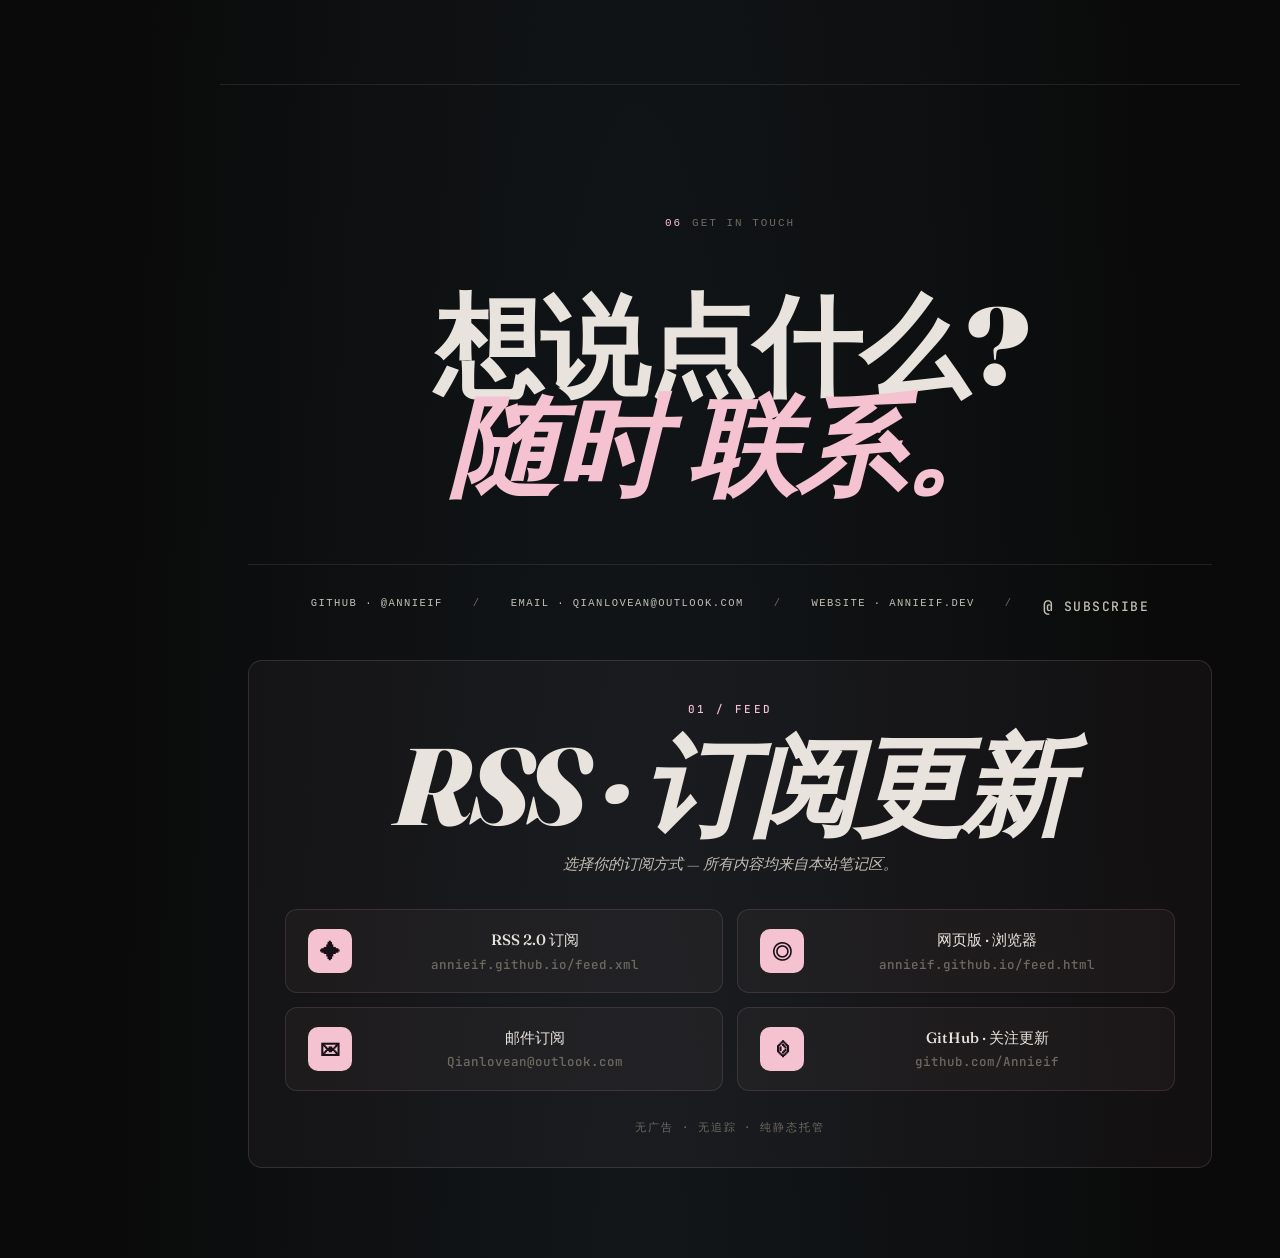
==== commit 1319faf5: "feat: 主页添加技术实验室区块入口" ====
--- a/index.html
+++ b/index.html
@@ -563,6 +563,102 @@
     .proj-item .p-desc{grid-area:desc}
   }
 
+  /* ============ LAB (tech laboratory) ============ */
+  .lab-stage{
+    border:1px dashed var(--line);
+    border-radius:10px;
+    min-height:100px;
+    display:flex;align-items:center;justify-content:center;
+    background:rgba(10,10,10,.3);
+    transition:border-color .4s var(--ease);
+    margin-bottom:32px;
+  }
+  .lab-placeholder{
+    display:flex;align-items:center;gap:14px;
+    font-family:"JetBrains Mono",monospace;font-size:12px;
+    color:var(--ink-faint);
+  }
+  .lab-pulse{
+    width:10px;height:10px;border-radius:50%;
+    background:var(--accent);
+    animation:labPulse 2s var(--ease) infinite;
+  }
+  @keyframes labPulse{
+    0%,100%{opacity:.4;box-shadow:0 0 6px rgba(244,194,208,.3)}
+    50%{opacity:1;box-shadow:0 0 16px rgba(244,194,208,.7)}
+  }
+  /* ---- feed (matching notes style) ---- */
+  .lab-feed{
+    border-top:1px solid var(--line);
+    position:relative;
+  }
+  .lab-row-link{text-decoration:none;color:inherit;display:block}
+  .lab-row-link:hover .lab-title{color:var(--accent)}
+  .lab-row-link:hover .lab-tag{color:var(--accent);border-color:rgba(244,194,208,.3)}
+  .lab-row-link:hover .chevron{color:var(--accent)}
+  .lab-row{
+    display:grid;
+    grid-template-columns:28px 1fr auto;
+    gap:16px;
+    padding:22px 0;
+    border-bottom:1px solid var(--line);
+    transition:padding .35s var(--ease),background .35s var(--ease);
+    position:relative;
+    cursor:pointer;
+  }
+  .lab-row::before{
+    content:'';
+    position:absolute;
+    left:0;top:0;bottom:0;
+    width:3px;
+    background:transparent;
+    transition:background .35s var(--ease);
+    border-radius:0 2px 2px 0;
+  }
+  .lab-row-link:hover .lab-row{
+    padding-left:12px;
+    background:rgba(244,194,208,.04);
+  }
+  .lab-row-link:hover .lab-row::before{
+    background:var(--accent);
+  }
+  .lab-row .chevron{
+    font-family:"IBM Plex Mono",monospace;font-size:11px;color:var(--ink-faint);
+    display:flex;align-items:flex-start;padding-top:4px;
+    transition:color .3s var(--ease);
+    user-select:none;
+  }
+  .lab-body{display:flex;flex-direction:column;gap:6px;min-width:0}
+  .lab-title{
+    font-family:"Cormorant Garamond",serif;font-style:italic;font-weight:600;
+    font-size:clamp(20px,2.2vw,28px);line-height:1.2;letter-spacing:-.01em;
+    color:var(--ink);transition:color .35s var(--ease);
+  }
+  .lab-desc{
+    font-family:"Fraunces",serif;font-weight:400;font-size:13.5px;line-height:1.55;
+    color:var(--ink-dim);
+  }
+  .lab-tag{
+    font-family:"JetBrains Mono",monospace;font-size:9px;letter-spacing:.12em;
+    color:var(--ink-faint);text-transform:uppercase;
+    padding:3px 10px;border:1px solid var(--line);
+    border-radius:4px;white-space:nowrap;align-self:center;
+    transition:border-color .3s var(--ease),color .3s var(--ease);
+  }
+  .lab-view-all{
+    padding:18px 0;text-align:center;
+  }
+  .lab-view-all a{
+    font-family:"IBM Plex Mono",monospace;font-size:10px;letter-spacing:.2em;
+    color:var(--ink-faint);text-transform:uppercase;text-decoration:none;
+    transition:color .3s var(--ease);
+  }
+  .lab-view-all a:hover{color:var(--accent)}
+  @media (max-width:900px){
+    .lab-stage{min-height:80px}
+    .lab-row{gap:12px;padding:18px 0}
+  }
+
   /* ============ INSIGHTS (stats) ============ */
   .insights-grid{
     display:grid;grid-template-columns:1fr 1fr;gap:18px;
@@ -879,11 +975,27 @@
   #page-toc.toc-enter a:nth-child(3){animation-delay:.16s}
   #page-toc.toc-enter a:nth-child(4){animation-delay:.24s}
   #page-toc.toc-enter a:nth-child(5){animation-delay:.32s}
+  #page-toc.toc-enter a:nth-child(6){animation-delay:.40s}
   @keyframes tocEnter{
     from{opacity:0;transform:translateX(-10px)}
     to{opacity:1;transform:translateX(0)}
   }
-  .page-main{width:100%}
+  /* ============ PAGE MAIN — 2-COLUMN GRID ============ */
+  .page-main{
+    width:100%;
+    display:grid;
+    grid-template-columns:1fr 1fr;
+    gap:0 48px;
+  }
+  /* 所有现有 section 默认全宽，视觉上与原来完全一致 */
+  .page-main > section{
+    grid-column:1 / -1;
+  }
+  /* 新增板块加 .half 即可占据半宽，与相邻板块并排 */
+  .page-main > section.half{
+    grid-column:span 1;
+  }
+  /* 连续两个 .half 自动并排成一行 */
   @media (max-width:1000px){
     #page-toc{display:none}
     .page-layout{padding:0 24px}
@@ -892,6 +1004,8 @@
   @media (max-width:900px){
     .page-layout{padding:0 18px}
     .hero{padding:130px 18px 60px}
+    .page-main{grid-template-columns:1fr;gap:0}
+    .page-main > section.half{grid-column:1 / -1}
   }
 
   /* ============ LOAD MORE ============ */
@@ -960,6 +1074,7 @@
       <div class="nav">
         <a href="#about" data-i18n="nav.about">关于</a>
         <a href="#projects" data-i18n="nav.works">作品</a>
+        <a href="#lab" data-i18n="nav.lab">实验室</a>
         <a href="#insights" data-i18n="nav.insights">数据</a>
         <a href="#notes" data-i18n="nav.notes">笔记</a>
         <a href="cs.html" data-i18n="nav.cs">CS</a>
@@ -979,9 +1094,10 @@
       <div class="right">
         <span>01&nbsp;/&nbsp;<span data-i18n="sec.about">ABOUT</span></span>
         <span>02&nbsp;/&nbsp;<span data-i18n="sec.works">WORKS</span></span>
-        <span>03&nbsp;/&nbsp;<span data-i18n="sec.insights">INSIGHTS</span></span>
-        <span>04&nbsp;/&nbsp;<span data-i18n="sec.notes">NOTES</span></span>
-        <span>05&nbsp;/&nbsp;<span data-i18n="sec.contact">CONTACT</span></span>
+        <span>03&nbsp;/&nbsp;<span data-i18n="sec.lab">LAB</span></span>
+        <span>04&nbsp;/&nbsp;<span data-i18n="sec.insights">INSIGHTS</span></span>
+        <span>05&nbsp;/&nbsp;<span data-i18n="sec.notes">NOTES</span></span>
+        <span>06&nbsp;/&nbsp;<span data-i18n="sec.contact">CONTACT</span></span>
       </div>
     </div>
   </nav>
@@ -1003,19 +1119,24 @@
     <span class="toc-num">02</span>
     <span class="toc-label">Works</span>
   </a>
+  <a href="#lab" data-toc="lab">
+    <span class="toc-dot"></span>
+    <span class="toc-num">03</span>
+    <span class="toc-label">Lab</span>
+  </a>
   <a href="#insights" data-toc="insights">
     <span class="toc-dot"></span>
-    <span class="toc-num">03</span>
+    <span class="toc-num">04</span>
     <span class="toc-label">Insights</span>
   </a>
   <a href="#notes" data-toc="notes">
     <span class="toc-dot"></span>
-    <span class="toc-num">04</span>
+    <span class="toc-num">05</span>
     <span class="toc-label">Notes</span>
   </a>
   <a href="#contact" data-toc="contact">
     <span class="toc-dot"></span>
-    <span class="toc-num">05</span>
+    <span class="toc-num">06</span>
     <span class="toc-label">Contact</span>
   </a>
 </nav>
@@ -1045,10 +1166,72 @@
   <div class="proj-list" id="projList"><!-- populated by JS --></div>
 </section>
 
+<!-- LAB -->
+<section id="lab">
+  <div class="sec-head">
+    <div class="label-left"><span class="num">03</span><span data-i18n="sec.lab">Tech Lab</span></div>
+    <div class="sub" data-i18n-html="sec.labSub"></div>
+  </div>
+  <div class="lab-stage" id="labWasmStage">
+    <div class="lab-placeholder">
+      <span class="lab-pulse"></span>
+      <span data-i18n="lab.wasmIdle">Wasm 运行时就绪，等待加载模块…</span>
+    </div>
+  </div>
+  <div class="lab-feed" id="labExpList">
+    <div class="lab-view-all">
+      <a href="lab.html" data-i18n="lab.viewAll">查看全部实验 →</a>
+    </div>
+  </div>
+</section>
+
+<script>
+/* =====================================================
+   Lab Wasm Loader — 加载 Java → Wasm 编译产物
+   用法:
+     Lab.load('/lab/my_module.wasm', { imports... })
+       .then(instance => { ... });
+   ===================================================== */
+(function(){
+  const stage = document.getElementById('labWasmStage');
+  if (!stage) return;
+
+  window.Lab = {
+    async load(wasmUrl, imports = {}) {
+      const placeholder = stage.querySelector('.lab-placeholder');
+      if (placeholder) {
+        placeholder.querySelector('span:last-child').textContent = 'Loading Wasm module…';
+      }
+      try {
+        const env = {
+          memory: new WebAssembly.Memory({ initial: 256, maximum: 512 }),
+          ...imports
+        };
+        const { instance } = await WebAssembly.instantiateStreaming(
+          fetch(wasmUrl), { env }
+        );
+        stage.innerHTML = '';
+        stage.style.border = '1px solid var(--line-strong)';
+        const info = document.createElement('div');
+        info.style.cssText = 'font-family:"JetBrains Mono",monospace;font-size:11px;color:var(--ink-dim);text-align:center';
+        info.innerHTML = 'Wasm module loaded<br><span style="color:var(--accent);font-size:10px">' + wasmUrl + '</span>';
+        stage.appendChild(info);
+        return instance;
+      } catch (e) {
+        if (placeholder) {
+          placeholder.querySelector('span:last-child').textContent = 'Failed: ' + e.message;
+        }
+        throw e;
+      }
+    }
+  };
+})();
+</script>
+
 <!-- INSIGHTS -->
 <section id="insights">
   <div class="sec-head">
-    <div class="label-left"><span class="num">03</span><span data-i18n="sec.insights">Insights</span></div>
+    <div class="label-left"><span class="num">04</span><span data-i18n="sec.insights">Insights</span></div>
     <div class="sub" data-i18n-html="sec.insightsSub"></div>
   </div>
   <div class="insights-grid">
@@ -1070,7 +1253,7 @@
 <!-- NOTES -->
 <section id="notes">
   <div class="sec-head">
-    <div class="label-left"><span class="num">04</span><span data-i18n="sec.notes">Notes</span></div>
+    <div class="label-left"><span class="num">05</span><span data-i18n="sec.notes">Notes</span></div>
     <div class="sub" data-i18n-html="sec.notesSub"></div>
   </div>
   <div class="notes-toolbar" id="notesToolbar">
@@ -1091,7 +1274,7 @@
 <!-- CONTACT -->
 <section id="contact" class="contact">
   <div class="sec-head center">
-    <div><span class="num">05</span><span data-i18n="sec.contact">Get in touch</span></div>
+    <div><span class="num">06</span><span data-i18n="sec.contact">Get in touch</span></div>
   </div>
   <h3 data-i18n-html="contact.title"></h3>
 
@@ -1164,6 +1347,7 @@
     'nav.year': '2026',
     'nav.about': '关于',
     'nav.works': '作品',
+    'nav.lab': '实验室',
     'nav.insights': '数据',
     'nav.notes': '笔记',
     'nav.cs': 'CS',
@@ -1179,6 +1363,10 @@
     'sec.aboutSub': '关于 / <em>About me</em>',
     'sec.works': 'Selected Works',
     'sec.worksSub': '泼墨<em>造物</em>,笔下<em>生花</em>。',
+    'sec.lab': 'Tech Lab',
+    'sec.labSub': '技术<em>实验室</em>',
+    'lab.wasmIdle': 'Wasm 运行时就绪，等待加载模块…',
+    'lab.viewAll': '查看全部实验 →',
     'sec.contact': 'Get in touch',
     'sec.insights': 'Insights',
     'sec.insightsSub': '数据里的<em>光与影</em>',
@@ -1239,6 +1427,7 @@
     'nav.year': '2026',
     'nav.about': 'About',
     'nav.works': 'Works',
+    'nav.lab': 'Lab',
     'nav.insights': 'Insights',
     'nav.notes': 'Notes',
     'nav.cs': 'CS',
@@ -1254,6 +1443,10 @@
     'sec.aboutSub': '<em>关于</em> / About me',
     'sec.works': 'Selected Works',
     'sec.worksSub': 'Ink-splashed worlds,<br>pen-breath flowers bloom.',
+    'sec.lab': 'Tech Lab',
+    'sec.labSub': '<em>Tech Lab</em>',
+    'lab.wasmIdle': 'Wasm runtime ready, awaiting module load…',
+    'lab.viewAll': 'View All Experiments →',
     'sec.contact': 'Get in touch',
     'sec.insights': 'Insights',
     'sec.insightsSub': '<em>Light</em> and <em>shadows</em> in the data',
@@ -1311,6 +1504,7 @@
     'nav.year': '2026',
     'nav.about': 'プロフィール',
     'nav.works': '作品',
+    'nav.lab': 'ラボ',
     'nav.insights': 'データ',
     'nav.notes': 'ノート',
     'nav.cs': 'CS',
@@ -1326,6 +1520,10 @@
     'sec.aboutSub': '私について / <em>About me</em>',
     'sec.works': 'Selected Works',
     'sec.worksSub': '<em>墨</em>をはじき、<em>筆</em>より花が咲く。',
+    'sec.lab': 'Tech Lab',
+    'sec.labSub': '<em>技術ラボ</em>',
+    'lab.wasmIdle': 'Wasm ランタイム準備完了、モジュールのロード待ち…',
+    'lab.viewAll': 'すべての実験を見る →',
     'sec.contact': 'Get in touch',
     'sec.insights': 'Insights',
     'sec.insightsSub': 'データに宿る<em>光と影</em>',
@@ -1375,6 +1573,7 @@
     'nav.year': '2026',
     'nav.about': '프로필',
     'nav.works': '작품',
+    'nav.lab': '연구실',
     'nav.insights': '데이터',
     'nav.notes': '노트',
     'nav.cs': 'CS',
@@ -1390,6 +1589,10 @@
     'sec.aboutSub': '나에 대해 / <em>About me</em>',
     'sec.works': 'Selected Works',
     'sec.worksSub': '먹물 튄 세상,<br>붓숨으로 꽃 피우리.',
+    'sec.lab': 'Tech Lab',
+    'sec.labSub': '<em>기술 연구실</em>',
+    'lab.wasmIdle': 'Wasm 런타임 준비 완료, 모듈 로드 대기 중…',
+    'lab.viewAll': '모든 실험 보기 →',
     'sec.contact': 'Get in touch',
     'sec.insights': 'Insights',
     'sec.insightsSub': '데이터 속의<em>빛과 그림자</em>',
@@ -1439,6 +1642,7 @@
     'nav.year': '2026',
     'nav.about': 'Perfil',
     'nav.works': 'Obras',
+    'nav.lab': 'Lab',
     'nav.insights': 'Datos',
     'nav.notes': 'Notas',
     'nav.contact': 'Contacto',
@@ -1453,6 +1657,10 @@
     'sec.aboutSub': 'Acerca de mí / <em>About me</em>',
     'sec.works': 'Selected Works',
     'sec.worksSub': 'Mundos hechos de gotas de tinta,<br>flores que brotan del aliento del pincel.',
+    'sec.lab': 'Tech Lab',
+    'sec.labSub': '<em>Laboratorio</em> Técnico',
+    'lab.wasmIdle': 'Runtime Wasm listo, esperando carga del módulo…',
+    'lab.viewAll': 'Ver Todos los Experimentos →',
     'sec.contact': 'Get in touch',
     'sec.insights': 'Insights',
     'sec.insightsSub': '<em>Luz y sombra</em> entre los números',
@@ -1502,6 +1710,7 @@
     'nav.year': '2026',
     'nav.about': 'Profil',
     'nav.works': 'Œuvres',
+    'nav.lab': 'Labo',
     'nav.insights': 'Données',
     'nav.notes': 'Notes',
     'nav.cs': 'CS',
@@ -1517,6 +1726,10 @@
     'sec.aboutSub': 'À mon sujet / <em>About me</em>',
     'sec.works': 'Selected Works',
     'sec.worksSub': 'Des mondes faits de gouttes d\'encre,<br>des fleurs naissent du souffle du pinceau.',
+    'sec.lab': 'Tech Lab',
+    'sec.labSub': '<em>Laboratoire</em> Technique',
+    'lab.wasmIdle': 'Runtime Wasm prêt, en attente du chargement du module…',
+    'lab.viewAll': 'Voir Toutes les Expériences →',
     'sec.contact': 'Get in touch',
     'sec.insights': 'Insights',
     'sec.insightsSub': '<em>Lumière et ombre</em> au cœur des chiffres',
@@ -1566,6 +1779,7 @@
     'nav.year': '2026',
     'nav.about': 'نبذة',
     'nav.works': 'أعمال',
+    'nav.lab': 'مختبر',
     'nav.insights': 'رؤى',
     'nav.notes': 'مدوّنات',
     'nav.cs': 'CS',
@@ -1581,6 +1795,10 @@
     'sec.aboutSub': 'عنّي / <em>About me</em>',
     'sec.works': 'أعمال مختارة',
     'sec.worksSub': 'عوالمٌ تتناثر بها الحبر،<br>وأزهارٌ تنبت من أنفاسِ القلم.',
+    'sec.lab': 'Tech Lab',
+    'sec.labSub': '<em>مختبر</em> تقني',
+    'lab.wasmIdle': 'بيئة Wasm جاهزة، في انتظار تحميل الوحدة…',
+    'lab.viewAll': 'عرض جميع التجارب →',
     'sec.contact': 'تواصل معي',
     'sec.insights': 'رؤى',
     'sec.insightsSub': '<em>نور وظلّ</em> في تدفّق البيانات',
@@ -1630,6 +1848,7 @@
     'nav.year': '2026',
     'nav.about': 'Обо мне',
     'nav.works': 'Работы',
+    'nav.lab': 'Лаб',
     'nav.insights': 'Данные',
     'nav.notes': 'Заметки',
     'nav.cs': 'CS',
@@ -1645,6 +1864,10 @@
     'sec.aboutSub': 'Обо мне / <em>About me</em>',
     'sec.works': 'Selected Works',
     'sec.worksSub': 'Миры, окроплённые чернилами,<br>цветы расцветают от дыхания кисти.',
+    'sec.lab': 'Tech Lab',
+    'sec.labSub': '<em>Техническая</em> Лаборатория',
+    'lab.wasmIdle': 'Среда Wasm готова, ожидание загрузки модуля…',
+    'lab.viewAll': 'Все Эксперименты →',
     'sec.contact': 'Get in touch',
     'sec.insights': 'Insights',
     'sec.insightsSub': '<em>Свет и тень</em> в потоке данных',
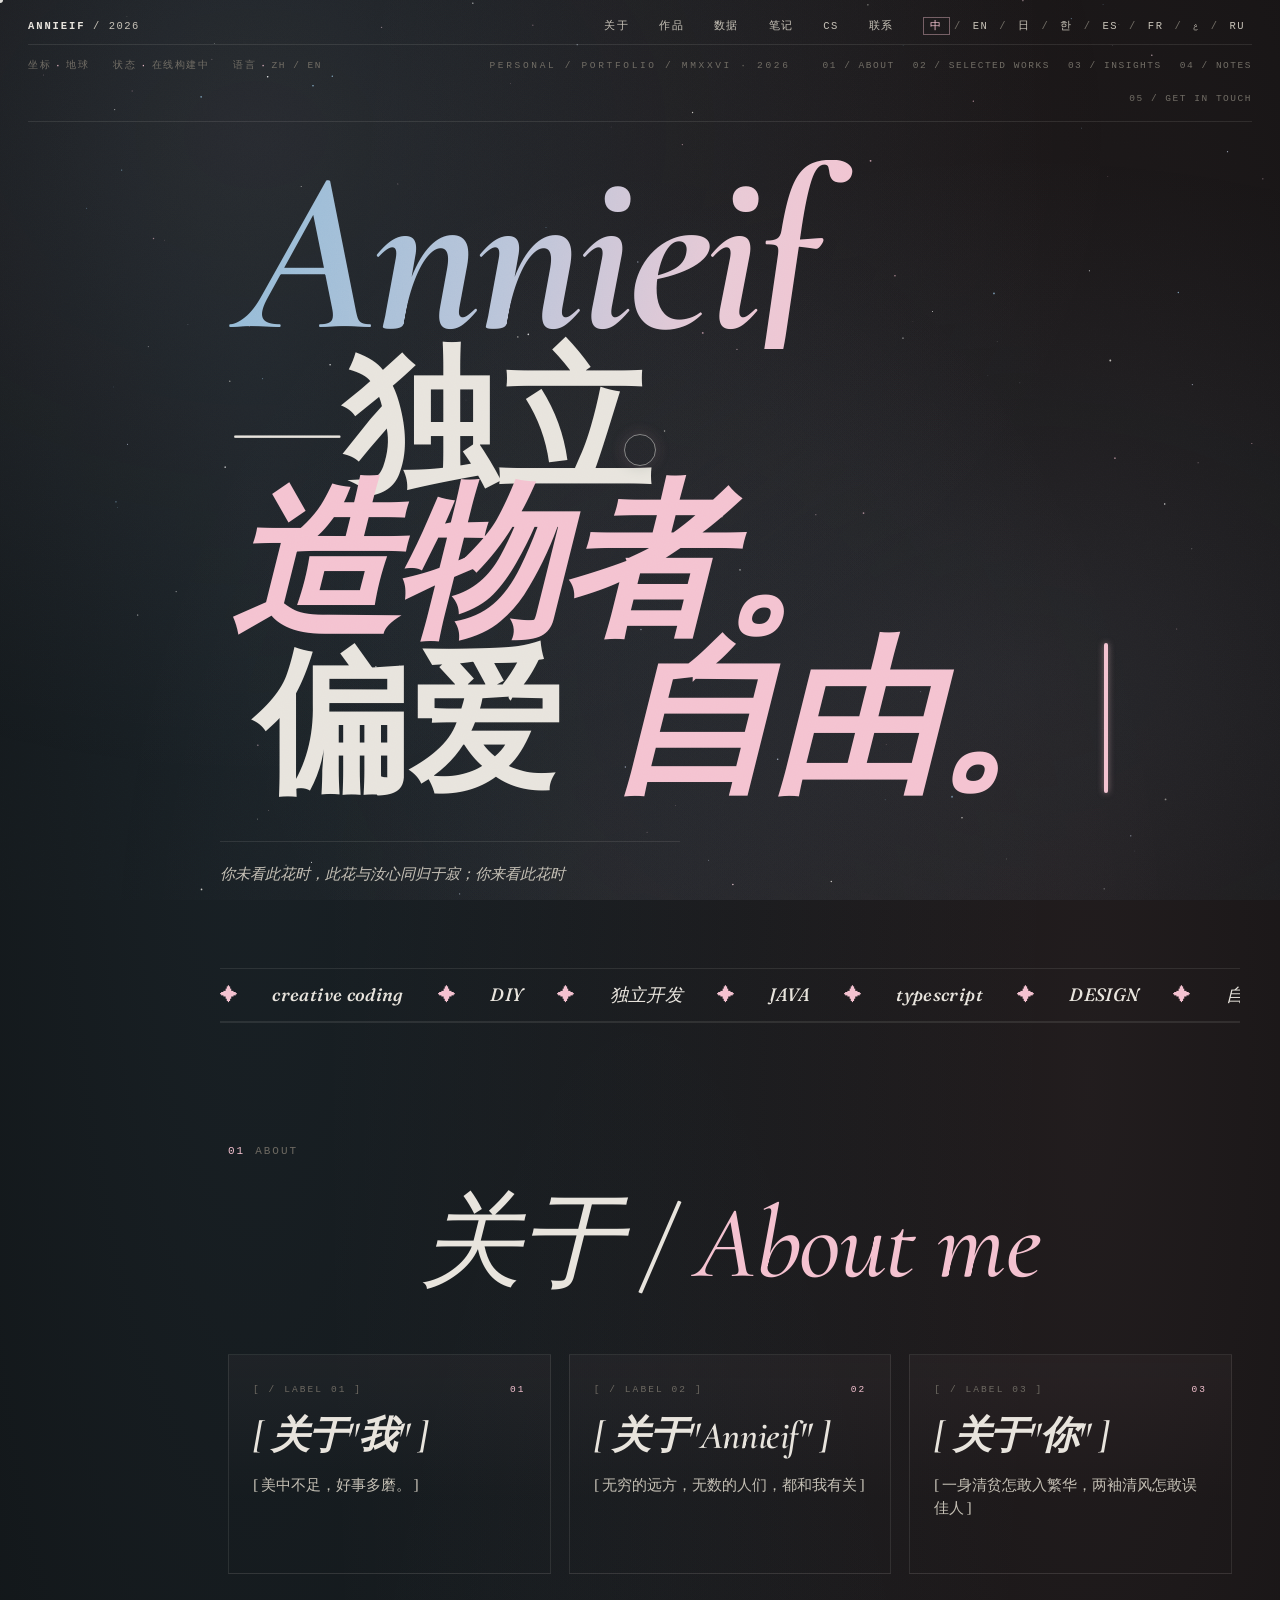
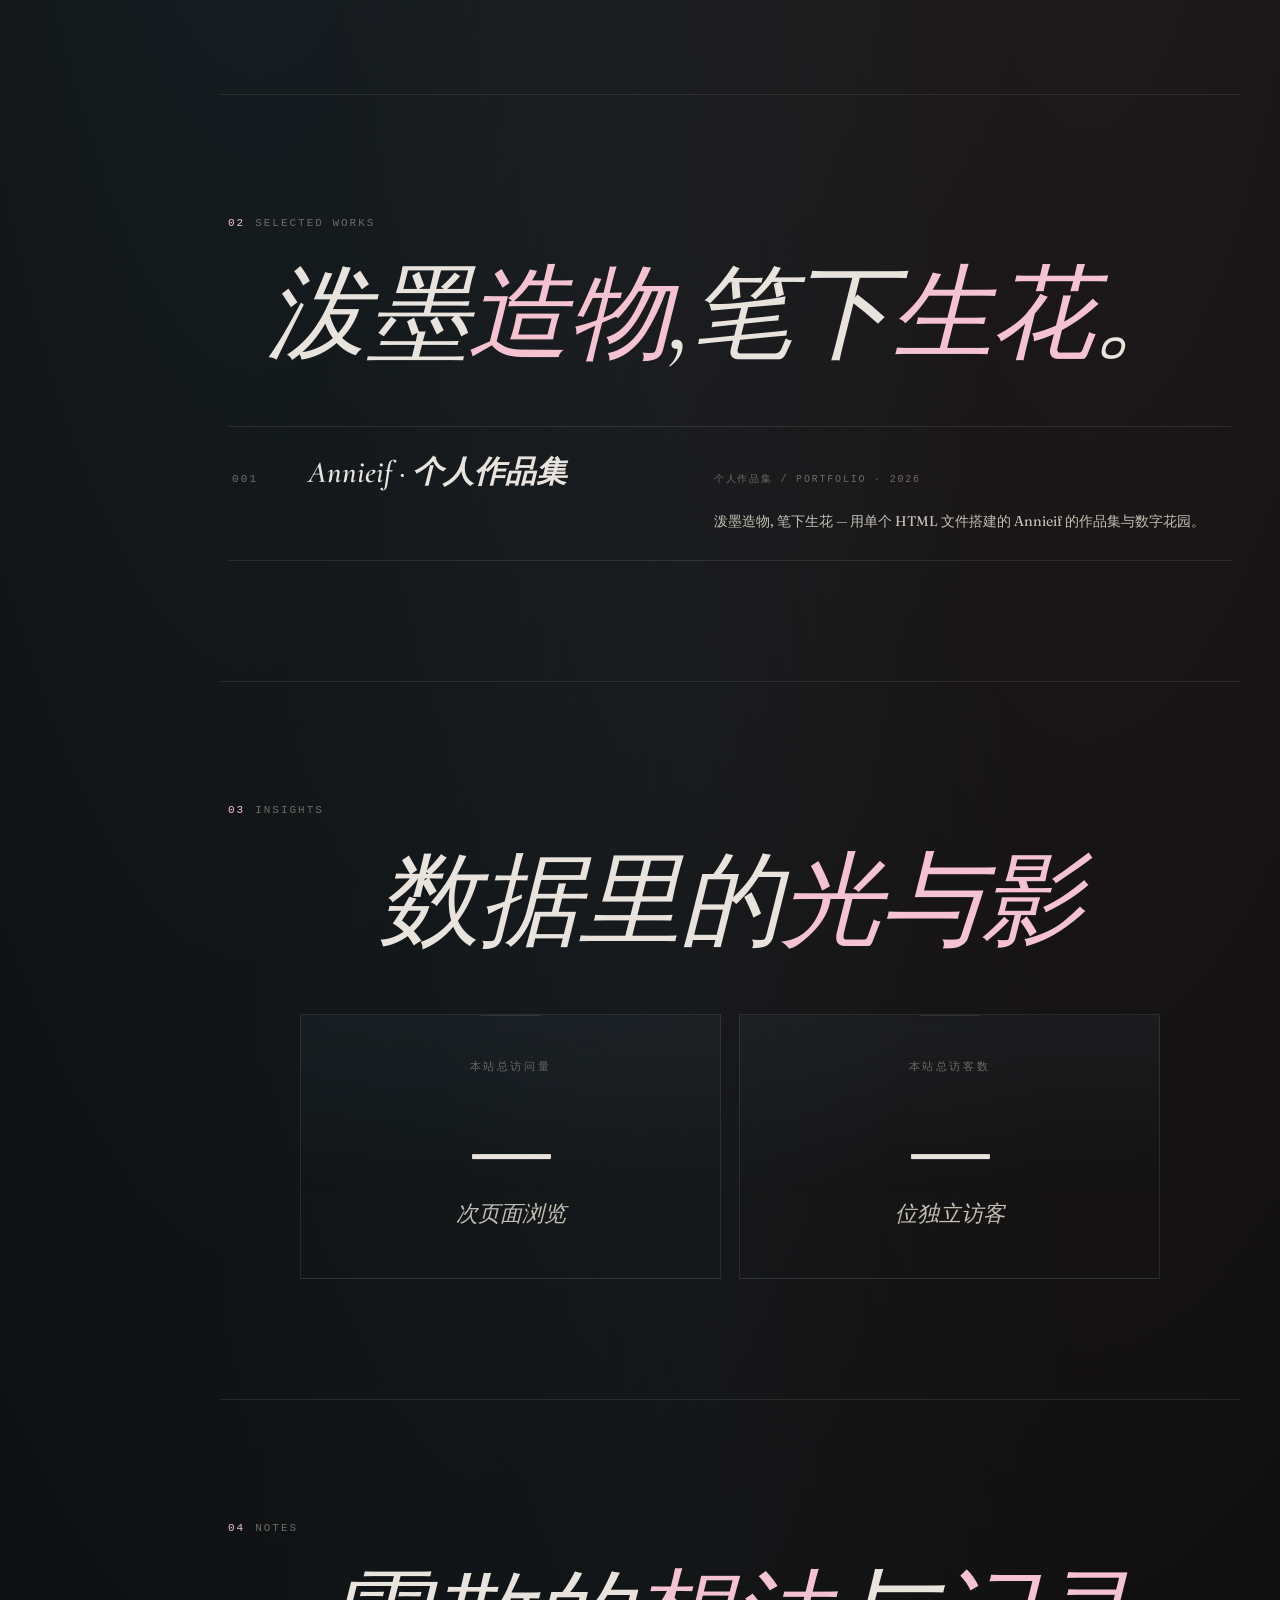
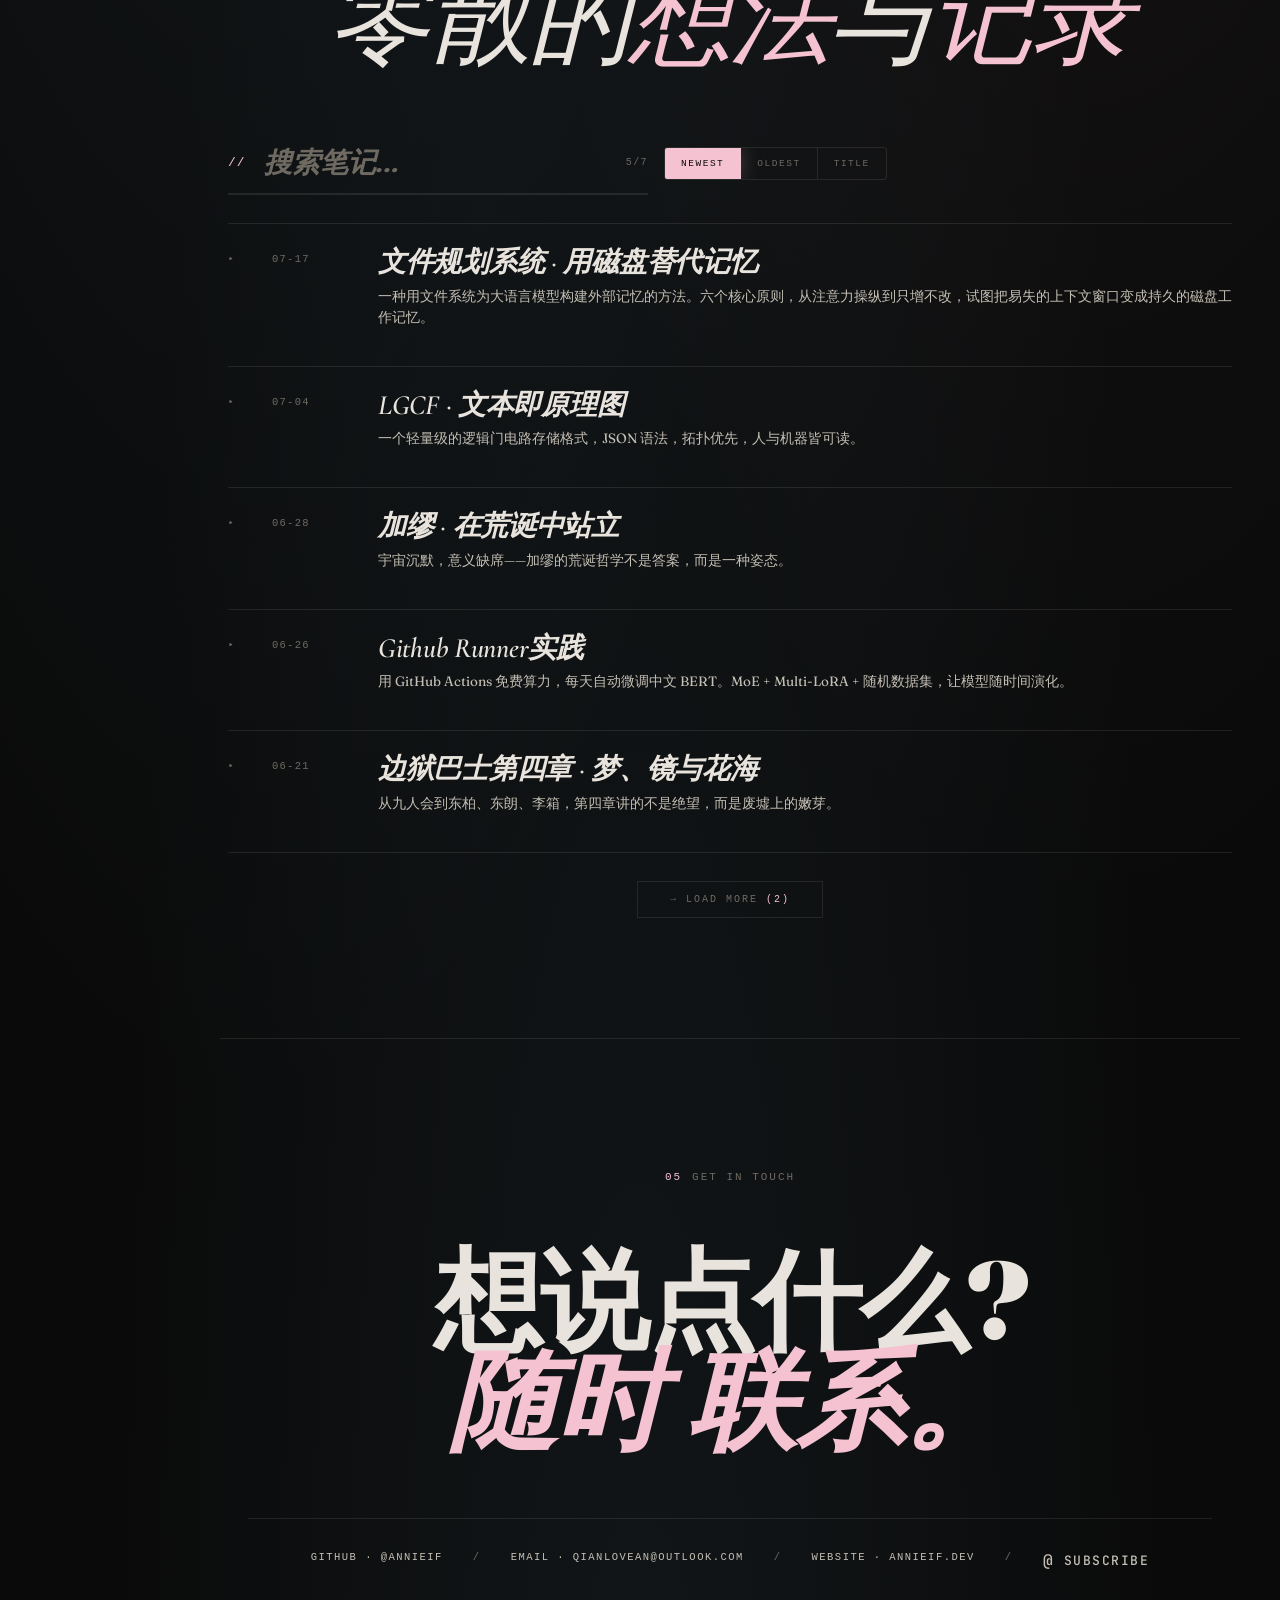
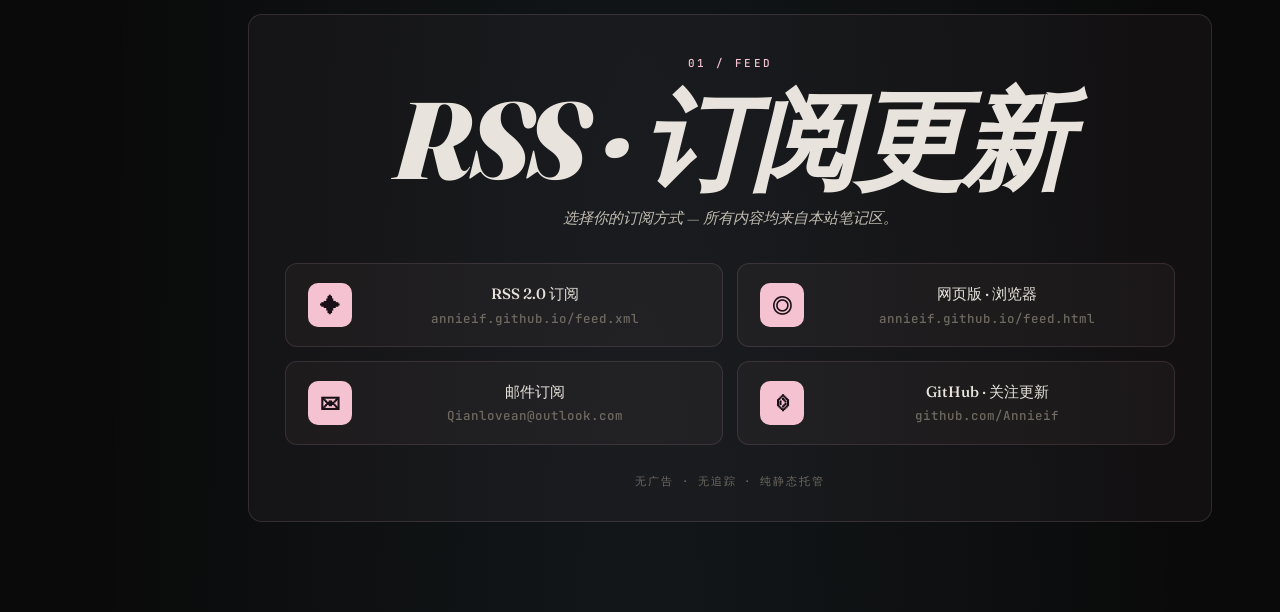
==== commit 6624aa03: "Revert "feat: 主页添加技术实验室区块入口" This reverts commit 1319faf5aa7d583eca1a15ad5b2801bc980dc092." ====
--- a/index.html
+++ b/index.html
@@ -563,102 +563,6 @@
     .proj-item .p-desc{grid-area:desc}
   }
 
-  /* ============ LAB (tech laboratory) ============ */
-  .lab-stage{
-    border:1px dashed var(--line);
-    border-radius:10px;
-    min-height:100px;
-    display:flex;align-items:center;justify-content:center;
-    background:rgba(10,10,10,.3);
-    transition:border-color .4s var(--ease);
-    margin-bottom:32px;
-  }
-  .lab-placeholder{
-    display:flex;align-items:center;gap:14px;
-    font-family:"JetBrains Mono",monospace;font-size:12px;
-    color:var(--ink-faint);
-  }
-  .lab-pulse{
-    width:10px;height:10px;border-radius:50%;
-    background:var(--accent);
-    animation:labPulse 2s var(--ease) infinite;
-  }
-  @keyframes labPulse{
-    0%,100%{opacity:.4;box-shadow:0 0 6px rgba(244,194,208,.3)}
-    50%{opacity:1;box-shadow:0 0 16px rgba(244,194,208,.7)}
-  }
-  /* ---- feed (matching notes style) ---- */
-  .lab-feed{
-    border-top:1px solid var(--line);
-    position:relative;
-  }
-  .lab-row-link{text-decoration:none;color:inherit;display:block}
-  .lab-row-link:hover .lab-title{color:var(--accent)}
-  .lab-row-link:hover .lab-tag{color:var(--accent);border-color:rgba(244,194,208,.3)}
-  .lab-row-link:hover .chevron{color:var(--accent)}
-  .lab-row{
-    display:grid;
-    grid-template-columns:28px 1fr auto;
-    gap:16px;
-    padding:22px 0;
-    border-bottom:1px solid var(--line);
-    transition:padding .35s var(--ease),background .35s var(--ease);
-    position:relative;
-    cursor:pointer;
-  }
-  .lab-row::before{
-    content:'';
-    position:absolute;
-    left:0;top:0;bottom:0;
-    width:3px;
-    background:transparent;
-    transition:background .35s var(--ease);
-    border-radius:0 2px 2px 0;
-  }
-  .lab-row-link:hover .lab-row{
-    padding-left:12px;
-    background:rgba(244,194,208,.04);
-  }
-  .lab-row-link:hover .lab-row::before{
-    background:var(--accent);
-  }
-  .lab-row .chevron{
-    font-family:"IBM Plex Mono",monospace;font-size:11px;color:var(--ink-faint);
-    display:flex;align-items:flex-start;padding-top:4px;
-    transition:color .3s var(--ease);
-    user-select:none;
-  }
-  .lab-body{display:flex;flex-direction:column;gap:6px;min-width:0}
-  .lab-title{
-    font-family:"Cormorant Garamond",serif;font-style:italic;font-weight:600;
-    font-size:clamp(20px,2.2vw,28px);line-height:1.2;letter-spacing:-.01em;
-    color:var(--ink);transition:color .35s var(--ease);
-  }
-  .lab-desc{
-    font-family:"Fraunces",serif;font-weight:400;font-size:13.5px;line-height:1.55;
-    color:var(--ink-dim);
-  }
-  .lab-tag{
-    font-family:"JetBrains Mono",monospace;font-size:9px;letter-spacing:.12em;
-    color:var(--ink-faint);text-transform:uppercase;
-    padding:3px 10px;border:1px solid var(--line);
-    border-radius:4px;white-space:nowrap;align-self:center;
-    transition:border-color .3s var(--ease),color .3s var(--ease);
-  }
-  .lab-view-all{
-    padding:18px 0;text-align:center;
-  }
-  .lab-view-all a{
-    font-family:"IBM Plex Mono",monospace;font-size:10px;letter-spacing:.2em;
-    color:var(--ink-faint);text-transform:uppercase;text-decoration:none;
-    transition:color .3s var(--ease);
-  }
-  .lab-view-all a:hover{color:var(--accent)}
-  @media (max-width:900px){
-    .lab-stage{min-height:80px}
-    .lab-row{gap:12px;padding:18px 0}
-  }
-
   /* ============ INSIGHTS (stats) ============ */
   .insights-grid{
     display:grid;grid-template-columns:1fr 1fr;gap:18px;
@@ -975,27 +879,11 @@
   #page-toc.toc-enter a:nth-child(3){animation-delay:.16s}
   #page-toc.toc-enter a:nth-child(4){animation-delay:.24s}
   #page-toc.toc-enter a:nth-child(5){animation-delay:.32s}
-  #page-toc.toc-enter a:nth-child(6){animation-delay:.40s}
   @keyframes tocEnter{
     from{opacity:0;transform:translateX(-10px)}
     to{opacity:1;transform:translateX(0)}
   }
-  /* ============ PAGE MAIN — 2-COLUMN GRID ============ */
-  .page-main{
-    width:100%;
-    display:grid;
-    grid-template-columns:1fr 1fr;
-    gap:0 48px;
-  }
-  /* 所有现有 section 默认全宽，视觉上与原来完全一致 */
-  .page-main > section{
-    grid-column:1 / -1;
-  }
-  /* 新增板块加 .half 即可占据半宽，与相邻板块并排 */
-  .page-main > section.half{
-    grid-column:span 1;
-  }
-  /* 连续两个 .half 自动并排成一行 */
+  .page-main{width:100%}
   @media (max-width:1000px){
     #page-toc{display:none}
     .page-layout{padding:0 24px}
@@ -1004,8 +892,6 @@
   @media (max-width:900px){
     .page-layout{padding:0 18px}
     .hero{padding:130px 18px 60px}
-    .page-main{grid-template-columns:1fr;gap:0}
-    .page-main > section.half{grid-column:1 / -1}
   }
 
   /* ============ LOAD MORE ============ */
@@ -1074,7 +960,6 @@
       <div class="nav">
         <a href="#about" data-i18n="nav.about">关于</a>
         <a href="#projects" data-i18n="nav.works">作品</a>
-        <a href="#lab" data-i18n="nav.lab">实验室</a>
         <a href="#insights" data-i18n="nav.insights">数据</a>
         <a href="#notes" data-i18n="nav.notes">笔记</a>
         <a href="cs.html" data-i18n="nav.cs">CS</a>
@@ -1094,10 +979,9 @@
       <div class="right">
         <span>01&nbsp;/&nbsp;<span data-i18n="sec.about">ABOUT</span></span>
         <span>02&nbsp;/&nbsp;<span data-i18n="sec.works">WORKS</span></span>
-        <span>03&nbsp;/&nbsp;<span data-i18n="sec.lab">LAB</span></span>
-        <span>04&nbsp;/&nbsp;<span data-i18n="sec.insights">INSIGHTS</span></span>
-        <span>05&nbsp;/&nbsp;<span data-i18n="sec.notes">NOTES</span></span>
-        <span>06&nbsp;/&nbsp;<span data-i18n="sec.contact">CONTACT</span></span>
+        <span>03&nbsp;/&nbsp;<span data-i18n="sec.insights">INSIGHTS</span></span>
+        <span>04&nbsp;/&nbsp;<span data-i18n="sec.notes">NOTES</span></span>
+        <span>05&nbsp;/&nbsp;<span data-i18n="sec.contact">CONTACT</span></span>
       </div>
     </div>
   </nav>
@@ -1119,24 +1003,19 @@
     <span class="toc-num">02</span>
     <span class="toc-label">Works</span>
   </a>
-  <a href="#lab" data-toc="lab">
+  <a href="#insights" data-toc="insights">
     <span class="toc-dot"></span>
     <span class="toc-num">03</span>
-    <span class="toc-label">Lab</span>
-  </a>
-  <a href="#insights" data-toc="insights">
-    <span class="toc-dot"></span>
-    <span class="toc-num">04</span>
     <span class="toc-label">Insights</span>
   </a>
   <a href="#notes" data-toc="notes">
     <span class="toc-dot"></span>
-    <span class="toc-num">05</span>
+    <span class="toc-num">04</span>
     <span class="toc-label">Notes</span>
   </a>
   <a href="#contact" data-toc="contact">
     <span class="toc-dot"></span>
-    <span class="toc-num">06</span>
+    <span class="toc-num">05</span>
     <span class="toc-label">Contact</span>
   </a>
 </nav>
@@ -1166,72 +1045,10 @@
   <div class="proj-list" id="projList"><!-- populated by JS --></div>
 </section>
 
-<!-- LAB -->
-<section id="lab">
-  <div class="sec-head">
-    <div class="label-left"><span class="num">03</span><span data-i18n="sec.lab">Tech Lab</span></div>
-    <div class="sub" data-i18n-html="sec.labSub"></div>
-  </div>
-  <div class="lab-stage" id="labWasmStage">
-    <div class="lab-placeholder">
-      <span class="lab-pulse"></span>
-      <span data-i18n="lab.wasmIdle">Wasm 运行时就绪，等待加载模块…</span>
-    </div>
-  </div>
-  <div class="lab-feed" id="labExpList">
-    <div class="lab-view-all">
-      <a href="lab.html" data-i18n="lab.viewAll">查看全部实验 →</a>
-    </div>
-  </div>
-</section>
-
-<script>
-/* =====================================================
-   Lab Wasm Loader — 加载 Java → Wasm 编译产物
-   用法:
-     Lab.load('/lab/my_module.wasm', { imports... })
-       .then(instance => { ... });
-   ===================================================== */
-(function(){
-  const stage = document.getElementById('labWasmStage');
-  if (!stage) return;
-
-  window.Lab = {
-    async load(wasmUrl, imports = {}) {
-      const placeholder = stage.querySelector('.lab-placeholder');
-      if (placeholder) {
-        placeholder.querySelector('span:last-child').textContent = 'Loading Wasm module…';
-      }
-      try {
-        const env = {
-          memory: new WebAssembly.Memory({ initial: 256, maximum: 512 }),
-          ...imports
-        };
-        const { instance } = await WebAssembly.instantiateStreaming(
-          fetch(wasmUrl), { env }
-        );
-        stage.innerHTML = '';
-        stage.style.border = '1px solid var(--line-strong)';
-        const info = document.createElement('div');
-        info.style.cssText = 'font-family:"JetBrains Mono",monospace;font-size:11px;color:var(--ink-dim);text-align:center';
-        info.innerHTML = 'Wasm module loaded<br><span style="color:var(--accent);font-size:10px">' + wasmUrl + '</span>';
-        stage.appendChild(info);
-        return instance;
-      } catch (e) {
-        if (placeholder) {
-          placeholder.querySelector('span:last-child').textContent = 'Failed: ' + e.message;
-        }
-        throw e;
-      }
-    }
-  };
-})();
-</script>
-
 <!-- INSIGHTS -->
 <section id="insights">
   <div class="sec-head">
-    <div class="label-left"><span class="num">04</span><span data-i18n="sec.insights">Insights</span></div>
+    <div class="label-left"><span class="num">03</span><span data-i18n="sec.insights">Insights</span></div>
     <div class="sub" data-i18n-html="sec.insightsSub"></div>
   </div>
   <div class="insights-grid">
@@ -1253,7 +1070,7 @@
 <!-- NOTES -->
 <section id="notes">
   <div class="sec-head">
-    <div class="label-left"><span class="num">05</span><span data-i18n="sec.notes">Notes</span></div>
+    <div class="label-left"><span class="num">04</span><span data-i18n="sec.notes">Notes</span></div>
     <div class="sub" data-i18n-html="sec.notesSub"></div>
   </div>
   <div class="notes-toolbar" id="notesToolbar">
@@ -1274,7 +1091,7 @@
 <!-- CONTACT -->
 <section id="contact" class="contact">
   <div class="sec-head center">
-    <div><span class="num">06</span><span data-i18n="sec.contact">Get in touch</span></div>
+    <div><span class="num">05</span><span data-i18n="sec.contact">Get in touch</span></div>
   </div>
   <h3 data-i18n-html="contact.title"></h3>
 
@@ -1347,7 +1164,6 @@
     'nav.year': '2026',
     'nav.about': '关于',
     'nav.works': '作品',
-    'nav.lab': '实验室',
     'nav.insights': '数据',
     'nav.notes': '笔记',
     'nav.cs': 'CS',
@@ -1363,10 +1179,6 @@
     'sec.aboutSub': '关于 / <em>About me</em>',
     'sec.works': 'Selected Works',
     'sec.worksSub': '泼墨<em>造物</em>,笔下<em>生花</em>。',
-    'sec.lab': 'Tech Lab',
-    'sec.labSub': '技术<em>实验室</em>',
-    'lab.wasmIdle': 'Wasm 运行时就绪，等待加载模块…',
-    'lab.viewAll': '查看全部实验 →',
     'sec.contact': 'Get in touch',
     'sec.insights': 'Insights',
     'sec.insightsSub': '数据里的<em>光与影</em>',
@@ -1427,7 +1239,6 @@
     'nav.year': '2026',
     'nav.about': 'About',
     'nav.works': 'Works',
-    'nav.lab': 'Lab',
     'nav.insights': 'Insights',
     'nav.notes': 'Notes',
     'nav.cs': 'CS',
@@ -1443,10 +1254,6 @@
     'sec.aboutSub': '<em>关于</em> / About me',
     'sec.works': 'Selected Works',
     'sec.worksSub': 'Ink-splashed worlds,<br>pen-breath flowers bloom.',
-    'sec.lab': 'Tech Lab',
-    'sec.labSub': '<em>Tech Lab</em>',
-    'lab.wasmIdle': 'Wasm runtime ready, awaiting module load…',
-    'lab.viewAll': 'View All Experiments →',
     'sec.contact': 'Get in touch',
     'sec.insights': 'Insights',
     'sec.insightsSub': '<em>Light</em> and <em>shadows</em> in the data',
@@ -1504,7 +1311,6 @@
     'nav.year': '2026',
     'nav.about': 'プロフィール',
     'nav.works': '作品',
-    'nav.lab': 'ラボ',
     'nav.insights': 'データ',
     'nav.notes': 'ノート',
     'nav.cs': 'CS',
@@ -1520,10 +1326,6 @@
     'sec.aboutSub': '私について / <em>About me</em>',
     'sec.works': 'Selected Works',
     'sec.worksSub': '<em>墨</em>をはじき、<em>筆</em>より花が咲く。',
-    'sec.lab': 'Tech Lab',
-    'sec.labSub': '<em>技術ラボ</em>',
-    'lab.wasmIdle': 'Wasm ランタイム準備完了、モジュールのロード待ち…',
-    'lab.viewAll': 'すべての実験を見る →',
     'sec.contact': 'Get in touch',
     'sec.insights': 'Insights',
     'sec.insightsSub': 'データに宿る<em>光と影</em>',
@@ -1573,7 +1375,6 @@
     'nav.year': '2026',
     'nav.about': '프로필',
     'nav.works': '작품',
-    'nav.lab': '연구실',
     'nav.insights': '데이터',
     'nav.notes': '노트',
     'nav.cs': 'CS',
@@ -1589,10 +1390,6 @@
     'sec.aboutSub': '나에 대해 / <em>About me</em>',
     'sec.works': 'Selected Works',
     'sec.worksSub': '먹물 튄 세상,<br>붓숨으로 꽃 피우리.',
-    'sec.lab': 'Tech Lab',
-    'sec.labSub': '<em>기술 연구실</em>',
-    'lab.wasmIdle': 'Wasm 런타임 준비 완료, 모듈 로드 대기 중…',
-    'lab.viewAll': '모든 실험 보기 →',
     'sec.contact': 'Get in touch',
     'sec.insights': 'Insights',
     'sec.insightsSub': '데이터 속의<em>빛과 그림자</em>',
@@ -1642,7 +1439,6 @@
     'nav.year': '2026',
     'nav.about': 'Perfil',
     'nav.works': 'Obras',
-    'nav.lab': 'Lab',
     'nav.insights': 'Datos',
     'nav.notes': 'Notas',
     'nav.contact': 'Contacto',
@@ -1657,10 +1453,6 @@
     'sec.aboutSub': 'Acerca de mí / <em>About me</em>',
     'sec.works': 'Selected Works',
     'sec.worksSub': 'Mundos hechos de gotas de tinta,<br>flores que brotan del aliento del pincel.',
-    'sec.lab': 'Tech Lab',
-    'sec.labSub': '<em>Laboratorio</em> Técnico',
-    'lab.wasmIdle': 'Runtime Wasm listo, esperando carga del módulo…',
-    'lab.viewAll': 'Ver Todos los Experimentos →',
     'sec.contact': 'Get in touch',
     'sec.insights': 'Insights',
     'sec.insightsSub': '<em>Luz y sombra</em> entre los números',
@@ -1710,7 +1502,6 @@
     'nav.year': '2026',
     'nav.about': 'Profil',
     'nav.works': 'Œuvres',
-    'nav.lab': 'Labo',
     'nav.insights': 'Données',
     'nav.notes': 'Notes',
     'nav.cs': 'CS',
@@ -1726,10 +1517,6 @@
     'sec.aboutSub': 'À mon sujet / <em>About me</em>',
     'sec.works': 'Selected Works',
     'sec.worksSub': 'Des mondes faits de gouttes d\'encre,<br>des fleurs naissent du souffle du pinceau.',
-    'sec.lab': 'Tech Lab',
-    'sec.labSub': '<em>Laboratoire</em> Technique',
-    'lab.wasmIdle': 'Runtime Wasm prêt, en attente du chargement du module…',
-    'lab.viewAll': 'Voir Toutes les Expériences →',
     'sec.contact': 'Get in touch',
     'sec.insights': 'Insights',
     'sec.insightsSub': '<em>Lumière et ombre</em> au cœur des chiffres',
@@ -1779,7 +1566,6 @@
     'nav.year': '2026',
     'nav.about': 'نبذة',
     'nav.works': 'أعمال',
-    'nav.lab': 'مختبر',
     'nav.insights': 'رؤى',
     'nav.notes': 'مدوّنات',
     'nav.cs': 'CS',
@@ -1795,10 +1581,6 @@
     'sec.aboutSub': 'عنّي / <em>About me</em>',
     'sec.works': 'أعمال مختارة',
     'sec.worksSub': 'عوالمٌ تتناثر بها الحبر،<br>وأزهارٌ تنبت من أنفاسِ القلم.',
-    'sec.lab': 'Tech Lab',
-    'sec.labSub': '<em>مختبر</em> تقني',
-    'lab.wasmIdle': 'بيئة Wasm جاهزة، في انتظار تحميل الوحدة…',
-    'lab.viewAll': 'عرض جميع التجارب →',
     'sec.contact': 'تواصل معي',
     'sec.insights': 'رؤى',
     'sec.insightsSub': '<em>نور وظلّ</em> في تدفّق البيانات',
@@ -1848,7 +1630,6 @@
     'nav.year': '2026',
     'nav.about': 'Обо мне',
     'nav.works': 'Работы',
-    'nav.lab': 'Лаб',
     'nav.insights': 'Данные',
     'nav.notes': 'Заметки',
     'nav.cs': 'CS',
@@ -1864,10 +1645,6 @@
     'sec.aboutSub': 'Обо мне / <em>About me</em>',
     'sec.works': 'Selected Works',
     'sec.worksSub': 'Миры, окроплённые чернилами,<br>цветы расцветают от дыхания кисти.',
-    'sec.lab': 'Tech Lab',
-    'sec.labSub': '<em>Техническая</em> Лаборатория',
-    'lab.wasmIdle': 'Среда Wasm готова, ожидание загрузки модуля…',
-    'lab.viewAll': 'Все Эксперименты →',
     'sec.contact': 'Get in touch',
     'sec.insights': 'Insights',
     'sec.insightsSub': '<em>Свет и тень</em> в потоке данных',
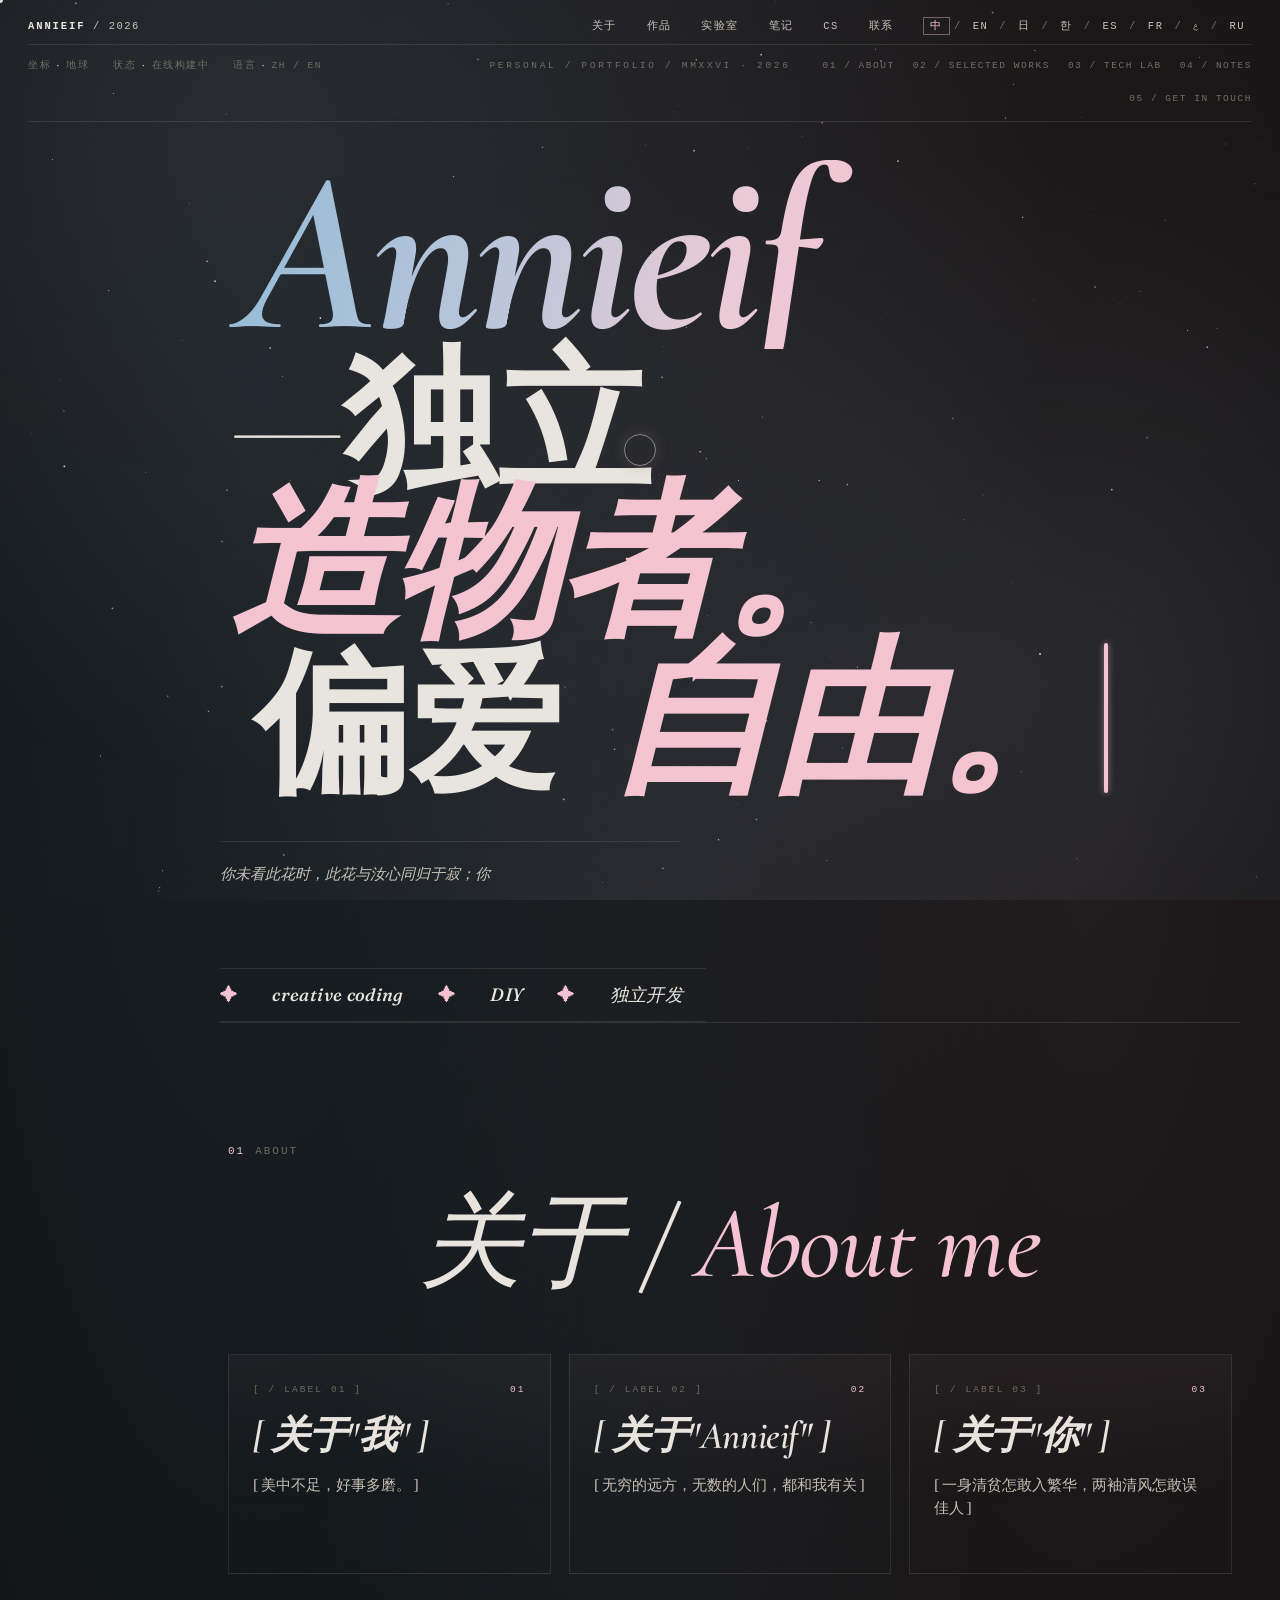
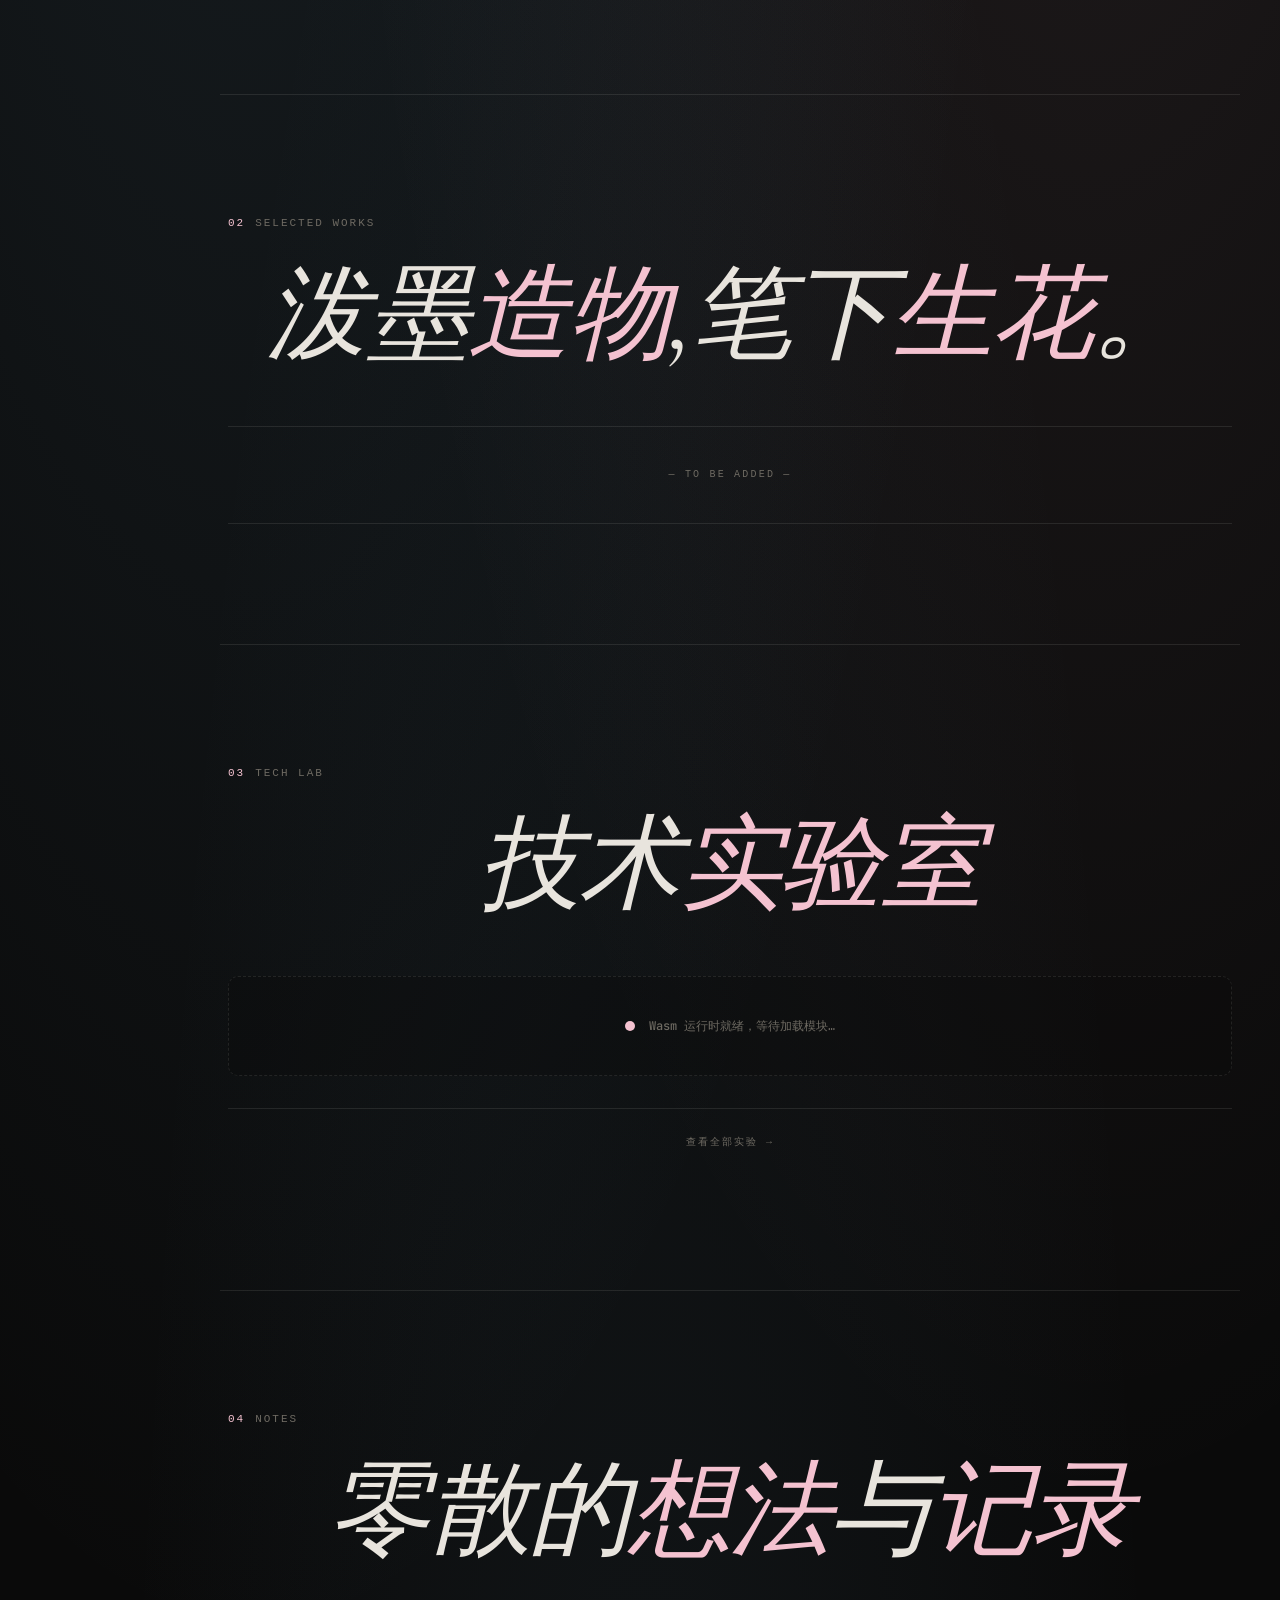
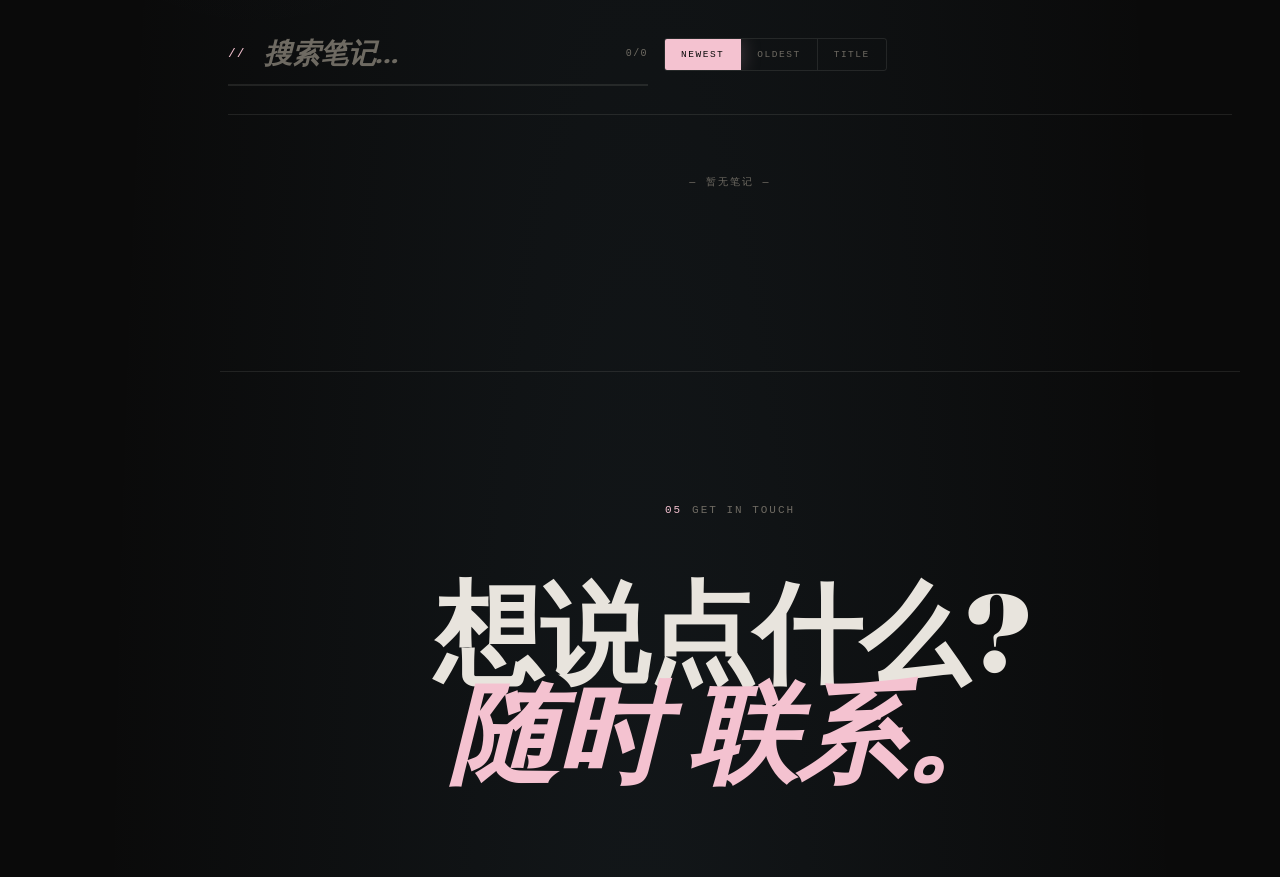
==== commit bc7bf270: "feat: create framework-only version of main page - Remove Insights section, empty Works items, simpl" ====
--- a/index.html
+++ b/index.html
@@ -563,6 +563,102 @@
     .proj-item .p-desc{grid-area:desc}
   }
 
+  /* ============ LAB (tech laboratory) ============ */
+  .lab-stage{
+    border:1px dashed var(--line);
+    border-radius:10px;
+    min-height:100px;
+    display:flex;align-items:center;justify-content:center;
+    background:rgba(10,10,10,.3);
+    transition:border-color .4s var(--ease);
+    margin-bottom:32px;
+  }
+  .lab-placeholder{
+    display:flex;align-items:center;gap:14px;
+    font-family:"JetBrains Mono",monospace;font-size:12px;
+    color:var(--ink-faint);
+  }
+  .lab-pulse{
+    width:10px;height:10px;border-radius:50%;
+    background:var(--accent);
+    animation:labPulse 2s var(--ease) infinite;
+  }
+  @keyframes labPulse{
+    0%,100%{opacity:.4;box-shadow:0 0 6px rgba(244,194,208,.3)}
+    50%{opacity:1;box-shadow:0 0 16px rgba(244,194,208,.7)}
+  }
+  /* ---- feed (matching notes style) ---- */
+  .lab-feed{
+    border-top:1px solid var(--line);
+    position:relative;
+  }
+  .lab-row-link{text-decoration:none;color:inherit;display:block}
+  .lab-row-link:hover .lab-title{color:var(--accent)}
+  .lab-row-link:hover .lab-tag{color:var(--accent);border-color:rgba(244,194,208,.3)}
+  .lab-row-link:hover .chevron{color:var(--accent)}
+  .lab-row{
+    display:grid;
+    grid-template-columns:28px 1fr auto;
+    gap:16px;
+    padding:22px 0;
+    border-bottom:1px solid var(--line);
+    transition:padding .35s var(--ease),background .35s var(--ease);
+    position:relative;
+    cursor:pointer;
+  }
+  .lab-row::before{
+    content:'';
+    position:absolute;
+    left:0;top:0;bottom:0;
+    width:3px;
+    background:transparent;
+    transition:background .35s var(--ease);
+    border-radius:0 2px 2px 0;
+  }
+  .lab-row-link:hover .lab-row{
+    padding-left:12px;
+    background:rgba(244,194,208,.04);
+  }
+  .lab-row-link:hover .lab-row::before{
+    background:var(--accent);
+  }
+  .lab-row .chevron{
+    font-family:"IBM Plex Mono",monospace;font-size:11px;color:var(--ink-faint);
+    display:flex;align-items:flex-start;padding-top:4px;
+    transition:color .3s var(--ease);
+    user-select:none;
+  }
+  .lab-body{display:flex;flex-direction:column;gap:6px;min-width:0}
+  .lab-title{
+    font-family:"Cormorant Garamond",serif;font-style:italic;font-weight:600;
+    font-size:clamp(20px,2.2vw,28px);line-height:1.2;letter-spacing:-.01em;
+    color:var(--ink);transition:color .35s var(--ease);
+  }
+  .lab-desc{
+    font-family:"Fraunces",serif;font-weight:400;font-size:13.5px;line-height:1.55;
+    color:var(--ink-dim);
+  }
+  .lab-tag{
+    font-family:"JetBrains Mono",monospace;font-size:9px;letter-spacing:.12em;
+    color:var(--ink-faint);text-transform:uppercase;
+    padding:3px 10px;border:1px solid var(--line);
+    border-radius:4px;white-space:nowrap;align-self:center;
+    transition:border-color .3s var(--ease),color .3s var(--ease);
+  }
+  .lab-view-all{
+    padding:18px 0;text-align:center;
+  }
+  .lab-view-all a{
+    font-family:"IBM Plex Mono",monospace;font-size:10px;letter-spacing:.2em;
+    color:var(--ink-faint);text-transform:uppercase;text-decoration:none;
+    transition:color .3s var(--ease);
+  }
+  .lab-view-all a:hover{color:var(--accent)}
+  @media (max-width:900px){
+    .lab-stage{min-height:80px}
+    .lab-row{gap:12px;padding:18px 0}
+  }
+
   /* ============ INSIGHTS (stats) ============ */
   .insights-grid{
     display:grid;grid-template-columns:1fr 1fr;gap:18px;
@@ -879,11 +975,27 @@
   #page-toc.toc-enter a:nth-child(3){animation-delay:.16s}
   #page-toc.toc-enter a:nth-child(4){animation-delay:.24s}
   #page-toc.toc-enter a:nth-child(5){animation-delay:.32s}
+  #page-toc.toc-enter a:nth-child(6){animation-delay:.40s}
   @keyframes tocEnter{
     from{opacity:0;transform:translateX(-10px)}
     to{opacity:1;transform:translateX(0)}
   }
-  .page-main{width:100%}
+  /* ============ PAGE MAIN — 2-COLUMN GRID ============ */
+  .page-main{
+    width:100%;
+    display:grid;
+    grid-template-columns:1fr 1fr;
+    gap:0 48px;
+  }
+  /* 所有现有 section 默认全宽，视觉上与原来完全一致 */
+  .page-main > section{
+    grid-column:1 / -1;
+  }
+  /* 新增板块加 .half 即可占据半宽，与相邻板块并排 */
+  .page-main > section.half{
+    grid-column:span 1;
+  }
+  /* 连续两个 .half 自动并排成一行 */
   @media (max-width:1000px){
     #page-toc{display:none}
     .page-layout{padding:0 24px}
@@ -892,6 +1004,8 @@
   @media (max-width:900px){
     .page-layout{padding:0 18px}
     .hero{padding:130px 18px 60px}
+    .page-main{grid-template-columns:1fr;gap:0}
+    .page-main > section.half{grid-column:1 / -1}
   }
 
   /* ============ LOAD MORE ============ */
@@ -960,7 +1074,7 @@
       <div class="nav">
         <a href="#about" data-i18n="nav.about">关于</a>
         <a href="#projects" data-i18n="nav.works">作品</a>
-        <a href="#insights" data-i18n="nav.insights">数据</a>
+        <a href="#lab" data-i18n="nav.lab">实验室</a>
         <a href="#notes" data-i18n="nav.notes">笔记</a>
         <a href="cs.html" data-i18n="nav.cs">CS</a>
         <a href="#contact" data-i18n="nav.contact">联系</a>
@@ -979,7 +1093,7 @@
       <div class="right">
         <span>01&nbsp;/&nbsp;<span data-i18n="sec.about">ABOUT</span></span>
         <span>02&nbsp;/&nbsp;<span data-i18n="sec.works">WORKS</span></span>
-        <span>03&nbsp;/&nbsp;<span data-i18n="sec.insights">INSIGHTS</span></span>
+        <span>03&nbsp;/&nbsp;<span data-i18n="sec.lab">LAB</span></span>
         <span>04&nbsp;/&nbsp;<span data-i18n="sec.notes">NOTES</span></span>
         <span>05&nbsp;/&nbsp;<span data-i18n="sec.contact">CONTACT</span></span>
       </div>
@@ -1003,10 +1117,10 @@
     <span class="toc-num">02</span>
     <span class="toc-label">Works</span>
   </a>
-  <a href="#insights" data-toc="insights">
+  <a href="#lab" data-toc="lab">
     <span class="toc-dot"></span>
     <span class="toc-num">03</span>
-    <span class="toc-label">Insights</span>
+    <span class="toc-label">Lab</span>
   </a>
   <a href="#notes" data-toc="notes">
     <span class="toc-dot"></span>
@@ -1045,27 +1159,67 @@
   <div class="proj-list" id="projList"><!-- populated by JS --></div>
 </section>
 
-<!-- INSIGHTS -->
-<section id="insights">
+<!-- LAB -->
+<section id="lab">
   <div class="sec-head">
-    <div class="label-left"><span class="num">03</span><span data-i18n="sec.insights">Insights</span></div>
-    <div class="sub" data-i18n-html="sec.insightsSub"></div>
+    <div class="label-left"><span class="num">03</span><span data-i18n="sec.lab">Tech Lab</span></div>
+    <div class="sub" data-i18n-html="sec.labSub"></div>
   </div>
-  <div class="insights-grid">
-    <div class="insights-stat">
-      <div class="k" data-i18n="insights.pvLabel">本站总访问量</div>
-      <div class="big"><span id="pvDisplay">—</span></div>
-      <div class="sub" data-i18n="insights.pvSub">次页面浏览</div>
-    </div>
-    <div class="insights-stat">
-      <div class="k" data-i18n="insights.uvLabel">本站总访客数</div>
-      <div class="big"><span id="uvDisplay">—</span></div>
-      <div class="sub" data-i18n="insights.uvSub">位独立访客</div>
+  <div class="lab-stage" id="labWasmStage">
+    <div class="lab-placeholder">
+      <span class="lab-pulse"></span>
+      <span data-i18n="lab.wasmIdle">Wasm 运行时就绪，等待加载模块…</span>
     </div>
   </div>
-  <span id="busuanzi_value_site_pv" style="display:none">—</span>
-  <span id="busuanzi_value_site_uv" style="display:none">—</span>
+  <div class="lab-feed" id="labExpList">
+    <div class="lab-view-all">
+      <a href="lab.html" data-i18n="lab.viewAll">查看全部实验 →</a>
+    </div>
+  </div>
 </section>
+
+<script>
+/* =====================================================
+   Lab Wasm Loader — 加载 Java → Wasm 编译产物
+   用法:
+     Lab.load('/lab/my_module.wasm', { imports... })
+       .then(instance => { ... });
+   ===================================================== */
+(function(){
+  const stage = document.getElementById('labWasmStage');
+  if (!stage) return;
+
+  window.Lab = {
+    async load(wasmUrl, imports = {}) {
+      const placeholder = stage.querySelector('.lab-placeholder');
+      if (placeholder) {
+        placeholder.querySelector('span:last-child').textContent = 'Loading Wasm module…';
+      }
+      try {
+        const env = {
+          memory: new WebAssembly.Memory({ initial: 256, maximum: 512 }),
+          ...imports
+        };
+        const { instance } = await WebAssembly.instantiateStreaming(
+          fetch(wasmUrl), { env }
+        );
+        stage.innerHTML = '';
+        stage.style.border = '1px solid var(--line-strong)';
+        const info = document.createElement('div');
+        info.style.cssText = 'font-family:"JetBrains Mono",monospace;font-size:11px;color:var(--ink-dim);text-align:center';
+        info.innerHTML = 'Wasm module loaded<br><span style="color:var(--accent);font-size:10px">' + wasmUrl + '</span>';
+        stage.appendChild(info);
+        return instance;
+      } catch (e) {
+        if (placeholder) {
+          placeholder.querySelector('span:last-child').textContent = 'Failed: ' + e.message;
+        }
+        throw e;
+      }
+    }
+  };
+})();
+</script>
 
 <!-- NOTES -->
 <section id="notes">
@@ -1094,60 +1248,6 @@
     <div><span class="num">05</span><span data-i18n="sec.contact">Get in touch</span></div>
   </div>
   <h3 data-i18n-html="contact.title"></h3>
-
-  <div class="contact-links">
-    <a href="https://github.com/Annieif" target="_blank" rel="noopener"><span data-i18n="contact.github">GitHub · @Annieif</span></a>
-    <span class="sep">/</span>
-    <a href="mailto:Qianlovean@outlook.com"><span data-i18n="contact.email">Email · Qianlovean@outlook.com</span></a>
-    <span class="sep">/</span>
-    <a href="#"><span data-i18n="contact.site">Website · annieif.dev</span></a>
-    <span class="sep">/</span>
-    <a href="https://github.com/Annieif/Annieif.github.io/issues/new?title=New+Subscription&labels=subscription&body=Name%3A+%0AEmail%3A+"
-       target="_blank" rel="noopener" style="display:flex;align-items:center;gap:10px;color:var(--ink-dim);text-decoration:none;font-family:'JetBrains Mono',monospace;font-size:13px;transition:color .3s"
-       onmouseover="this.style.color='var(--accent)'" onmouseout="this.style.color=''">
-      <span style="font-size:16px">@</span>
-      <span>Subscribe</span>
-    </a>
-  </div>
-
-  <div class="rss-block">
-    <div class="rss-head">
-      <span class="ico">01 / feed</span>
-      <h3 data-i18n="rss.title">RSS · 订阅更新</h3>
-    </div>
-    <p class="rss-desc" data-i18n="rss.desc">选择你的订阅方式 — 所有内容均来自本站笔记区。</p>
-    <div class="rss-rows">
-      <a class="rss-row" href="#" id="rssCopyBtn">
-        <div class="ico">✦</div>
-        <div class="text">
-          <div class="name" data-i18n="rss.rssLabel">RSS 2.0 订阅</div>
-          <div class="meta">annieif.github.io/feed.xml</div>
-        </div>
-      </a>
-      <a class="rss-row" href="feed.html">
-        <div class="ico">◎</div>
-        <div class="text">
-          <div class="name" data-i18n="rss.htmlLabel">网页版 · 浏览器</div>
-          <div class="meta">annieif.github.io/feed.html</div>
-        </div>
-      </a>
-      <a class="rss-row" href="mailto:Qianlovean@outlook.com?subject=%E8%AE%A2%E9%98%85%20Annieif%20%E7%AC%94%E8%AE%B0%E6%9B%B4%E6%96%B0">
-        <div class="ico">✉</div>
-        <div class="text">
-          <div class="name" data-i18n="rss.emailLabel">邮件订阅</div>
-          <div class="meta">Qianlovean@outlook.com</div>
-        </div>
-      </a>
-      <a class="rss-row" href="https://github.com/Annieif" target="_blank" rel="noopener">
-        <div class="ico">⌬</div>
-        <div class="text">
-          <div class="name" data-i18n="rss.githubLabel">GitHub · 关注更新</div>
-          <div class="meta">github.com/Annieif</div>
-        </div>
-      </a>
-    </div>
-    <div class="rss-footer" data-i18n="rss.footer">no ads · no tracking · statically hosted</div>
-  </div>
 </section>
 
   </div><!-- .page-main -->
@@ -1164,6 +1264,7 @@
     'nav.year': '2026',
     'nav.about': '关于',
     'nav.works': '作品',
+    'nav.lab': '实验室',
     'nav.insights': '数据',
     'nav.notes': '笔记',
     'nav.cs': 'CS',
@@ -1179,6 +1280,10 @@
     'sec.aboutSub': '关于 / <em>About me</em>',
     'sec.works': 'Selected Works',
     'sec.worksSub': '泼墨<em>造物</em>,笔下<em>生花</em>。',
+    'sec.lab': 'Tech Lab',
+    'sec.labSub': '技术<em>实验室</em>',
+    'lab.wasmIdle': 'Wasm 运行时就绪，等待加载模块…',
+    'lab.viewAll': '查看全部实验 →',
     'sec.contact': 'Get in touch',
     'sec.insights': 'Insights',
     'sec.insightsSub': '数据里的<em>光与影</em>',
@@ -1213,9 +1318,7 @@
     ],
 
     // ======== 在此编辑 Selected Works 条目(会指向 works/001.html 等) ========
-    'works.items': [
-      { title: 'Annieif · 个人作品集', tag: '个人作品集 / PORTFOLIO · 2026', text: '泼墨造物, 笔下生花 — 用单个 HTML 文件搭建的 Annieif 的作品集与数字花园。' },
-    ],
+    'works.items': [],
 
     'contact.title': '想说点什么?<br><em>随时 联系。</em>',
     'contact.github': 'GitHub · @Annieif',
@@ -1239,6 +1342,7 @@
     'nav.year': '2026',
     'nav.about': 'About',
     'nav.works': 'Works',
+    'nav.lab': 'Lab',
     'nav.insights': 'Insights',
     'nav.notes': 'Notes',
     'nav.cs': 'CS',
@@ -1254,6 +1358,10 @@
     'sec.aboutSub': '<em>关于</em> / About me',
     'sec.works': 'Selected Works',
     'sec.worksSub': 'Ink-splashed worlds,<br>pen-breath flowers bloom.',
+    'sec.lab': 'Tech Lab',
+    'sec.labSub': '<em>Tech Lab</em>',
+    'lab.wasmIdle': 'Wasm runtime ready, awaiting module load…',
+    'lab.viewAll': 'View All Experiments →',
     'sec.contact': 'Get in touch',
     'sec.insights': 'Insights',
     'sec.insightsSub': '<em>Light</em> and <em>shadows</em> in the data',
@@ -1285,9 +1393,7 @@
     ],
 
     // ======== Selected Works (links to works/001.html, works/002.html...) ========
-    'works.items': [
-      { title: 'Annieif · Portfolio', tag: 'PERSONAL PORTFOLIO · 2026', text: 'Ink-splashed worlds, pen-breath flowers bloom — a single-file portfolio and digital garden by Annieif.' },
-    ],
+    'works.items': [],
 
     'contact.title': 'Got something to say?<br><em>Just reach out.</em>',
     'contact.github': 'GitHub · @Annieif',
@@ -1311,6 +1417,7 @@
     'nav.year': '2026',
     'nav.about': 'プロフィール',
     'nav.works': '作品',
+    'nav.lab': 'ラボ',
     'nav.insights': 'データ',
     'nav.notes': 'ノート',
     'nav.cs': 'CS',
@@ -1326,6 +1433,10 @@
     'sec.aboutSub': '私について / <em>About me</em>',
     'sec.works': 'Selected Works',
     'sec.worksSub': '<em>墨</em>をはじき、<em>筆</em>より花が咲く。',
+    'sec.lab': 'Tech Lab',
+    'sec.labSub': '<em>技術ラボ</em>',
+    'lab.wasmIdle': 'Wasm ランタイム準備完了、モジュールのロード待ち…',
+    'lab.viewAll': 'すべての実験を見る →',
     'sec.contact': 'Get in touch',
     'sec.insights': 'Insights',
     'sec.insightsSub': 'データに宿る<em>光と影</em>',
@@ -1375,6 +1486,7 @@
     'nav.year': '2026',
     'nav.about': '프로필',
     'nav.works': '작품',
+    'nav.lab': '연구실',
     'nav.insights': '데이터',
     'nav.notes': '노트',
     'nav.cs': 'CS',
@@ -1390,6 +1502,10 @@
     'sec.aboutSub': '나에 대해 / <em>About me</em>',
     'sec.works': 'Selected Works',
     'sec.worksSub': '먹물 튄 세상,<br>붓숨으로 꽃 피우리.',
+    'sec.lab': 'Tech Lab',
+    'sec.labSub': '<em>기술 연구실</em>',
+    'lab.wasmIdle': 'Wasm 런타임 준비 완료, 모듈 로드 대기 중…',
+    'lab.viewAll': '모든 실험 보기 →',
     'sec.contact': 'Get in touch',
     'sec.insights': 'Insights',
     'sec.insightsSub': '데이터 속의<em>빛과 그림자</em>',
@@ -1439,6 +1555,7 @@
     'nav.year': '2026',
     'nav.about': 'Perfil',
     'nav.works': 'Obras',
+    'nav.lab': 'Lab',
     'nav.insights': 'Datos',
     'nav.notes': 'Notas',
     'nav.contact': 'Contacto',
@@ -1453,6 +1570,10 @@
     'sec.aboutSub': 'Acerca de mí / <em>About me</em>',
     'sec.works': 'Selected Works',
     'sec.worksSub': 'Mundos hechos de gotas de tinta,<br>flores que brotan del aliento del pincel.',
+    'sec.lab': 'Tech Lab',
+    'sec.labSub': '<em>Laboratorio</em> Técnico',
+    'lab.wasmIdle': 'Runtime Wasm listo, esperando carga del módulo…',
+    'lab.viewAll': 'Ver Todos los Experimentos →',
     'sec.contact': 'Get in touch',
     'sec.insights': 'Insights',
     'sec.insightsSub': '<em>Luz y sombra</em> entre los números',
@@ -1502,6 +1623,7 @@
     'nav.year': '2026',
     'nav.about': 'Profil',
     'nav.works': 'Œuvres',
+    'nav.lab': 'Labo',
     'nav.insights': 'Données',
     'nav.notes': 'Notes',
     'nav.cs': 'CS',
@@ -1517,6 +1639,10 @@
     'sec.aboutSub': 'À mon sujet / <em>About me</em>',
     'sec.works': 'Selected Works',
     'sec.worksSub': 'Des mondes faits de gouttes d\'encre,<br>des fleurs naissent du souffle du pinceau.',
+    'sec.lab': 'Tech Lab',
+    'sec.labSub': '<em>Laboratoire</em> Technique',
+    'lab.wasmIdle': 'Runtime Wasm prêt, en attente du chargement du module…',
+    'lab.viewAll': 'Voir Toutes les Expériences →',
     'sec.contact': 'Get in touch',
     'sec.insights': 'Insights',
     'sec.insightsSub': '<em>Lumière et ombre</em> au cœur des chiffres',
@@ -1566,6 +1692,7 @@
     'nav.year': '2026',
     'nav.about': 'نبذة',
     'nav.works': 'أعمال',
+    'nav.lab': 'مختبر',
     'nav.insights': 'رؤى',
     'nav.notes': 'مدوّنات',
     'nav.cs': 'CS',
@@ -1581,6 +1708,10 @@
     'sec.aboutSub': 'عنّي / <em>About me</em>',
     'sec.works': 'أعمال مختارة',
     'sec.worksSub': 'عوالمٌ تتناثر بها الحبر،<br>وأزهارٌ تنبت من أنفاسِ القلم.',
+    'sec.lab': 'Tech Lab',
+    'sec.labSub': '<em>مختبر</em> تقني',
+    'lab.wasmIdle': 'بيئة Wasm جاهزة، في انتظار تحميل الوحدة…',
+    'lab.viewAll': 'عرض جميع التجارب →',
     'sec.contact': 'تواصل معي',
     'sec.insights': 'رؤى',
     'sec.insightsSub': '<em>نور وظلّ</em> في تدفّق البيانات',
@@ -1630,6 +1761,7 @@
     'nav.year': '2026',
     'nav.about': 'Обо мне',
     'nav.works': 'Работы',
+    'nav.lab': 'Лаб',
     'nav.insights': 'Данные',
     'nav.notes': 'Заметки',
     'nav.cs': 'CS',
@@ -1645,6 +1777,10 @@
     'sec.aboutSub': 'Обо мне / <em>About me</em>',
     'sec.works': 'Selected Works',
     'sec.worksSub': 'Миры, окроплённые чернилами,<br>цветы расцветают от дыхания кисти.',
+    'sec.lab': 'Tech Lab',
+    'sec.labSub': '<em>Техническая</em> Лаборатория',
+    'lab.wasmIdle': 'Среда Wasm готова, ожидание загрузки модуля…',
+    'lab.viewAll': 'Все Эксперименты →',
     'sec.contact': 'Get in touch',
     'sec.insights': 'Insights',
     'sec.insightsSub': '<em>Свет и тень</em> в потоке данных',
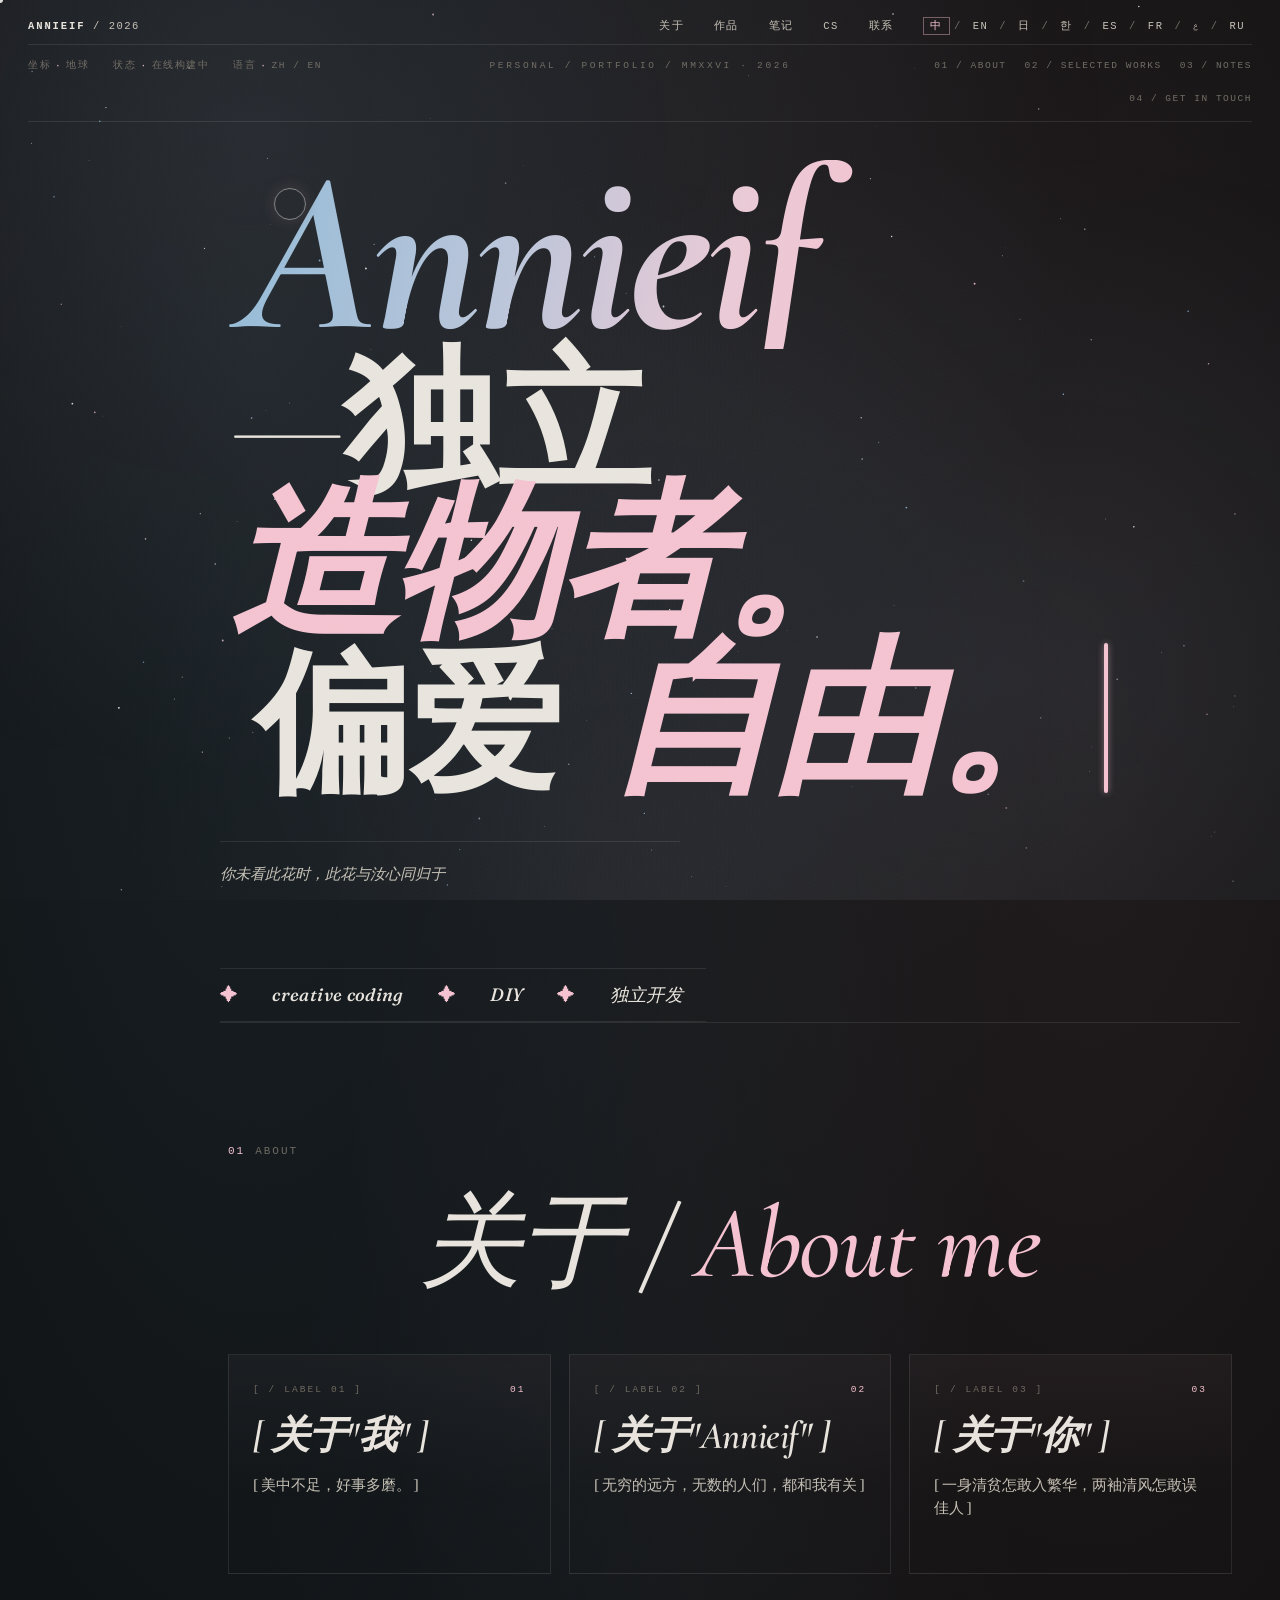
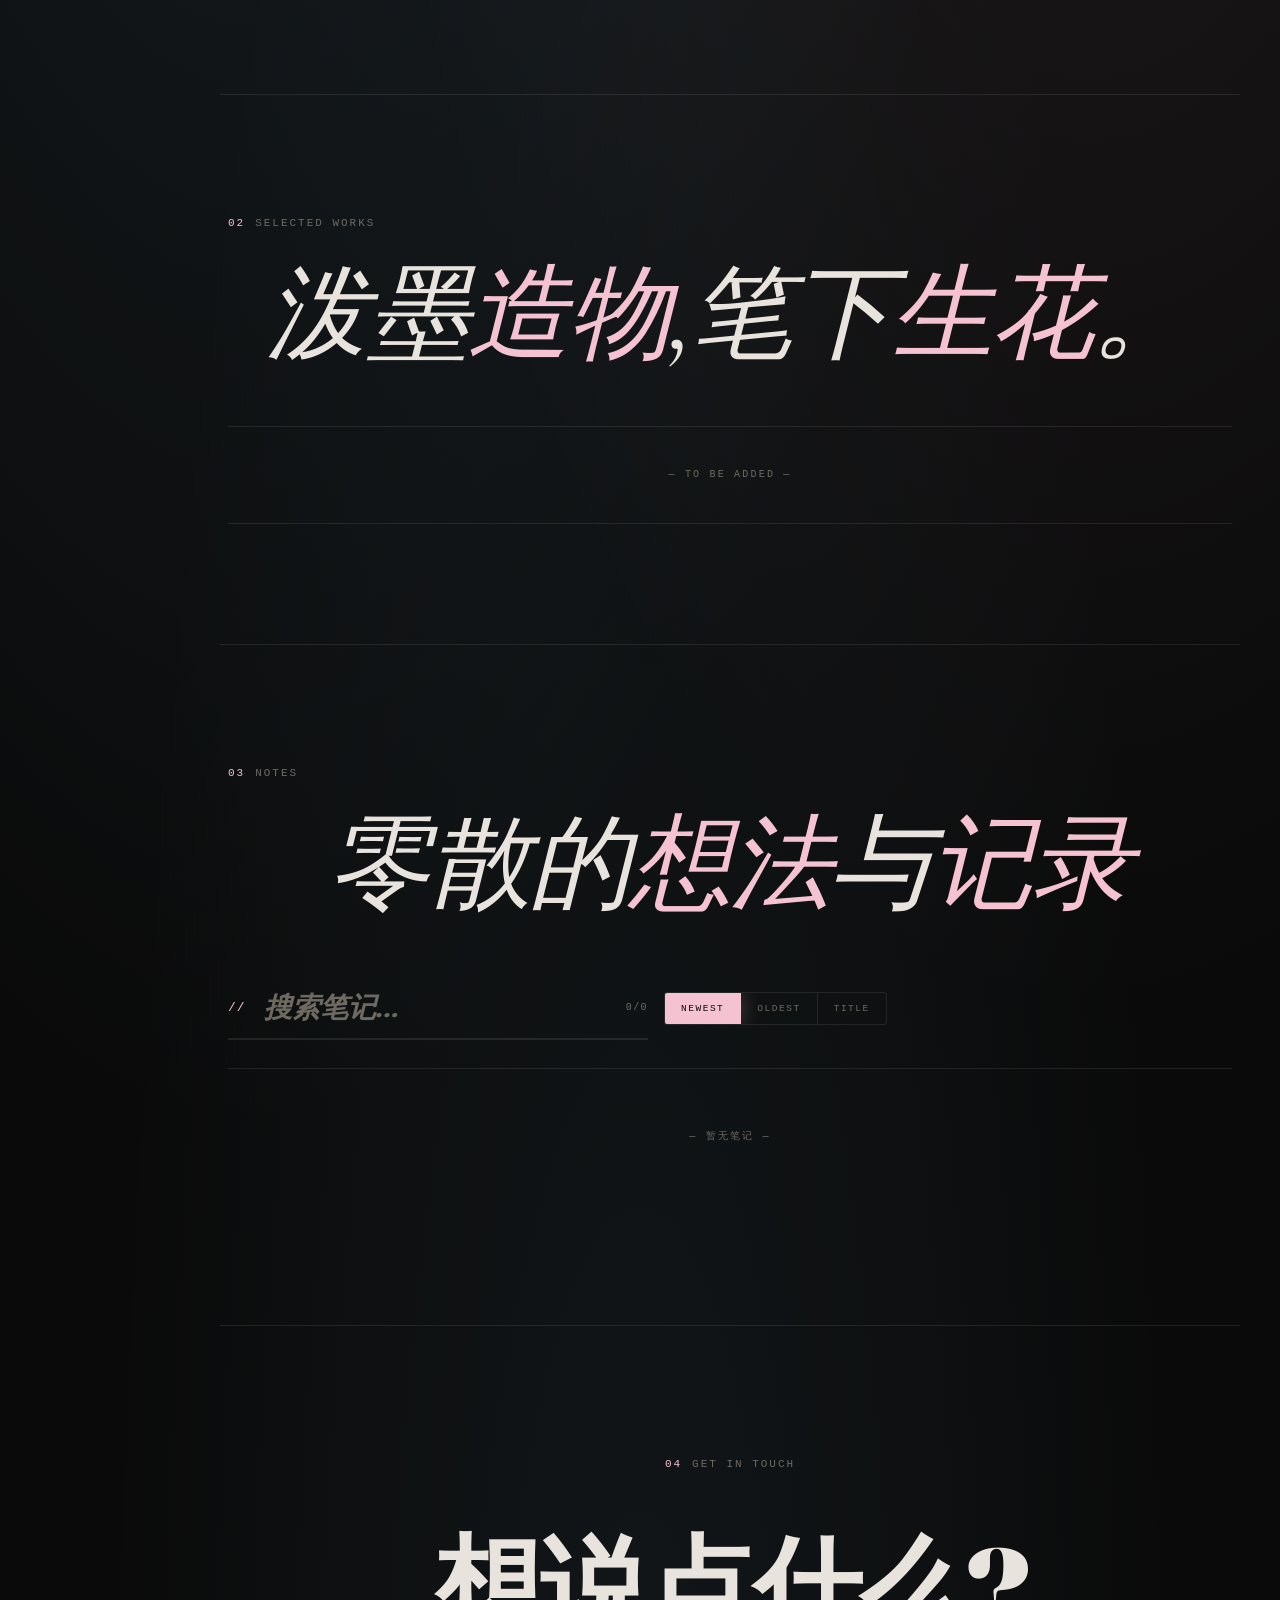
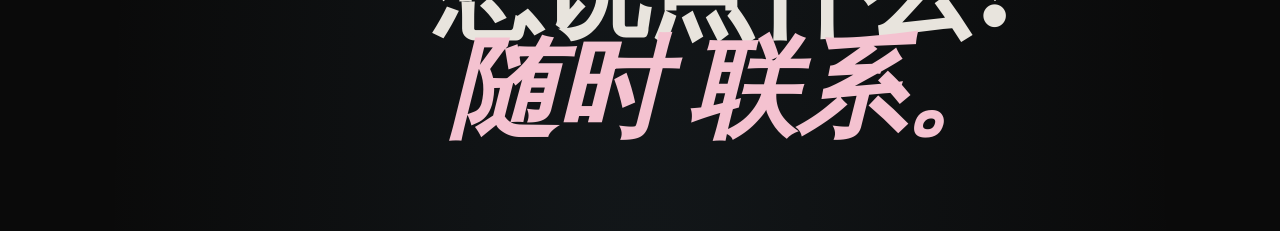
==== commit ca7b0eee: "feat: remove Lab section completely - delete lab section, wasm script, CSS, lab.html; renumber secti" ====
--- a/index.html
+++ b/index.html
@@ -563,102 +563,6 @@
     .proj-item .p-desc{grid-area:desc}
   }
 
-  /* ============ LAB (tech laboratory) ============ */
-  .lab-stage{
-    border:1px dashed var(--line);
-    border-radius:10px;
-    min-height:100px;
-    display:flex;align-items:center;justify-content:center;
-    background:rgba(10,10,10,.3);
-    transition:border-color .4s var(--ease);
-    margin-bottom:32px;
-  }
-  .lab-placeholder{
-    display:flex;align-items:center;gap:14px;
-    font-family:"JetBrains Mono",monospace;font-size:12px;
-    color:var(--ink-faint);
-  }
-  .lab-pulse{
-    width:10px;height:10px;border-radius:50%;
-    background:var(--accent);
-    animation:labPulse 2s var(--ease) infinite;
-  }
-  @keyframes labPulse{
-    0%,100%{opacity:.4;box-shadow:0 0 6px rgba(244,194,208,.3)}
-    50%{opacity:1;box-shadow:0 0 16px rgba(244,194,208,.7)}
-  }
-  /* ---- feed (matching notes style) ---- */
-  .lab-feed{
-    border-top:1px solid var(--line);
-    position:relative;
-  }
-  .lab-row-link{text-decoration:none;color:inherit;display:block}
-  .lab-row-link:hover .lab-title{color:var(--accent)}
-  .lab-row-link:hover .lab-tag{color:var(--accent);border-color:rgba(244,194,208,.3)}
-  .lab-row-link:hover .chevron{color:var(--accent)}
-  .lab-row{
-    display:grid;
-    grid-template-columns:28px 1fr auto;
-    gap:16px;
-    padding:22px 0;
-    border-bottom:1px solid var(--line);
-    transition:padding .35s var(--ease),background .35s var(--ease);
-    position:relative;
-    cursor:pointer;
-  }
-  .lab-row::before{
-    content:'';
-    position:absolute;
-    left:0;top:0;bottom:0;
-    width:3px;
-    background:transparent;
-    transition:background .35s var(--ease);
-    border-radius:0 2px 2px 0;
-  }
-  .lab-row-link:hover .lab-row{
-    padding-left:12px;
-    background:rgba(244,194,208,.04);
-  }
-  .lab-row-link:hover .lab-row::before{
-    background:var(--accent);
-  }
-  .lab-row .chevron{
-    font-family:"IBM Plex Mono",monospace;font-size:11px;color:var(--ink-faint);
-    display:flex;align-items:flex-start;padding-top:4px;
-    transition:color .3s var(--ease);
-    user-select:none;
-  }
-  .lab-body{display:flex;flex-direction:column;gap:6px;min-width:0}
-  .lab-title{
-    font-family:"Cormorant Garamond",serif;font-style:italic;font-weight:600;
-    font-size:clamp(20px,2.2vw,28px);line-height:1.2;letter-spacing:-.01em;
-    color:var(--ink);transition:color .35s var(--ease);
-  }
-  .lab-desc{
-    font-family:"Fraunces",serif;font-weight:400;font-size:13.5px;line-height:1.55;
-    color:var(--ink-dim);
-  }
-  .lab-tag{
-    font-family:"JetBrains Mono",monospace;font-size:9px;letter-spacing:.12em;
-    color:var(--ink-faint);text-transform:uppercase;
-    padding:3px 10px;border:1px solid var(--line);
-    border-radius:4px;white-space:nowrap;align-self:center;
-    transition:border-color .3s var(--ease),color .3s var(--ease);
-  }
-  .lab-view-all{
-    padding:18px 0;text-align:center;
-  }
-  .lab-view-all a{
-    font-family:"IBM Plex Mono",monospace;font-size:10px;letter-spacing:.2em;
-    color:var(--ink-faint);text-transform:uppercase;text-decoration:none;
-    transition:color .3s var(--ease);
-  }
-  .lab-view-all a:hover{color:var(--accent)}
-  @media (max-width:900px){
-    .lab-stage{min-height:80px}
-    .lab-row{gap:12px;padding:18px 0}
-  }
-
   /* ============ INSIGHTS (stats) ============ */
   .insights-grid{
     display:grid;grid-template-columns:1fr 1fr;gap:18px;
@@ -1074,7 +978,6 @@
       <div class="nav">
         <a href="#about" data-i18n="nav.about">关于</a>
         <a href="#projects" data-i18n="nav.works">作品</a>
-        <a href="#lab" data-i18n="nav.lab">实验室</a>
         <a href="#notes" data-i18n="nav.notes">笔记</a>
         <a href="cs.html" data-i18n="nav.cs">CS</a>
         <a href="#contact" data-i18n="nav.contact">联系</a>
@@ -1093,9 +996,8 @@
       <div class="right">
         <span>01&nbsp;/&nbsp;<span data-i18n="sec.about">ABOUT</span></span>
         <span>02&nbsp;/&nbsp;<span data-i18n="sec.works">WORKS</span></span>
-        <span>03&nbsp;/&nbsp;<span data-i18n="sec.lab">LAB</span></span>
-        <span>04&nbsp;/&nbsp;<span data-i18n="sec.notes">NOTES</span></span>
-        <span>05&nbsp;/&nbsp;<span data-i18n="sec.contact">CONTACT</span></span>
+        <span>03&nbsp;/&nbsp;<span data-i18n="sec.notes">NOTES</span></span>
+        <span>04&nbsp;/&nbsp;<span data-i18n="sec.contact">CONTACT</span></span>
       </div>
     </div>
   </nav>
@@ -1117,19 +1019,14 @@
     <span class="toc-num">02</span>
     <span class="toc-label">Works</span>
   </a>
-  <a href="#lab" data-toc="lab">
+  <a href="#notes" data-toc="notes">
     <span class="toc-dot"></span>
     <span class="toc-num">03</span>
-    <span class="toc-label">Lab</span>
-  </a>
-  <a href="#notes" data-toc="notes">
-    <span class="toc-dot"></span>
-    <span class="toc-num">04</span>
     <span class="toc-label">Notes</span>
   </a>
   <a href="#contact" data-toc="contact">
     <span class="toc-dot"></span>
-    <span class="toc-num">05</span>
+    <span class="toc-num">04</span>
     <span class="toc-label">Contact</span>
   </a>
 </nav>
@@ -1159,72 +1056,10 @@
   <div class="proj-list" id="projList"><!-- populated by JS --></div>
 </section>
 
-<!-- LAB -->
-<section id="lab">
-  <div class="sec-head">
-    <div class="label-left"><span class="num">03</span><span data-i18n="sec.lab">Tech Lab</span></div>
-    <div class="sub" data-i18n-html="sec.labSub"></div>
-  </div>
-  <div class="lab-stage" id="labWasmStage">
-    <div class="lab-placeholder">
-      <span class="lab-pulse"></span>
-      <span data-i18n="lab.wasmIdle">Wasm 运行时就绪，等待加载模块…</span>
-    </div>
-  </div>
-  <div class="lab-feed" id="labExpList">
-    <div class="lab-view-all">
-      <a href="lab.html" data-i18n="lab.viewAll">查看全部实验 →</a>
-    </div>
-  </div>
-</section>
-
-<script>
-/* =====================================================
-   Lab Wasm Loader — 加载 Java → Wasm 编译产物
-   用法:
-     Lab.load('/lab/my_module.wasm', { imports... })
-       .then(instance => { ... });
-   ===================================================== */
-(function(){
-  const stage = document.getElementById('labWasmStage');
-  if (!stage) return;
-
-  window.Lab = {
-    async load(wasmUrl, imports = {}) {
-      const placeholder = stage.querySelector('.lab-placeholder');
-      if (placeholder) {
-        placeholder.querySelector('span:last-child').textContent = 'Loading Wasm module…';
-      }
-      try {
-        const env = {
-          memory: new WebAssembly.Memory({ initial: 256, maximum: 512 }),
-          ...imports
-        };
-        const { instance } = await WebAssembly.instantiateStreaming(
-          fetch(wasmUrl), { env }
-        );
-        stage.innerHTML = '';
-        stage.style.border = '1px solid var(--line-strong)';
-        const info = document.createElement('div');
-        info.style.cssText = 'font-family:"JetBrains Mono",monospace;font-size:11px;color:var(--ink-dim);text-align:center';
-        info.innerHTML = 'Wasm module loaded<br><span style="color:var(--accent);font-size:10px">' + wasmUrl + '</span>';
-        stage.appendChild(info);
-        return instance;
-      } catch (e) {
-        if (placeholder) {
-          placeholder.querySelector('span:last-child').textContent = 'Failed: ' + e.message;
-        }
-        throw e;
-      }
-    }
-  };
-})();
-</script>
-
 <!-- NOTES -->
 <section id="notes">
   <div class="sec-head">
-    <div class="label-left"><span class="num">04</span><span data-i18n="sec.notes">Notes</span></div>
+    <div class="label-left"><span class="num">03</span><span data-i18n="sec.notes">Notes</span></div>
     <div class="sub" data-i18n-html="sec.notesSub"></div>
   </div>
   <div class="notes-toolbar" id="notesToolbar">
@@ -1245,7 +1080,7 @@
 <!-- CONTACT -->
 <section id="contact" class="contact">
   <div class="sec-head center">
-    <div><span class="num">05</span><span data-i18n="sec.contact">Get in touch</span></div>
+    <div><span class="num">04</span><span data-i18n="sec.contact">Get in touch</span></div>
   </div>
   <h3 data-i18n-html="contact.title"></h3>
 </section>
